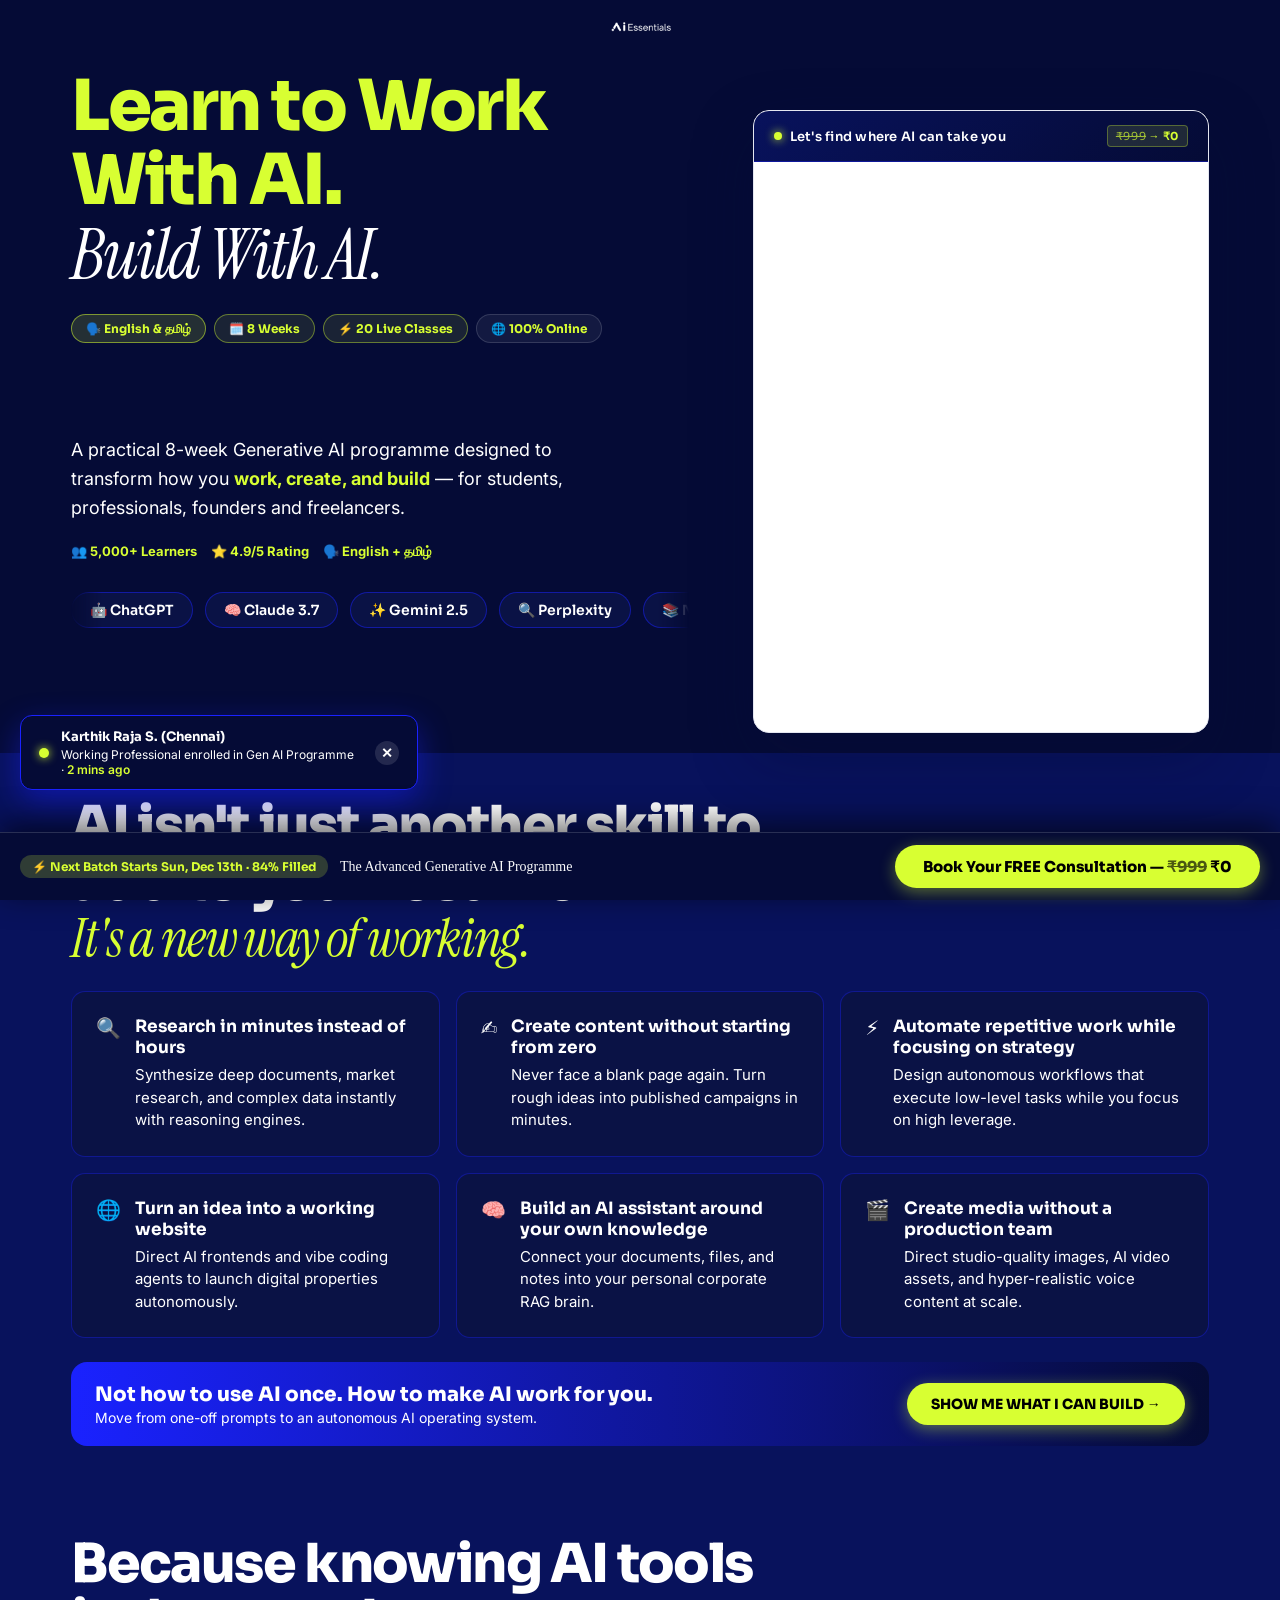
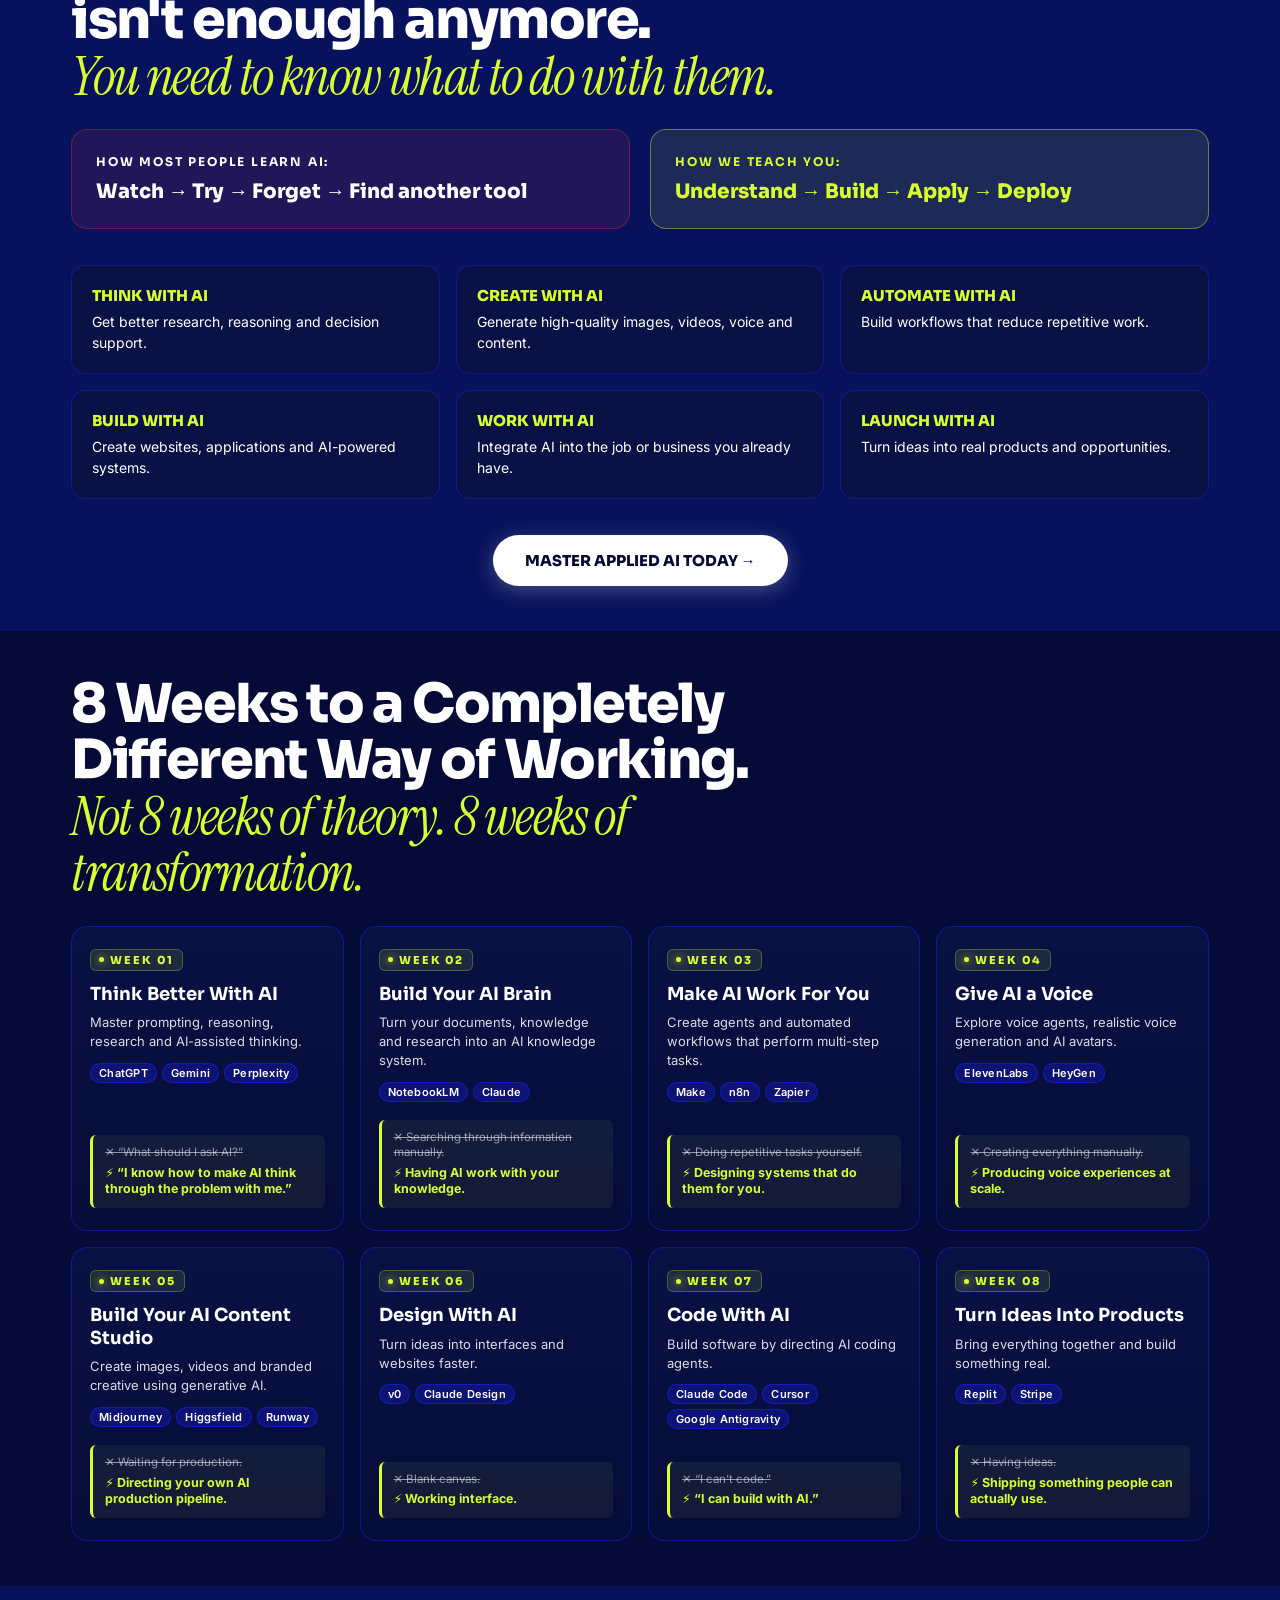
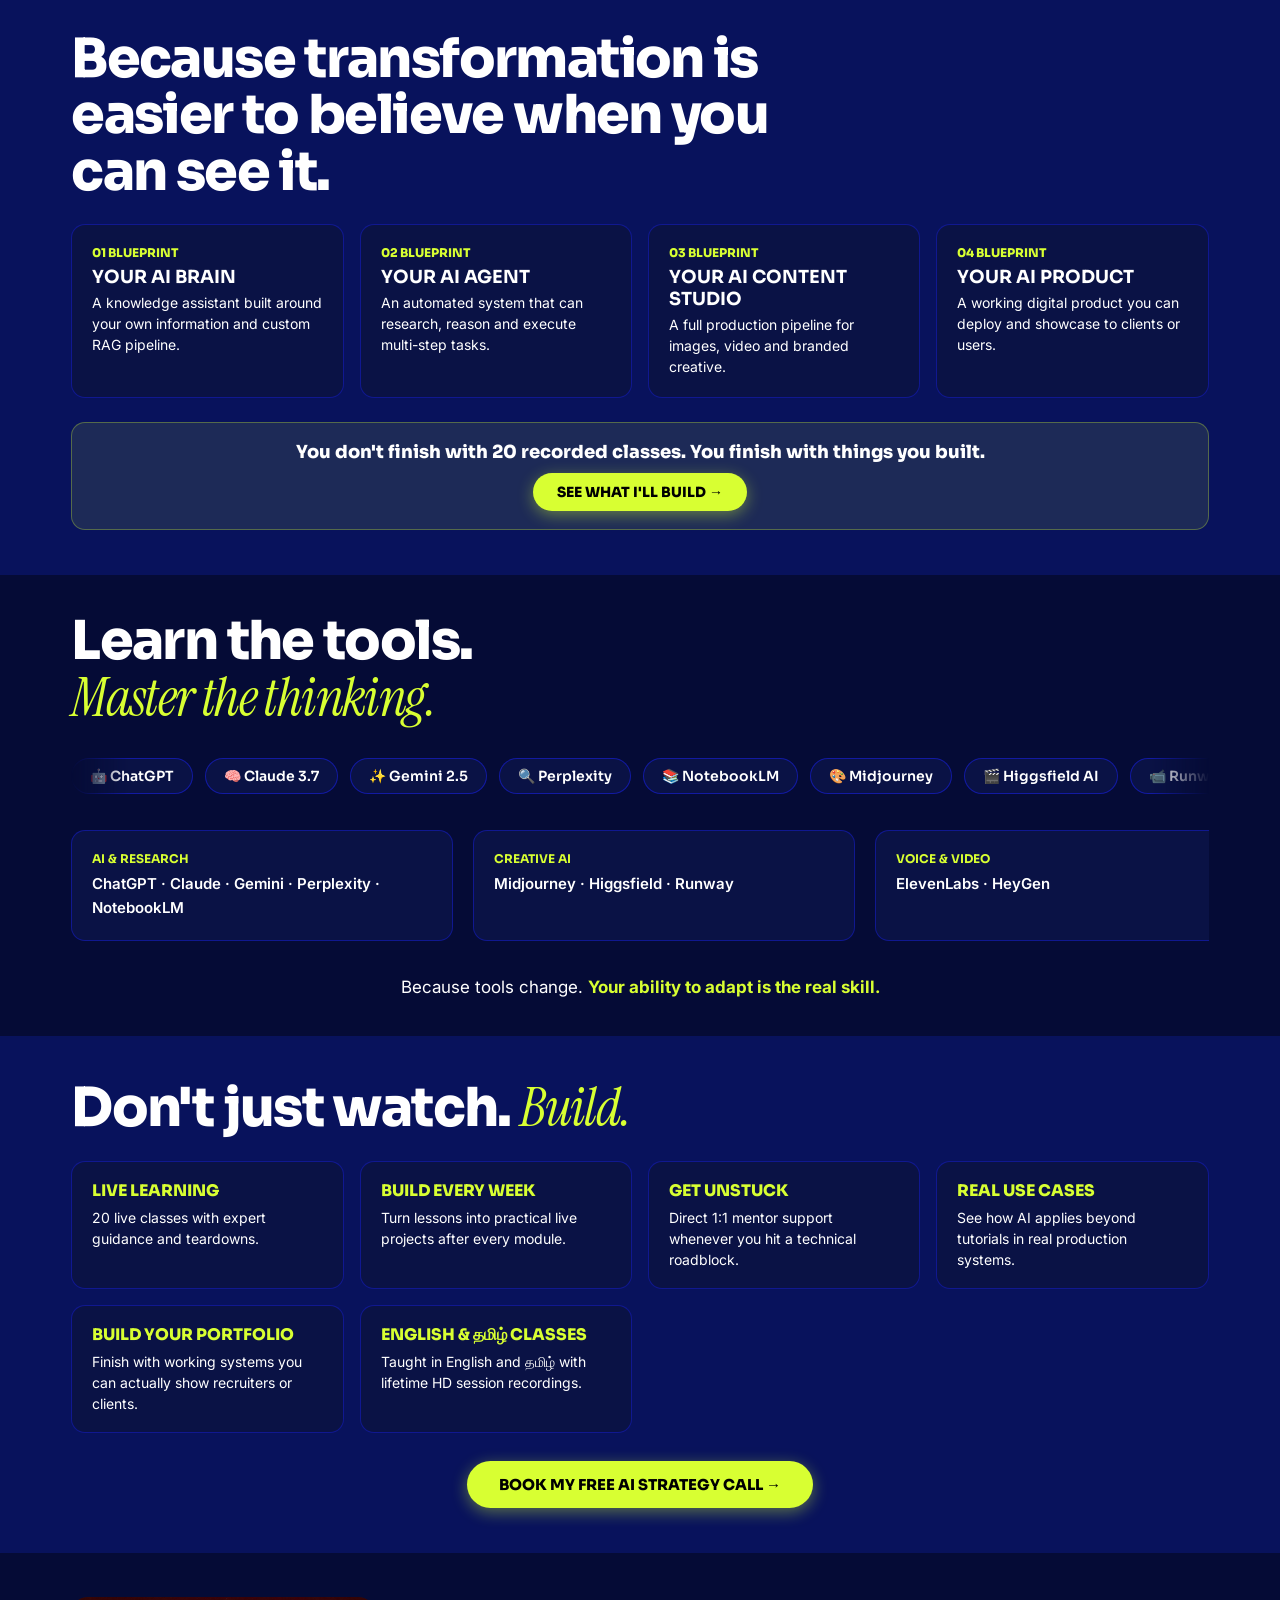
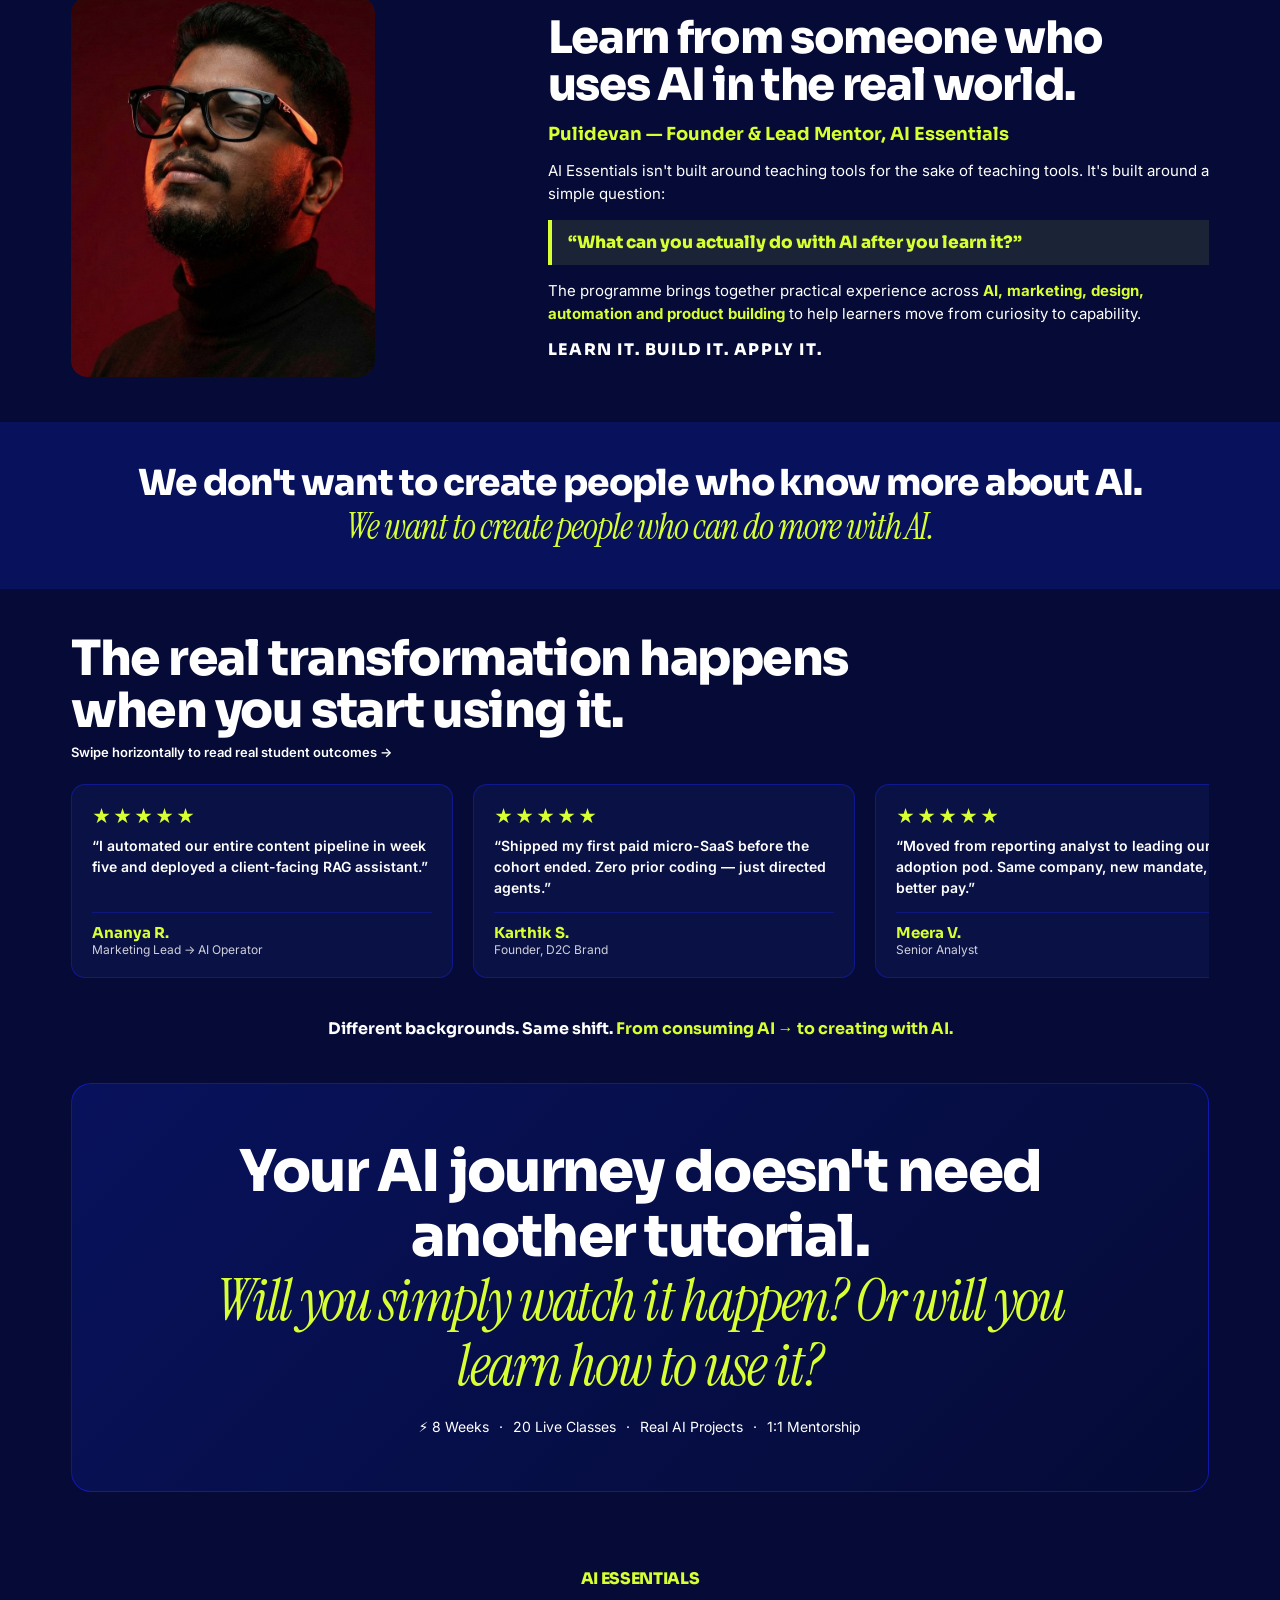
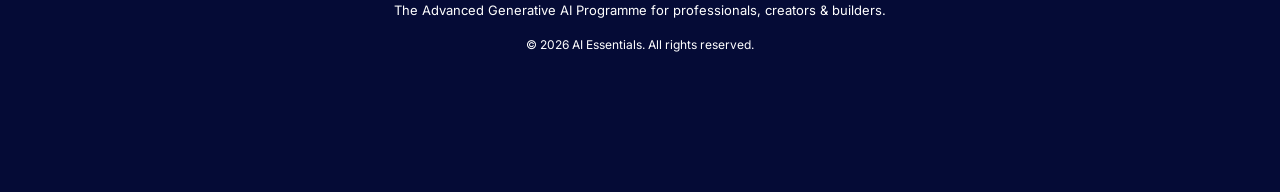
==== index.html @ 46b2d402 "Center form in viewport on CTA click with luminous highlight glow and add 5px mobile space below log" ====
<!DOCTYPE html>
<html>

<head>
  <!-- Google Tag Manager -->
  <script>(function(w,d,s,l,i){w[l]=w[l]||[];w[l].push({'gtm.start':
  new Date().getTime(),event:'gtm.js'});var f=d.getElementsByTagName(s)[0],
  j=d.createElement(s),dl=l!='dataLayer'?'&l='+l:'';j.async=true;j.src=
  'https://www.googletagmanager.com/gtm.js?id='+i+dl;f.parentNode.insertBefore(j,f);
  })(window,document,'script','dataLayer','GTM-W45Z9G68');</script>
  <!-- End Google Tag Manager -->
  <meta charset="utf-8">
  <meta name="viewport" content="width=device-width, initial-scale=1">
  <link rel="preconnect" href="https://link.trym.co.in" crossorigin>
  <link rel="preconnect" href="https://stcdn.leadconnectorhq.com" crossorigin>
  <link rel="preconnect" href="https://backend.leadconnectorhq.com" crossorigin>
  <link rel="dns-prefetch" href="https://link.trym.co.in">
  <link rel="dns-prefetch" href="https://stcdn.leadconnectorhq.com">
  <link rel="dns-prefetch" href="https://backend.leadconnectorhq.com">
  <link rel="preload" as="script" href="https://link.trym.co.in/js/form_embed.js" fetchpriority="high">
  <script src="https://link.trym.co.in/js/form_embed.js" async fetchpriority="high"></script>
  <link rel="icon" type="image/png" href="assets/favicon.png">
  <link rel="apple-touch-icon" href="assets/favicon.png">
  <link rel="amphtml" href="https://genai.aiessentials.in/amp.html">
  <script>
    // Immediate Bulletproof Centered Scroll & Highlight Glow Handler
    window.scrollToEnrollForm = function (e) {
      if (e) {
        if (e.preventDefault) e.preventDefault();
        if (e.stopPropagation) e.stopPropagation();
      }
      var target = document.getElementById('enroll') || document.querySelector('.hero-form') || document.querySelector('.form-embed-wrapper');
      if (target) {
        var scrollY = window.pageYOffset || document.documentElement.scrollTop || document.body.scrollTop || 0;
        var targetHeight = target.offsetHeight || 550;
        var vh = window.innerHeight || document.documentElement.clientHeight;
        var centerOffset = Math.max(16, (vh - targetHeight) / 2);
        var targetTop = target.getBoundingClientRect().top + scrollY - centerOffset;

        window.scrollTo({
          top: Math.max(0, targetTop),
          behavior: 'smooth'
        });

        try {
          target.scrollIntoView({ behavior: 'smooth', block: 'center' });
        } catch (err) {}

        // Trigger luminous highlight glow
        target.classList.remove('form-highlight-glow');
        void target.offsetWidth;
        target.classList.add('form-highlight-glow');
        setTimeout(function () {
          target.classList.remove('form-highlight-glow');
        }, 2600);
      } else {
        window.location.hash = '#enroll';
      }
      return false;
    };
  </script>
  <!-- Meta Pixel Code -->
  <script>
    !function (f, b, e, v, n, t, s) {
      if (f.fbq) return; n = f.fbq = function () {
        n.callMethod ?
        n.callMethod.apply(n, arguments) : n.queue.push(arguments)
      };
      if (!f._fbq) f._fbq = n; n.push = n; n.loaded = !0; n.version = '2.0';
      n.queue = []; t = b.createElement(e); t.async = !0;
      t.src = v; s = b.getElementsByTagName(e)[0];
      s.parentNode.insertBefore(t, s)
    }(window, document, 'script',
      'https://connect.facebook.net/en_US/fbevents.js');
    fbq('init', 'META_PIXEL_ID_PLACEHOLDER');
    fbq('track', 'PageView');
    fbq('track', 'ViewContent', { content_name: 'Generative AI Landing Page' });
  </script>
</head>

<body>
  <!-- Google Tag Manager (noscript) -->
  <noscript><iframe src="https://www.googletagmanager.com/ns.html?id=GTM-W45Z9G68"
  height="0" width="0" style="display:none;visibility:hidden"></iframe></noscript>
  <!-- End Google Tag Manager (noscript) -->
  <x-dc>
    <helmet>
      <title>Advanced Generative AI Programme | AI Essentials</title>
      <meta name="description"
        content="Master Generative AI with AI Essentials. Learn prompt engineering, RAG, AI agents, generative media & vibe coding. 8 weeks, 20 live classes, real deployments + career support.">
      <script type="application/ld+json">{
  "@context": "https://schema.org",
  "@type": "Course",
  "name": "Advanced Generative AI Programme | AI Essentials",
  "description": "Master Generative AI with AI Essentials. Learn prompt engineering, RAG pipelines, AI agents, generative media and vibe coding through 8 weeks of live training, hands-on deployments and career support.",
  "provider": {"@type": "Organization", "name": "AI Essentials"},
  "educationalLevel": "Beginner to Advanced",
  "inLanguage": ["English"],
  "teaches": ["Generative AI", "Prompt Engineering", "Large Language Models", "RAG Pipelines", "AI Agents", "Generative Media", "AI Automation", "Vibe Coding", "Claude Code", "Micro-SaaS"],
  "timeRequired": "P8W",
  "offers": {"@type": "Offer", "category": "Paid", "availability": "https://schema.org/InStock", "priceCurrency": "INR"},
  "hasCourseInstance": {"@type": "CourseInstance", "courseMode": "Online"}
}</script>
      <link rel="stylesheet"
        href="_ds/ai-essentials-design-system-bfa34839-cced-4cc5-9af5-1121b0e344fc/tokens/fonts.css">
      <link rel="stylesheet"
        href="_ds/ai-essentials-design-system-bfa34839-cced-4cc5-9af5-1121b0e344fc/tokens/colors.css">
      <link rel="stylesheet"
        href="_ds/ai-essentials-design-system-bfa34839-cced-4cc5-9af5-1121b0e344fc/tokens/typography.css">
      <link rel="stylesheet"
        href="_ds/ai-essentials-design-system-bfa34839-cced-4cc5-9af5-1121b0e344fc/tokens/spacing.css">
      <link rel="stylesheet"
        href="_ds/ai-essentials-design-system-bfa34839-cced-4cc5-9af5-1121b0e344fc/tokens/radius-shadow.css">
      <link rel="stylesheet" href="_ds/ai-essentials-design-system-bfa34839-cced-4cc5-9af5-1121b0e344fc/styles.css">
      <script src="_ds/ai-essentials-design-system-bfa34839-cced-4cc5-9af5-1121b0e344fc/_ds_bundle.js"></script>
      <script src="./image-slot.js"></script>
      <style>
        body {
          margin: 0;
          background: var(--surface-page, #F9FAFC);
        }

        a {
          color: var(--blue-electric, #1A22FF);
        }

        a:hover {
          color: var(--blue-700, #141AC7);
        }

        html {
          scroll-behavior: smooth;
        }

        .stat-pill {
          display: inline-flex;
          align-items: center;
          gap: 6px;
          background: rgba(249, 250, 252, 0.06);
          border: 1px solid rgba(249, 250, 252, 0.14);
          color: rgba(249, 250, 252, 0.85);
          font-family: 'Sora', sans-serif;
          font-weight: 500;
          font-size: 0.75rem;
          padding: 6px 14px;
          border-radius: 99px;
          white-space: nowrap;
        }

        /* Blue Social Proof Enrollment Ticker Toast */
        #recent-enrollment-ticker {
          position: fixed;
          bottom: 110px;
          left: 20px;
          z-index: 10001;
          background: #050B36;
          border: 1px solid #1A22FF;
          box-shadow: 0 12px 32px rgba(26, 34, 255, 0.45);
          border-radius: 12px;
          padding: 12px 18px;
          display: flex;
          align-items: center;
          gap: 12px;
          color: #F9FAFC;
          font-family: 'Inter', sans-serif;
          font-size: 0.8125rem;
          max-width: 360px;
          transform: translateY(120px);
          opacity: 0;
          transition: all 0.4s cubic-bezier(0.16, 1, 0.3, 1);
          pointer-events: none;
        }

        #recent-enrollment-ticker.visible {
          transform: translateY(0);
          opacity: 1;
          pointer-events: auto;
        }

        .ticker-dot {
          width: 10px;
          height: 10px;
          border-radius: 50%;
          background: #D8FF32;
          box-shadow: 0 0 10px #D8FF32;
          flex-shrink: 0;
        }

        @media (max-width: 768px) {
          #recent-enrollment-ticker {
            bottom: 165px !important;
            left: 12px !important;
            right: 12px !important;
            max-width: none !important;
          }
        }

        /* Mobile Responsive Fixes */
        @media (max-width: 960px) {
          .responsive-2col {
            grid-template-columns: 1fr !important;
            gap: 40px !important;
          }

          .sticky-col {
            position: relative !important;
            top: auto !important;
          }

          .hero-container {
            padding-top: 20px !important;
            padding-bottom: 24px !important;
          }

          .hero-subtitle {
            display: none !important;
          }

          .hero-title {
            font-size: clamp(1.75rem, 4.5vw, 2.5rem) !important;
            line-height: 1.05 !important;
          }

          .section-container {
            padding-top: 24px !important;
            padding-bottom: 24px !important;
          }

          h1 {
            font-size: 2.5rem !important;
          }

          h2 {
            font-size: 2rem !important;
          }
        }

        /* Sticky Header & Navigation */
        header.site-header {
          position: sticky;
          top: 0;
          z-index: 1000;
          background: rgba(5, 11, 54, 0.95);
          backdrop-filter: blur(12px);
          border-bottom: 1px solid rgba(249, 250, 252, 0.1);
          width: 100%;
        }

        .header-inner {
          max-width: 1240px;
          margin: 0 auto;
          padding: 14px 20px;
          display: flex;
          align-items: center;
          justify-content: space-between;
        }

        .nav-link {
          color: rgba(249, 250, 252, 0.75);
          font-size: 0.9375rem;
          font-weight: 500;
          text-decoration: none;
          transition: color 0.2s ease;
        }

        .nav-link:hover {
          color: #FF5C00;
        }

        /* Sub-navigation tabs bar */
        .section-nav-bar {
          position: sticky;
          top: 60px;
          z-index: 999;
          background: #FFFFFF;
          border-bottom: 1px solid #E4E6F0;
          box-shadow: 0 4px 12px rgba(6, 8, 20, 0.05);
        }

        .section-nav-inner {
          max-width: 1240px;
          margin: 0 auto;
          padding: 0 20px;
          display: flex;
          gap: 28px;
          overflow-x: auto;
          white-space: nowrap;
          scrollbar-width: none;
        }

        .section-tab {
          padding: 14px 0;
          font-family: 'Sora', sans-serif;
          font-size: 0.875rem;
          font-weight: 600;
          color: #4A4F6A;
          text-decoration: none;
          border-bottom: 2px solid transparent;
          transition: all 0.2s ease;
        }

        .section-tab:hover,
        .section-tab.active {
          color: #1A22FF;
          border-bottom-color: #1A22FF;
        }

        /* Bottom Floating Sticky CTA Bar - Always visible across all screen sizes */
        #sticky-bottom-bar {
          position: fixed !important;
          bottom: 0 !important;
          left: 0 !important;
          right: 0 !important;
          width: 100% !important;
          z-index: 999999 !important;
          background: #050B36 !important;
          border-top: 1px solid rgba(249, 250, 252, 0.15) !important;
          box-shadow: 0 -8px 32px rgba(0, 0, 0, 0.6) !important;
          transform: none !important;
          opacity: 1 !important;
          visibility: visible !important;
          pointer-events: auto !important;
          padding: 12px 20px !important;
          box-sizing: border-box !important;
          display: block !important;
        }

        #sticky-bottom-bar.visible {
          transform: none !important;
          opacity: 1 !important;
          pointer-events: auto !important;
        }

        /* Slide-Up Lead Capture Bottom-Sheet / Modal Drawer */
        #lead-modal-drawer {
          position: fixed !important;
          inset: 0 !important;
          z-index: 1000000 !important;
          display: none;
          align-items: flex-end;
          justify-content: center;
          background: rgba(5, 11, 54, 0.8) !important;
          backdrop-filter: blur(8px) !important;
          opacity: 0;
          transition: opacity 0.25s ease;
        }

        .drawer-box {
          background: #FFFFFF;
          border-radius: 24px 24px 0 0;
          width: 100%;
          max-width: 600px;
          max-height: 90vh;
          overflow-y: auto;
          padding: 24px;
          position: relative;
          transform: translateY(100%);
          transition: transform 0.3s cubic-bezier(0.16, 1, 0.3, 1);
          box-shadow: 0 -12px 48px rgba(0, 0, 0, 0.35);
        }

        @media (max-width: 768px) {
          .desktop-nav {
            display: none !important;
          }

          .sticky-title {
            display: none !important;
          }

          .sticky-actions {
            width: 100% !important;
            display: flex;
            gap: 10px;
          }

          .sticky-btn-pri,
          .sticky-btn-sec {
            flex: 1;
            text-align: center;
          }

          .drawer-box {
            padding: 16px;
            border-radius: 18px 18px 0 0;
          }
        }

        /* Brand Mint Green CTAs (#D8FF32) — Only target lime-classed buttons and sticky CTA */
        .btn-lime,
        .sticky-btn-pri {
          background-color: #D8FF32 !important;
          color: #000000 !important;
          border: none !important;
          font-weight: 800 !important;
          box-shadow: 0 4px 16px rgba(216, 255, 50, 0.4) !important;
          transition: all 0.2s ease !important;
        }

        /* Blue-background buttons keep their blue background and white text */
        [style*="background: #1A22FF"],
        [style*="background:#1A22FF"] {
          background-color: #1A22FF !important;
          color: #FFFFFF !important;
          -webkit-text-fill-color: #FFFFFF !important;
        }

        /* Seamless Form Embed Wrapper & Skeleton */
        .form-embed-wrapper {
          position: relative;
          width: 100%;
          min-height: 594px;
          background: #FFFFFF;
          border-radius: 16px;
          overflow: hidden;
        }

        .form-embed-wrapper iframe {
          width: 100%;
          height: 100%;
          min-height: 594px;
          border: none;
          border-radius: 16px;
          position: relative;
          z-index: 2;
          opacity: 0;
          transition: opacity 0.4s ease;
          margin-bottom: -60px;
          /* Hide the GHL Privacy Policy footer */
        }

        .form-embed-wrapper iframe.iframe-loaded {
          opacity: 1 !important;
        }

        .form-skeleton {
          position: absolute;
          inset: 0;
          z-index: 1;
          background: #FFFFFF;
          padding: 28px;
          display: flex;
          flex-direction: column;
          gap: 16px;
          box-sizing: border-box;
        }

        .sk-field {
          height: 48px;
          border-radius: 8px;
          animation: shimmer 1.5s infinite linear;
          background: linear-gradient(90deg, #F0F2F8 25%, #E4E6F0 50%, #F0F2F8 75%);
          background-size: 200% 100%;
        }

        .sk-button {
          height: 52px;
          background: #D8FF32;
          border-radius: 99px;
          margin-top: 16px;
          display: flex;
          align-items: center;
          justify-content: center;
          color: #000000 !important;
          font-family: 'Sora', sans-serif;
          font-weight: 700;
          font-size: 0.9375rem;
          box-shadow: 0 4px 16px rgba(216, 255, 50, 0.4);
        }

        /* Horizontal Auto Scroll Marquee for Tools */
        .marquee-wrapper {
          overflow: hidden !important;
          width: 100% !important;
          position: relative !important;
          padding: 12px 0 !important;
          display: block !important;
          mask-image: linear-gradient(to right, transparent, black 5%, black 95%, transparent);
          -webkit-mask-image: linear-gradient(to right, transparent, black 5%, black 95%, transparent);
        }

        .marquee-track {
          display: flex !important;
          flex-direction: row !important;
          flex-wrap: nowrap !important;
          gap: 12px !important;
          width: max-content !important;
          animation: marquee-scroll 25s linear infinite !important;
        }

        .marquee-track:hover {
          animation-play-state: paused !important;
        }

        @keyframes marquee-scroll {
          0% {
            transform: translateX(0);
          }

          100% {
            transform: translateX(-50%);
          }
        }

        .tool-badge {
          background: #0A1245 !important;
          border: 1px solid rgba(26, 34, 255, 0.5) !important;
          border-radius: 99px !important;
          padding: 8px 18px !important;
          font-family: 'Sora', sans-serif !important;
          font-size: 0.875rem !important;
          font-weight: 600 !important;
          color: #FFFFFF !important;
          white-space: nowrap !important;
          display: inline-flex !important;
          align-items: center !important;
          gap: 8px !important;
          flex-shrink: 0 !important;
        }

        /* Horizontal Scroll Container for Reviews & Cards */
        .horizontal-scroll-container {
          display: flex !important;
          flex-direction: row !important;
          flex-wrap: nowrap !important;
          gap: 20px !important;
          overflow-x: auto !important;
          scroll-snap-type: x mandatory !important;
          padding-bottom: 16px !important;
          padding-top: 4px !important;
          scrollbar-width: thin !important;
          scrollbar-color: #D8FF32 rgba(10, 18, 69, 0.5) !important;
          -webkit-overflow-scrolling: touch !important;
        }

        .horizontal-scroll-container::-webkit-scrollbar {
          height: 6px !important;
        }

        .horizontal-scroll-container::-webkit-scrollbar-track {
          background: rgba(10, 18, 69, 0.5) !important;
          border-radius: 99px !important;
        }

        .horizontal-scroll-container::-webkit-scrollbar-thumb {
          background: #D8FF32 !important;
          border-radius: 99px !important;
        }

        .horizontal-scroll-item {
          flex: 0 0 340px !important;
          scroll-snap-align: start !important;
          flex-shrink: 0 !important;
        }

        @media (max-width: 640px) {
          .horizontal-scroll-item {
            flex: 0 0 285px !important;
          }
        }

        /* Pro Hero Grid Layout (Desktop & Mobile) */
        .hero-container {
          display: grid;
          grid-template-areas:
            "header form"
            "content form";
          grid-template-columns: minmax(0, 1.15fr) minmax(320px, 0.85fr);
          gap: 16px clamp(32px, 5vw, 64px);
          align-items: start;
          width: 100%;
          box-sizing: border-box;
        }

        .hero-header {
          grid-area: header;
          display: flex;
          flex-direction: column;
          gap: 20px;
          width: 100%;
        }

        .hero-form {
          grid-area: form;
          position: relative;
          position: sticky;
          top: 24px;
          width: 100%;
          box-sizing: border-box;
        }

        .hero-content {
          grid-area: content;
          display: flex;
          flex-direction: column;
          gap: 16px;
          margin-top: 8px;
          width: 100%;
        }

        @media (max-width: 991px) {
          .hero-container {
            display: flex !important;
            flex-direction: column !important;
            gap: 14px !important;
            padding: 6px 14px 28px !important;
            width: 100% !important;
            max-width: 100% !important;
            margin: 0 auto !important;
            box-sizing: border-box !important;
          }

          .hero-header {
            width: 100% !important;
            order: 1 !important;
            gap: 12px !important;
            margin-top: 0 !important;
          }

          .hero-form {
            width: 100% !important;
            max-width: 100% !important;
            order: 2 !important;
            position: relative !important;
            top: 0 !important;
            margin: 0 auto !important;
            box-sizing: border-box !important;
          }

          .hero-content {
            width: 100% !important;
            order: 3 !important;
          }
        }

        /* 05 — Modern Redesigned 8-Week Curriculum Section */
        .curriculum-grid {
          display: grid;
          grid-template-columns: repeat(4, 1fr);
          gap: 16px;
          width: 100%;
        }

        .curriculum-card {
          background: linear-gradient(180deg, rgba(10, 18, 69, 0.95) 0%, rgba(6, 13, 56, 0.98) 100%);
          border: 1px solid rgba(26, 34, 255, 0.45);
          border-radius: 16px;
          padding: 22px 18px;
          display: flex;
          flex-direction: column;
          justify-content: space-between;
          gap: 18px;
          transition: transform 0.2s ease, border-color 0.2s ease, box-shadow 0.2s ease;
          position: relative;
          box-sizing: border-box;
        }

        .curriculum-card:hover {
          transform: translateY(-3px);
          border-color: rgba(216, 255, 50, 0.5);
          box-shadow: 0 12px 30px rgba(0, 0, 0, 0.45), 0 0 20px rgba(216, 255, 50, 0.15);
        }

        .curriculum-card-body {
          display: flex;
          flex-direction: column;
          gap: 8px;
        }

        .week-badge {
          display: inline-flex;
          align-items: center;
          gap: 6px;
          font-family: 'Sora', sans-serif;
          font-size: 0.6875rem;
          font-weight: 800;
          letter-spacing: 0.18em;
          color: #D8FF32 !important;
          -webkit-text-fill-color: #D8FF32 !important;
          text-transform: uppercase;
          background: rgba(216, 255, 50, 0.1);
          border: 1px solid rgba(216, 255, 50, 0.25);
          padding: 3px 8px;
          border-radius: 6px;
          width: fit-content;
        }

        .week-dot {
          width: 5px;
          height: 5px;
          border-radius: 50%;
          background: #D8FF32;
          box-shadow: 0 0 8px #D8FF32;
          display: inline-block;
        }

        .curriculum-title {
          margin: 4px 0 0 0;
          font-family: 'Sora', sans-serif;
          font-weight: 700;
          font-size: 1.125rem;
          line-height: 1.25;
          color: #FFFFFF !important;
          -webkit-text-fill-color: #FFFFFF !important;
        }

        .curriculum-desc {
          margin: 0;
          font-size: 0.8125rem;
          color: rgba(255, 255, 255, 0.85) !important;
          -webkit-text-fill-color: rgba(255, 255, 255, 0.85) !important;
          line-height: 1.45;
        }

        .curriculum-tools {
          display: flex;
          gap: 5px;
          flex-wrap: wrap;
          margin-top: 4px;
        }

        .tool-pill {
          background: rgba(26, 34, 255, 0.28);
          border: 1px solid rgba(26, 34, 255, 0.55);
          color: #FFFFFF !important;
          -webkit-text-fill-color: #FFFFFF !important;
          font-size: 0.6875rem;
          font-weight: 600;
          padding: 2px 8px;
          border-radius: 99px;
          letter-spacing: 0.02em;
        }

        .curriculum-shift {
          background: rgba(216, 255, 50, 0.06);
          border-left: 3px solid #D8FF32;
          border-radius: 6px;
          padding: 10px 12px;
          display: flex;
          flex-direction: column;
          gap: 4px;
        }

        .shift-from {
          color: rgba(255, 255, 255, 0.55) !important;
          -webkit-text-fill-color: rgba(255, 255, 255, 0.55) !important;
          font-size: 0.72rem;
          text-decoration: line-through;
          line-height: 1.35;
        }

        .shift-to {
          color: #D8FF32 !important;
          -webkit-text-fill-color: #D8FF32 !important;
          font-weight: 700;
          font-size: 0.78rem;
          line-height: 1.35;
        }

        @media (max-width: 1080px) and (min-width: 641px) {
          .curriculum-grid {
            grid-template-columns: repeat(2, 1fr) !important;
            gap: 16px !important;
          }
        }

        @media (max-width: 640px) {
          .curriculum-grid {
            grid-template-columns: 1fr !important;
            gap: 14px !important;
          }
          .curriculum-card {
            padding: 18px 16px !important;
          }
        }

        .review-stars,
        .review-stars * {
          color: #D8FF32 !important;
          -webkit-text-fill-color: #D8FF32 !important;
          font-size: 1.15rem !important;
          letter-spacing: 2px !important;
          display: inline-block !important;
        }

        .review-author,
        .review-author * {
          font-family: 'Sora', sans-serif !important;
          font-weight: 700 !important;
          font-size: 0.9375rem !important;
          color: #D8FF32 !important;
          -webkit-text-fill-color: #D8FF32 !important;
        }

        .review-role,
        .review-role * {
          font-size: 0.75rem !important;
          color: #FFFFFF !important;
          -webkit-text-fill-color: #FFFFFF !important;
          opacity: 0.8 !important;
        }

        :root {
          --text-strong: #FFFFFF !important;
          --text-body: #FFFFFF !important;
          --text-muted: #FFFFFF !important;
          --text-faint: #FFFFFF !important;
          --ink-900: #FFFFFF !important;
          --ink-700: #FFFFFF !important;
          --ink-500: #FFFFFF !important;
          --ink-300: #FFFFFF !important;
          --on-dark-70: #FFFFFF !important;
          --on-dark-45: rgba(255, 255, 255, 0.9) !important;
        }

        body,
        p,
        span,
        div,
        h1,
        h2,
        h3,
        h4,
        h5,
        h6,
        li,
        a,
        td,
        th,
        label,
        input,
        select,
        textarea,
        details,
        summary {
          color: #FFFFFF !important;
        }

        .stat-pill strong,
        strong,
        .highlight,
        .hero-title,
        [style*="color: #D8FF32"],
        [style*="color:#D8FF32"] {
          color: #D8FF32 !important;
          -webkit-text-fill-color: #D8FF32 !important;
        }

        .hero-title em {
          color: #FFFFFF !important;
          -webkit-text-fill-color: #FFFFFF !important;
          font-style: italic !important;
        }

        /* ALL BUTTONS AND CTAS ACROSS THE ENTIRE SITE: TRUE BLACK FONT ALWAYS */
        button,
        .btn,
        .btn-lime,
        .btn-primary,
        .sticky-btn-pri,
        .sticky-btn-sec,
        .sk-button,
        [class*="Button"],
        [class*="PriceCard"] button,
        a[href="#enroll"],
        button *,
        .btn *,
        .btn-lime *,
        .btn-primary *,
        .sticky-btn-pri *,
        .sticky-btn-sec *,
        .sk-button *,
        [class*="Button"] *,
        [class*="PriceCard"] button *,
        a[href="#enroll"] *,
        [style*="background: #D8FF32"],
        [style*="background:#D8FF32"],
        [style*="background: #d8ff32"],
        [style*="background:#d8ff32"],
        [style*="background: rgb(216, 255, 50)"],
        [style*="background: rgb(216,255,50)"],
        [style*="background: #D8FF32"] *,
        [style*="background:#D8FF32"] *,
        [style*="background: #d8ff32"] *,
        [style*="background:#d8ff32"] *,
        [style*="background: rgb(216, 255, 50)"] *,
        [style*="background: rgb(216,255,50)"] * {
          color: #000000 !important;
          -webkit-text-fill-color: #000000 !important;
          font-weight: 800 !important;
        }

        #close-modal-btn,
        button[onclick*="dismissTicker"] {
          color: #FFFFFF !important;
          -webkit-text-fill-color: #FFFFFF !important;
        }

        /* White-background buttons have deep dark navy text */
        .btn-white,
        .btn-white *,
        [style*="background: #FFFFFF"].btn-white,
        [style*="background: #FFFFFF"].btn-white * {
          color: #050B36 !important;
          -webkit-text-fill-color: #050B36 !important;
          font-weight: 800 !important;
        }

        /* Sticky bottom bar pill and title stay light */
        #sticky-bottom-bar #batch-start-pill {
          color: #D8FF32 !important;
          -webkit-text-fill-color: #D8FF32 !important;
          font-weight: 700 !important;
        }
        #sticky-bottom-bar .sticky-title {
          color: #F9FAFC !important;
          -webkit-text-fill-color: #F9FAFC !important;
          font-weight: 500 !important;
        }

        /* Random social proof ticker dismiss X should be white on dark bg */
        #random-social-ticker button,
        #random-social-ticker [onclick] {
          color: #FFFFFF !important;
          -webkit-text-fill-color: #FFFFFF !important;
        }

        /* Form Iframe Container — Ensure 100% full uncropped visibility of all fields & submit buttons */
        .form-iframe-clipper {
          overflow: visible !important;
          position: relative !important;
          width: 100% !important;
          min-height: 570px !important;
          border-radius: 0 0 16px 16px !important;
        }

        .form-iframe-clipper iframe {
          margin-bottom: 0 !important;
          display: block !important;
          width: 100% !important;
          min-height: 570px !important;
        }

        /* AI Inference Form Loader Skeleton */
        .form-ai-loader {
          position: absolute;
          top: 50px;
          left: 0;
          right: 0;
          bottom: 0;
          background: #FFFFFF;
          z-index: 10;
          display: flex;
          flex-direction: column;
          padding: 22px;
          gap: 14px;
          box-sizing: border-box;
          border-bottom-left-radius: 16px;
          border-bottom-right-radius: 16px;
          transition: opacity 0.4s ease, visibility 0.4s ease;
        }

        .form-ai-loader.loaded {
          opacity: 0 !important;
          visibility: hidden !important;
          pointer-events: none !important;
        }

        .ai-pulse-bar {
          display: flex;
          align-items: center;
          gap: 8px;
          font-family: 'Sora', sans-serif;
          font-size: 0.8125rem;
          font-weight: 700;
          color: #1A22FF;
          margin-bottom: 2px;
        }

        .ai-pulse-dot {
          width: 8px;
          height: 8px;
          border-radius: 50%;
          background: #1A22FF;
          animation: pulseDot 1.2s infinite ease-in-out;
        }

        @keyframes pulseDot {
          0%, 100% { transform: scale(0.85); opacity: 0.6; }
          50% { transform: scale(1.3); opacity: 1; box-shadow: 0 0 10px #1A22FF; }
        }

        .sk-input {
          height: 46px;
          border-radius: 8px;
          background: linear-gradient(90deg, #F0F2F8 25%, #E4E6F0 50%, #F0F2F8 75%);
          background-size: 200% 100%;
          animation: shimmer 1.5s infinite linear;
        }

        .sk-btn {
          height: 50px;
          border-radius: 99px;
          background: linear-gradient(90deg, #D8FF32 25%, #c8f516 50%, #D8FF32 75%);
          background-size: 200% 100%;
          animation: shimmer 1.5s infinite linear;
          margin-top: 6px;
        }

        /* Luminous Highlight Pulse & Focus Glow on CTA Trigger */
        @keyframes formHighlightPulse {
          0% {
            box-shadow: 0 0 0 0 rgba(216, 255, 50, 0.95), 0 0 35px rgba(216, 255, 50, 0.8), 0 24px 60px rgba(5, 11, 54, 0.5);
            border-color: #D8FF32 !important;
            transform: scale(1.02);
          }
          40% {
            box-shadow: 0 0 0 12px rgba(216, 255, 50, 0.4), 0 0 50px rgba(216, 255, 50, 0.75), 0 24px 60px rgba(5, 11, 54, 0.5);
            border-color: #D8FF32 !important;
            transform: scale(1.015);
          }
          70% {
            box-shadow: 0 0 0 6px rgba(216, 255, 50, 0.2), 0 0 30px rgba(216, 255, 50, 0.4), 0 24px 60px rgba(5, 11, 54, 0.4);
            border-color: #D8FF32 !important;
            transform: scale(1.008);
          }
          100% {
            box-shadow: 0 24px 60px rgba(5, 11, 54, 0.35);
            border-color: #E4E6F0 !important;
            transform: scale(1);
          }
        }

        .form-highlight-glow {
          animation: formHighlightPulse 2.4s cubic-bezier(0.16, 1, 0.3, 1) forwards !important;
          transition: border-color 0.3s ease, box-shadow 0.3s ease, transform 0.3s ease !important;
        }

        @media (max-width: 640px) {
          .form-iframe-clipper {
            max-height: 525px !important;
          }
        }

        /* Prevent horizontal layout overflow and ensure beautiful 1240px centered containment */
        html, body {
          overflow-x: hidden !important;
          width: 100% !important;
          max-width: 100vw !important;
          margin: 0 !important;
          padding: 0 !important;
        }

        section {
          width: 100% !important;
          overflow-x: clip !important;
          box-sizing: border-box !important;
        }

        .section-container,
        .hero-container,
        [style*="max-width: 1240px"] {
          max-width: 1240px !important;
          width: 100% !important;
          margin-left: auto !important;
          margin-right: auto !important;
          box-sizing: border-box !important;
        }

        @media (min-width: 992px) {
          .hero-header {
            align-items: flex-start !important;
            text-align: left !important;
            margin-top: -12px !important;
          }
          .hero-title {
            margin-top: -4px !important;
          }
        }

        @media (max-width: 991px) {
          .hero-header {
            align-items: center !important;
            text-align: center !important;
          }
          .closing-cta-price {
            display: none !important;
          }
        }

        /* Top Minimal Centered Brand Strip (Sleek & Proportional) */
        .top-brand-strip {
          background: #050B36;
          border: none;
          width: 100%;
          display: flex;
          align-items: center;
          justify-content: center;
          padding: 12px 20px 0 20px;
          box-sizing: border-box;
          position: relative;
          z-index: 100;
        }

        .top-strip-logo {
          height: 30px;
          width: auto;
          max-width: 180px;
          object-fit: contain;
          object-position: center;
          filter: contrast(1.1) brightness(1.08);
          image-rendering: -webkit-optimize-contrast;
          display: block;
          margin: 0 auto;
        }

        @media (max-width: 640px) {
          .top-brand-strip {
            padding: 8px 14px 5px 14px !important;
            margin-bottom: 0 !important;
          }
          .top-strip-logo {
            height: 22px;
            max-width: 140px;
            margin-bottom: 5px !important;
          }
        }
      </style>
    </helmet>
    <div style="font-family: 'Inter', system-ui, sans-serif; color: #F9FAFC; background: #050B36;">

      <!-- Top Minimal Brand Strip -->
      <header class="top-brand-strip">
        <a href="/" style="display: inline-flex; align-items: center; justify-content: center; text-decoration: none;">
          <img src="assets/logo.png" alt="AI Essentials" class="top-strip-logo" />
        </a>
      </header>

      <!-- Hero (01) -->
      <section data-screen-label="Hero" style="background: #050B36; color: #F9FAFC;">
        <div class="hero-container"
          style="max-width: 1240px; margin: 0 auto; padding: clamp(24px, 3.5vw, 44px) clamp(16px, 4vw, 56px);">
          <div class="hero-header">
            <h1 class="hero-title"
              style="margin: 0; font-family: 'Sora', sans-serif; font-weight: 800; font-size: clamp(2.8rem, 5.5vw, 4.8rem); letter-spacing: -0.035em; line-height: 1.05; color: #D8FF32 !important; -webkit-text-fill-color: #D8FF32 !important;">
              Learn to Work With AI.<br>
              <em
                style="font-family: 'Instrument Serif', serif; font-weight: 400; font-style: italic; color: #FFFFFF !important; -webkit-text-fill-color: #FFFFFF !important;">Build
                With AI.</em>
            </h1>
            <div class="hero-stats-pills" style="display: flex; gap: 8px; flex-wrap: wrap; margin-top: 2px;">
              <span class="stat-pill"
                style="border-color: rgba(216, 255, 50, 0.5); background: rgba(216, 255, 50, 0.15);"><strong
                  style="color: #D8FF32;">🗣️ English &amp; தமிழ்</strong></span>
              <span class="stat-pill"
                style="border-color: rgba(216, 255, 50, 0.4); background: rgba(216, 255, 50, 0.1);"><strong
                  style="color: #D8FF32;">🗓️ 8 Weeks</strong></span>
              <span class="stat-pill"
                style="border-color: rgba(216, 255, 50, 0.4); background: rgba(216, 255, 50, 0.1);"><strong
                  style="color: #D8FF32;">⚡ 20 Live Classes</strong></span>
              <span class="stat-pill"><strong style="color: #D8FF32;">🌐 100% Online</strong></span>
            </div>
          </div>

          <div class="hero-content">
            <p style="margin: 0; font-size: 1.125rem; line-height: 1.6; color: #FFFFFF; max-width: 50ch;">
              A practical 8-week Generative AI programme designed to transform how you <strong>work, create, and
                build</strong> — for students, professionals, founders and freelancers.
            </p>

            <!-- Hero CTA & Social Proof -->
            <div style="display: flex; flex-direction: column; gap: 12px; margin-top: 4px;">

              <div
                style="font-size: 0.8125rem; font-weight: 600; color: rgba(255, 255, 255, 0.9); display: flex; align-items: center; gap: 14px; flex-wrap: wrap;">
                <span>👥 <strong>5,000+ Learners</strong></span>
                <span>⭐ <strong>4.9/5 Rating</strong></span>
                <span>🗣️ <strong>English + தமிழ்</strong></span>
              </div>
            </div>

            <!-- Infinite Horizontal Auto Scroll Marquee Pill Band -->
            <div class="marquee-wrapper" style="margin-top: 4px;">
              <div class="marquee-track">
                <!-- Set 1 -->
                <div class="tool-badge">🤖 ChatGPT</div>
                <div class="tool-badge">🧠 Claude 3.7</div>
                <div class="tool-badge">✨ Gemini 2.5</div>
                <div class="tool-badge">🔍 Perplexity</div>
                <div class="tool-badge">📚 NotebookLM</div>
                <div class="tool-badge">🎨 Midjourney</div>
                <div class="tool-badge">🎬 Higgsfield AI</div>
                <div class="tool-badge">📹 Runway Gen-3</div>
                <div class="tool-badge">🎙️ ElevenLabs</div>
                <div class="tool-badge">🗣️ HeyGen</div>
                <div class="tool-badge">⚡ Make.com</div>
                <div class="tool-badge">🔄 n8n</div>
                <div class="tool-badge">🔌 Zapier</div>
                <div class="tool-badge">⚡ v0.dev</div>
                <div class="tool-badge">🎯 Claude Design</div>
                <div class="tool-badge">💻 Claude Code</div>
                <div class="tool-badge">🛠️ Cursor</div>
                <div class="tool-badge">🚀 Google Antigravity</div>
                <div class="tool-badge">🌐 Replit</div>
                <div class="tool-badge">💳 Stripe</div>

                <!-- Set 2 (Duplicate for Seamless Infinite Loop) -->
                <div class="tool-badge">🤖 ChatGPT</div>
                <div class="tool-badge">🧠 Claude 3.7</div>
                <div class="tool-badge">✨ Gemini 2.5</div>
                <div class="tool-badge">🔍 Perplexity</div>
                <div class="tool-badge">📚 NotebookLM</div>
                <div class="tool-badge">🎨 Midjourney</div>
                <div class="tool-badge">🎬 Higgsfield AI</div>
                <div class="tool-badge">📹 Runway Gen-3</div>
                <div class="tool-badge">🎙️ ElevenLabs</div>
                <div class="tool-badge">🗣️ HeyGen</div>
                <div class="tool-badge">⚡ Make.com</div>
                <div class="tool-badge">🔄 n8n</div>
                <div class="tool-badge">🔌 Zapier</div>
                <div class="tool-badge">⚡ v0.dev</div>
                <div class="tool-badge">🎯 Claude Design</div>
                <div class="tool-badge">💻 Claude Code</div>
                <div class="tool-badge">🛠️ Cursor</div>
                <div class="tool-badge">🚀 Google Antigravity</div>
                <div class="tool-badge">🌐 Replit</div>
                <div class="tool-badge">💳 Stripe</div>
              </div>
            </div>


          </div>

          <!-- Lead form (13 - Form) -->
          <div id="enroll" class="hero-form form-embed-wrapper"
            style="box-shadow: 0 24px 60px rgba(5,11,54,0.35); border: 1px solid #E4E6F0; position: relative; border-radius: 16px; overflow: hidden; background: #FFFFFF;">
            <div
              style="background: linear-gradient(135deg, #08125C 0%, #050B36 100%); padding: 14px 20px; border-bottom: 1px solid rgba(26, 34, 255, 0.4); display: flex; align-items: center; justify-content: space-between; gap: 12px;">
              <div style="display: flex; align-items: center; gap: 8px;">
                <span
                  style="display: inline-block; width: 8px; height: 8px; border-radius: 50%; background: #D8FF32; box-shadow: 0 0 10px #D8FF32;"></span>
                <span
                  style="font-family: 'Sora', sans-serif; font-size: 0.8125rem; font-weight: 600; letter-spacing: 0.02em; color: #FFFFFF;">Let's
                  find where AI can take you</span>
              </div>
              <span
                style="font-family: 'Sora', sans-serif; font-size: 0.6875rem; font-weight: 700; color: #D8FF32; text-transform: uppercase; letter-spacing: 0.05em; background: rgba(216,255,50,0.12); padding: 3px 8px; border-radius: 4px; border: 1px solid rgba(216,255,50,0.3);"><s
                  style="opacity:0.7;font-weight:400;">₹999</s> → ₹0</span>
            </div>
            <!-- AI Inference Form Loader Skeleton Overlay -->
            <div class="form-ai-loader">
              <div class="ai-pulse-bar">
                <div class="ai-pulse-dot"></div>
                <span>⚡ Initializing 1-on-1 AI Strategy Form...</span>
              </div>
              <div class="sk-input" style="width: 100%;"></div>
              <div class="sk-input" style="width: 100%;"></div>
              <div class="sk-input" style="width: 100%;"></div>
              <div class="sk-input" style="width: 100%;"></div>
              <div class="sk-btn" style="width: 100%;"></div>
            </div>
            <div class="form-iframe-clipper"
              style="overflow: hidden; height: 535px; position: relative; background: #FFFFFF;">
              <iframe src="https://link.trym.co.in/widget/form/C3QNWOEvU9lO9L2o63iY" id="inline-C3QNWOEvU9lO9L2o63iY"
                style="width: 100%; height: 594px; border: none; display: block;" loading="eager" fetchpriority="high"
                data-layout="{'id':'INLINE'}" data-trigger-type="alwaysShow" data-trigger-value=""
                data-activation-type="alwaysActivated" data-activation-value="" data-deactivation-type="neverDeactivate"
                data-deactivation-value="" data-form-name="Form 0" data-height="594"
                data-layout-iframe-id="inline-C3QNWOEvU9lO9L2o63iY" data-form-id="C3QNWOEvU9lO9L2o63iY" title="Form 0"
                onload="this.classList.add('iframe-loaded'); if (window.hideFormLoaders) window.hideFormLoaders();">
              </iframe>
            </div>
            <script src="https://link.trym.co.in/js/form_embed.js"></script>
            <script>
              window.hideFormLoaders = function () {
                var loaders = document.querySelectorAll('.form-ai-loader');
                loaders.forEach(function (l) { l.classList.add('loaded'); });
              };
              function autoCropIframeFooters() {
                var clippers = document.querySelectorAll('.form-iframe-clipper');
                clippers.forEach(function (c) {
                  var iframe = c.querySelector('iframe');
                  if (iframe && iframe.offsetHeight > 100) {
                    var targetH = iframe.offsetHeight - 62;
                    c.style.height = targetH + 'px';
                    c.style.maxHeight = targetH + 'px';
                  }
                });
              }
              window.addEventListener('load', function () {
                autoCropIframeFooters();
                setTimeout(window.hideFormLoaders, 600);
              });
              window.addEventListener('resize', autoCropIframeFooters);
              window.addEventListener('message', function (e) {
                setTimeout(autoCropIframeFooters, 50);
                setTimeout(autoCropIframeFooters, 200);
                setTimeout(autoCropIframeFooters, 600);
                setTimeout(window.hideFormLoaders, 300);
              });
              setInterval(autoCropIframeFooters, 200);
              setTimeout(window.hideFormLoaders, 1600);
            </script>
          </div>
        </div>
      </section>

      <!-- 02 — THE TRANSFORMATION -->
      <section id="transformation" data-screen-label="The Transformation"
        style="background: #08125C; color: #F9FAFC;">
        <div class="section-container"
          style="max-width: 1240px; margin: 0 auto; padding: clamp(28px, 3.5vw, 48px) clamp(16px, 4vw, 56px); display: flex; flex-direction: column; gap: 24px;">
          <div style="display: flex; flex-direction: column; gap: 12px; max-width: 780px;">
            <h2
              style="margin: 0; font-family: 'Sora', sans-serif; font-weight: 800; font-size: clamp(2.2rem, 4.2vw, 3.6rem); letter-spacing: -0.03em; line-height: 1.05; color: #FFFFFF;">
              AI isn't just another skill to add to your resume.<br><em
                style="font-family: 'Instrument Serif', serif; font-weight: 400; font-style: italic; color: #D8FF32;">It's
                a new way of working.</em>
            </h2>
          </div>

          <div style="display: grid; grid-template-columns: repeat(auto-fit, minmax(280px, 1fr)); gap: 16px;">
            <div
              style="background: #0A1245; border: 1px solid rgba(26, 34, 255, 0.4); border-radius: 14px; padding: 24px; display: flex; gap: 14px; align-items: start;">
              <span style="font-size: 1.25rem;">🔍</span>
              <div>
                <div style="font-family: 'Sora', sans-serif; font-weight: 700; font-size: 1.0625rem; color: #FFFFFF;">
                  Research in minutes instead of hours</div>
                <p style="margin: 6px 0 0 0; font-size: 0.9375rem; color: rgba(255,255,255,0.85); line-height: 1.5;">
                  Synthesize deep documents, market research, and complex data instantly with reasoning engines.</p>
              </div>
            </div>
            <div
              style="background: #0A1245; border: 1px solid rgba(26, 34, 255, 0.4); border-radius: 14px; padding: 24px; display: flex; gap: 14px; align-items: start;">
              <span style="font-size: 1.25rem;">✍️</span>
              <div>
                <div style="font-family: 'Sora', sans-serif; font-weight: 700; font-size: 1.0625rem; color: #FFFFFF;">
                  Create content without starting from zero</div>
                <p style="margin: 6px 0 0 0; font-size: 0.9375rem; color: rgba(255,255,255,0.85); line-height: 1.5;">
                  Never face a blank page again. Turn rough ideas into published campaigns in minutes.</p>
              </div>
            </div>
            <div
              style="background: #0A1245; border: 1px solid rgba(26, 34, 255, 0.4); border-radius: 14px; padding: 24px; display: flex; gap: 14px; align-items: start;">
              <span style="font-size: 1.25rem;">⚡</span>
              <div>
                <div style="font-family: 'Sora', sans-serif; font-weight: 700; font-size: 1.0625rem; color: #FFFFFF;">
                  Automate repetitive work while focusing on strategy</div>
                <p style="margin: 6px 0 0 0; font-size: 0.9375rem; color: rgba(255,255,255,0.85); line-height: 1.5;">
                  Design autonomous workflows that execute low-level tasks while you focus on high leverage.</p>
              </div>
            </div>
            <div
              style="background: #0A1245; border: 1px solid rgba(26, 34, 255, 0.4); border-radius: 14px; padding: 24px; display: flex; gap: 14px; align-items: start;">
              <span style="font-size: 1.25rem;">🌐</span>
              <div>
                <div style="font-family: 'Sora', sans-serif; font-weight: 700; font-size: 1.0625rem; color: #FFFFFF;">
                  Turn an idea into a working website</div>
                <p style="margin: 6px 0 0 0; font-size: 0.9375rem; color: rgba(255,255,255,0.85); line-height: 1.5;">
                  Direct AI frontends and vibe coding agents to launch digital properties autonomously.</p>
              </div>
            </div>
            <div
              style="background: #0A1245; border: 1px solid rgba(26, 34, 255, 0.4); border-radius: 14px; padding: 24px; display: flex; gap: 14px; align-items: start;">
              <span style="font-size: 1.25rem;">🧠</span>
              <div>
                <div style="font-family: 'Sora', sans-serif; font-weight: 700; font-size: 1.0625rem; color: #FFFFFF;">
                  Build an AI assistant around your own knowledge</div>
                <p style="margin: 6px 0 0 0; font-size: 0.9375rem; color: rgba(255,255,255,0.85); line-height: 1.5;">
                  Connect your documents, files, and notes into your personal corporate RAG brain.</p>
              </div>
            </div>
            <div
              style="background: #0A1245; border: 1px solid rgba(26, 34, 255, 0.4); border-radius: 14px; padding: 24px; display: flex; gap: 14px; align-items: start;">
              <span style="font-size: 1.25rem;">🎬</span>
              <div>
                <div style="font-family: 'Sora', sans-serif; font-weight: 700; font-size: 1.0625rem; color: #FFFFFF;">
                  Create media without a production team</div>
                <p style="margin: 6px 0 0 0; font-size: 0.9375rem; color: rgba(255,255,255,0.85); line-height: 1.5;">
                  Direct studio-quality images, AI video assets, and hyper-realistic voice content at scale.</p>
              </div>
            </div>
          </div>

          <div
            style="background: linear-gradient(90deg, #1A22FF 0%, #050B36 100%); border-radius: 16px; padding: 20px 24px; display: flex; justify-content: space-between; align-items: center; gap: 16px; flex-wrap: wrap;">
            <div>
              <div style="font-family: 'Sora', sans-serif; font-weight: 800; font-size: 1.25rem; color: #FFFFFF;">Not
                how to use AI once. How to make AI work for you.</div>
              <div style="font-size: 0.875rem; color: rgba(255,255,255,0.85); margin-top: 2px;">Move from one-off
                prompts to an autonomous AI operating system.</div>
            </div>
            <button onclick="window.scrollToEnrollForm(event)" class="btn-lime"
              style="background: #D8FF32; color: #000000 !important; border: none; border-radius: 99px; padding: 12px 24px; font-family: 'Sora', sans-serif; font-weight: 800; font-size: 0.875rem; cursor: pointer; white-space: nowrap;">
              SHOW ME WHAT I CAN BUILD →
            </button>
          </div>
        </div>
      </section>


      <!-- 03 — WHY THIS PROGRAMME? -->
      <section id="why-programme" data-screen-label="Why This Programme"
        style="background: #08125C; color: #F9FAFC;">
        <div class="section-container"
          style="max-width: 1240px; margin: 0 auto; padding: clamp(28px, 3.5vw, 48px) clamp(16px, 4vw, 56px); display: flex; flex-direction: column; gap: 24px;">
          <div style="display: flex; flex-direction: column; gap: 16px; max-width: 780px;">
            <h2
              style="margin: 0; font-family: 'Sora', sans-serif; font-weight: 800; font-size: clamp(2.2rem, 4.2vw, 3.6rem); letter-spacing: -0.03em; line-height: 1.05; color: #FFFFFF;">
              Because knowing AI tools isn't enough anymore.<br><em
                style="font-family: 'Instrument Serif', serif; font-weight: 400; font-style: italic; color: #D8FF32;">You
                need to know what to do with them.</em>
            </h2>
          </div>

          <!-- Shift Comparison Banner -->
          <div style="display: grid; grid-template-columns: repeat(auto-fit, minmax(300px, 1fr)); gap: 20px;">
            <div
              style="background: rgba(255, 59, 48, 0.1); border: 1px solid rgba(255, 59, 48, 0.3); border-radius: 16px; padding: 24px;">
              <div
                style="font-family: 'Sora', sans-serif; font-size: 0.75rem; font-weight: 700; color: #FF3B30; text-transform: uppercase; letter-spacing: 0.15em;">
                HOW MOST PEOPLE LEARN AI:</div>
              <div
                style="font-family: 'Sora', sans-serif; font-weight: 800; font-size: 1.25rem; color: #FFFFFF; margin-top: 10px;">
                Watch → Try → Forget → Find another tool
              </div>
            </div>
            <div
              style="background: rgba(216, 255, 50, 0.1); border: 1px solid rgba(216, 255, 50, 0.4); border-radius: 16px; padding: 24px;">
              <div
                style="font-family: 'Sora', sans-serif; font-size: 0.75rem; font-weight: 700; color: #D8FF32; text-transform: uppercase; letter-spacing: 0.15em;">
                HOW WE TEACH YOU:</div>
              <div
                style="font-family: 'Sora', sans-serif; font-weight: 800; font-size: 1.25rem; color: #D8FF32; margin-top: 10px;">
                Understand → Build → Apply → Deploy
              </div>
            </div>
          </div>

          <!-- 6 Capabilities Grid -->
          <div
            style="display: grid; grid-template-columns: repeat(auto-fit, minmax(min(100%, 340px), 1fr)); gap: 16px; margin-top: 12px;">
            <div
              style="background: #0A1245; border: 1px solid rgba(26, 34, 255, 0.4); border-radius: 14px; padding: 20px;">
              <div style="font-family: 'Sora', sans-serif; font-weight: 800; font-size: 0.9375rem; color: #D8FF32;">
                THINK WITH AI</div>
              <p style="margin: 6px 0 0 0; font-size: 0.875rem; color: #FFFFFF; line-height: 1.5;">Get better research,
                reasoning and decision support.</p>
            </div>
            <div
              style="background: #0A1245; border: 1px solid rgba(26, 34, 255, 0.4); border-radius: 14px; padding: 20px;">
              <div style="font-family: 'Sora', sans-serif; font-weight: 800; font-size: 0.9375rem; color: #D8FF32;">
                CREATE WITH AI</div>
              <p style="margin: 6px 0 0 0; font-size: 0.875rem; color: #FFFFFF; line-height: 1.5;">Generate high-quality
                images, videos, voice and content.</p>
            </div>
            <div
              style="background: #0A1245; border: 1px solid rgba(26, 34, 255, 0.4); border-radius: 14px; padding: 20px;">
              <div style="font-family: 'Sora', sans-serif; font-weight: 800; font-size: 0.9375rem; color: #D8FF32;">
                AUTOMATE WITH AI</div>
              <p style="margin: 6px 0 0 0; font-size: 0.875rem; color: #FFFFFF; line-height: 1.5;">Build workflows that
                reduce repetitive work.</p>
            </div>
            <div
              style="background: #0A1245; border: 1px solid rgba(26, 34, 255, 0.4); border-radius: 14px; padding: 20px;">
              <div style="font-family: 'Sora', sans-serif; font-weight: 800; font-size: 0.9375rem; color: #D8FF32;">
                BUILD WITH AI</div>
              <p style="margin: 6px 0 0 0; font-size: 0.875rem; color: #FFFFFF; line-height: 1.5;">Create websites,
                applications and AI-powered systems.</p>
            </div>
            <div
              style="background: #0A1245; border: 1px solid rgba(26, 34, 255, 0.4); border-radius: 14px; padding: 20px;">
              <div style="font-family: 'Sora', sans-serif; font-weight: 800; font-size: 0.9375rem; color: #D8FF32;">WORK
                WITH AI</div>
              <p style="margin: 6px 0 0 0; font-size: 0.875rem; color: #FFFFFF; line-height: 1.5;">Integrate AI into the
                job or business you already have.</p>
            </div>
            <div
              style="background: #0A1245; border: 1px solid rgba(26, 34, 255, 0.4); border-radius: 14px; padding: 20px;">
              <div style="font-family: 'Sora', sans-serif; font-weight: 800; font-size: 0.9375rem; color: #D8FF32;">
                LAUNCH WITH AI</div>
              <p style="margin: 6px 0 0 0; font-size: 0.875rem; color: #FFFFFF; line-height: 1.5;">Turn ideas into real
                products and opportunities.</p>
            </div>
          </div>

          <div style="text-align: center; margin-top: 12px;">
            <button onclick="window.scrollToEnrollForm(event)" class="btn-white"
              style="background: #FFFFFF !important; color: #050B36 !important; -webkit-text-fill-color: #050B36 !important; border: none; border-radius: 99px; padding: 16px 32px; font-family: 'Sora', sans-serif; font-weight: 800; font-size: 0.9375rem; cursor: pointer; box-shadow: 0 4px 20px rgba(255, 255, 255, 0.25);">
              MASTER APPLIED AI TODAY →
            </button>
          </div>
        </div>
      </section>

      <!-- 05 — WHAT WILL YOU LEARN? (CURRICULUM W01–W08) -->
      <section id="curriculum" data-screen-label="Curriculum" style="background: #050B36; color: #F9FAFC;">
        <div class="section-container"
          style="max-width: 1240px; margin: 0 auto; padding: clamp(28px, 3.5vw, 48px) clamp(16px, 4vw, 56px); display: flex; flex-direction: column; gap: 24px;">
          <div style="display: flex; flex-direction: column; gap: 16px; max-width: 780px;">
            <h2
              style="margin: 0; font-family: 'Sora', sans-serif; font-weight: 800; font-size: clamp(2.2rem, 4.2vw, 3.6rem); letter-spacing: -0.03em; line-height: 1.05; color: #FFFFFF;">
              8 Weeks to a Completely Different Way of Working.<br><em
                style="font-family: 'Instrument Serif', serif; font-weight: 400; font-style: italic; color: #D8FF32;">Not
                8 weeks of theory. 8 weeks of transformation.</em>
            </h2>
          </div>

          <div class="curriculum-grid">
            <!-- Week 01 -->
            <div class="curriculum-card">
              <div class="curriculum-card-body">
                <div class="week-badge">
                  <span class="week-dot"></span> WEEK 01
                </div>
                <h3 class="curriculum-title">Think Better With AI</h3>
                <p class="curriculum-desc">Master prompting, reasoning, research and AI-assisted thinking.</p>
                <div class="curriculum-tools">
                  <span class="tool-pill">ChatGPT</span>
                  <span class="tool-pill">Gemini</span>
                  <span class="tool-pill">Perplexity</span>
                </div>
              </div>
              <div class="curriculum-shift">
                <div class="shift-from">✕ “What should I ask AI?”</div>
                <div class="shift-to">⚡ “I know how to make AI think through the problem with me.”</div>
              </div>
            </div>

            <!-- Week 02 -->
            <div class="curriculum-card">
              <div class="curriculum-card-body">
                <div class="week-badge">
                  <span class="week-dot"></span> WEEK 02
                </div>
                <h3 class="curriculum-title">Build Your AI Brain</h3>
                <p class="curriculum-desc">Turn your documents, knowledge and research into an AI knowledge system.</p>
                <div class="curriculum-tools">
                  <span class="tool-pill">NotebookLM</span>
                  <span class="tool-pill">Claude</span>
                </div>
              </div>
              <div class="curriculum-shift">
                <div class="shift-from">✕ Searching through information manually.</div>
                <div class="shift-to">⚡ Having AI work with your knowledge.</div>
              </div>
            </div>

            <!-- Week 03 -->
            <div class="curriculum-card">
              <div class="curriculum-card-body">
                <div class="week-badge">
                  <span class="week-dot"></span> WEEK 03
                </div>
                <h3 class="curriculum-title">Make AI Work For You</h3>
                <p class="curriculum-desc">Create agents and automated workflows that perform multi-step tasks.</p>
                <div class="curriculum-tools">
                  <span class="tool-pill">Make</span>
                  <span class="tool-pill">n8n</span>
                  <span class="tool-pill">Zapier</span>
                </div>
              </div>
              <div class="curriculum-shift">
                <div class="shift-from">✕ Doing repetitive tasks yourself.</div>
                <div class="shift-to">⚡ Designing systems that do them for you.</div>
              </div>
            </div>

            <!-- Week 04 -->
            <div class="curriculum-card">
              <div class="curriculum-card-body">
                <div class="week-badge">
                  <span class="week-dot"></span> WEEK 04
                </div>
                <h3 class="curriculum-title">Give AI a Voice</h3>
                <p class="curriculum-desc">Explore voice agents, realistic voice generation and AI avatars.</p>
                <div class="curriculum-tools">
                  <span class="tool-pill">ElevenLabs</span>
                  <span class="tool-pill">HeyGen</span>
                </div>
              </div>
              <div class="curriculum-shift">
                <div class="shift-from">✕ Creating everything manually.</div>
                <div class="shift-to">⚡ Producing voice experiences at scale.</div>
              </div>
            </div>

            <!-- Week 05 -->
            <div class="curriculum-card">
              <div class="curriculum-card-body">
                <div class="week-badge">
                  <span class="week-dot"></span> WEEK 05
                </div>
                <h3 class="curriculum-title">Build Your AI Content Studio</h3>
                <p class="curriculum-desc">Create images, videos and branded creative using generative AI.</p>
                <div class="curriculum-tools">
                  <span class="tool-pill">Midjourney</span>
                  <span class="tool-pill">Higgsfield</span>
                  <span class="tool-pill">Runway</span>
                </div>
              </div>
              <div class="curriculum-shift">
                <div class="shift-from">✕ Waiting for production.</div>
                <div class="shift-to">⚡ Directing your own AI production pipeline.</div>
              </div>
            </div>

            <!-- Week 06 -->
            <div class="curriculum-card">
              <div class="curriculum-card-body">
                <div class="week-badge">
                  <span class="week-dot"></span> WEEK 06
                </div>
                <h3 class="curriculum-title">Design With AI</h3>
                <p class="curriculum-desc">Turn ideas into interfaces and websites faster.</p>
                <div class="curriculum-tools">
                  <span class="tool-pill">v0</span>
                  <span class="tool-pill">Claude Design</span>
                </div>
              </div>
              <div class="curriculum-shift">
                <div class="shift-from">✕ Blank canvas.</div>
                <div class="shift-to">⚡ Working interface.</div>
              </div>
            </div>

            <!-- Week 07 -->
            <div class="curriculum-card">
              <div class="curriculum-card-body">
                <div class="week-badge">
                  <span class="week-dot"></span> WEEK 07
                </div>
                <h3 class="curriculum-title">Code With AI</h3>
                <p class="curriculum-desc">Build software by directing AI coding agents.</p>
                <div class="curriculum-tools">
                  <span class="tool-pill">Claude Code</span>
                  <span class="tool-pill">Cursor</span>
                  <span class="tool-pill">Google Antigravity</span>
                </div>
              </div>
              <div class="curriculum-shift">
                <div class="shift-from">✕ “I can't code.”</div>
                <div class="shift-to">⚡ “I can build with AI.”</div>
              </div>
            </div>

            <!-- Week 08 -->
            <div class="curriculum-card">
              <div class="curriculum-card-body">
                <div class="week-badge">
                  <span class="week-dot"></span> WEEK 08
                </div>
                <h3 class="curriculum-title">Turn Ideas Into Products</h3>
                <p class="curriculum-desc">Bring everything together and build something real.</p>
                <div class="curriculum-tools">
                  <span class="tool-pill">Replit</span>
                  <span class="tool-pill">Stripe</span>
                </div>
              </div>
              <div class="curriculum-shift">
                <div class="shift-from">✕ Having ideas.</div>
                <div class="shift-to">⚡ Shipping something people can actually use.</div>
              </div>
            </div>
          </div>
        </div>
      </section>

      <!-- 06 — WHAT YOU'LL BUILD -->
      <section id="what-you-build" data-screen-label="What You Will Build"
        style="background: #08125C; color: #F9FAFC;">
        <div class="section-container"
          style="max-width: 1240px; margin: 0 auto; padding: clamp(28px, 3.5vw, 48px) clamp(16px, 4vw, 56px); display: flex; flex-direction: column; gap: 24px;">
          <div style="display: flex; flex-direction: column; gap: 12px; max-width: 780px;">
            <h2
              style="margin: 0; font-family: 'Sora', sans-serif; font-weight: 800; font-size: clamp(2.2rem, 4.2vw, 3.6rem); letter-spacing: -0.03em; line-height: 1.05; color: #FFFFFF;">
              Because transformation is easier to believe when you can see it.
            </h2>
          </div>

          <div style="display: grid; grid-template-columns: repeat(auto-fit, minmax(260px, 1fr)); gap: 16px;">
            <div
              style="background: #0A1245; border: 1px solid rgba(26, 34, 255, 0.4); border-radius: 14px; padding: 20px;">
              <div style="font-family: 'Sora', sans-serif; font-size: 0.75rem; font-weight: 800; color: #D8FF32;">01
                BLUEPRINT</div>
              <h3
                style="margin: 6px 0 4px 0; font-family: 'Sora', sans-serif; font-weight: 700; font-size: 1.125rem; color: #FFFFFF;">
                YOUR AI BRAIN</h3>
              <p style="margin: 0; font-size: 0.875rem; color: rgba(255,255,255,0.85); line-height: 1.5;">A knowledge
                assistant built around your own information and custom RAG pipeline.</p>
            </div>
            <div
              style="background: #0A1245; border: 1px solid rgba(26, 34, 255, 0.4); border-radius: 14px; padding: 20px;">
              <div style="font-family: 'Sora', sans-serif; font-size: 0.75rem; font-weight: 800; color: #D8FF32;">02
                BLUEPRINT</div>
              <h3
                style="margin: 6px 0 4px 0; font-family: 'Sora', sans-serif; font-weight: 700; font-size: 1.125rem; color: #FFFFFF;">
                YOUR AI AGENT</h3>
              <p style="margin: 0; font-size: 0.875rem; color: rgba(255,255,255,0.85); line-height: 1.5;">An automated
                system that can research, reason and execute multi-step tasks.</p>
            </div>
            <div
              style="background: #0A1245; border: 1px solid rgba(26, 34, 255, 0.4); border-radius: 14px; padding: 20px;">
              <div style="font-family: 'Sora', sans-serif; font-size: 0.75rem; font-weight: 800; color: #D8FF32;">03
                BLUEPRINT</div>
              <h3
                style="margin: 6px 0 4px 0; font-family: 'Sora', sans-serif; font-weight: 700; font-size: 1.125rem; color: #FFFFFF;">
                YOUR AI CONTENT STUDIO</h3>
              <p style="margin: 0; font-size: 0.875rem; color: rgba(255,255,255,0.85); line-height: 1.5;">A full
                production pipeline for images, video and branded creative.</p>
            </div>
            <div
              style="background: #0A1245; border: 1px solid rgba(26, 34, 255, 0.4); border-radius: 14px; padding: 20px;">
              <div style="font-family: 'Sora', sans-serif; font-size: 0.75rem; font-weight: 800; color: #D8FF32;">04
                BLUEPRINT</div>
              <h3
                style="margin: 6px 0 4px 0; font-family: 'Sora', sans-serif; font-weight: 700; font-size: 1.125rem; color: #FFFFFF;">
                YOUR AI PRODUCT</h3>
              <p style="margin: 0; font-size: 0.875rem; color: rgba(255,255,255,0.85); line-height: 1.5;">A working
                digital product you can deploy and showcase to clients or users.</p>
            </div>
          </div>

          <div
            style="background: rgba(216,255,50,0.1); border: 1px solid rgba(216,255,50,0.3); border-radius: 14px; padding: 18px 24px; text-align: center;">
            <div style="font-family: 'Sora', sans-serif; font-weight: 800; font-size: 1.125rem; color: #FFFFFF;">You
              don't finish with 20 recorded classes. You finish with things you built.</div>
            <button onclick="window.scrollToEnrollForm(event)" class="btn-lime"
              style="margin-top: 10px; background: #D8FF32; color: #000000 !important; border: none; border-radius: 99px; padding: 10px 24px; font-family: 'Sora', sans-serif; font-weight: 800; font-size: 0.875rem; cursor: pointer;">SEE
              WHAT I'LL BUILD →</button>
          </div>
        </div>
      </section>

      <!-- 07 — THE AI STACK -->
      <section id="ai-stack" data-screen-label="The AI Stack" style="background: #050B36; color: #F9FAFC;">
        <div class="section-container"
          style="max-width: 1240px; margin: 0 auto; padding: clamp(24px, 3vw, 40px) clamp(16px, 4vw, 56px); display: flex; flex-direction: column; gap: 20px;">
          <div style="display: flex; flex-direction: column; gap: 12px; max-width: 780px;">
            <h2
              style="margin: 0; font-family: 'Sora', sans-serif; font-weight: 800; font-size: clamp(2.2rem, 4.2vw, 3.6rem); letter-spacing: -0.03em; line-height: 1.05; color: #FFFFFF;">
              Learn the tools.<br><em
                style="font-family: 'Instrument Serif', serif; font-weight: 400; font-style: italic; color: #D8FF32;">Master
                the thinking.</em>
            </h2>
          </div>

          <!-- Infinite Horizontal Auto Scroll Marquee Ticker -->
          <div class="marquee-wrapper">
            <div class="marquee-track">
              <!-- Item Set 1 -->
              <div class="tool-badge">🤖 ChatGPT</div>
              <div class="tool-badge">🧠 Claude 3.7</div>
              <div class="tool-badge">✨ Gemini 2.5</div>
              <div class="tool-badge">🔍 Perplexity</div>
              <div class="tool-badge">📚 NotebookLM</div>
              <div class="tool-badge">🎨 Midjourney</div>
              <div class="tool-badge">🎬 Higgsfield AI</div>
              <div class="tool-badge">📹 Runway Gen-3</div>
              <div class="tool-badge">🎙️ ElevenLabs</div>
              <div class="tool-badge">🗣️ HeyGen</div>
              <div class="tool-badge">⚡ Make.com</div>
              <div class="tool-badge">🔄 n8n</div>
              <div class="tool-badge">🔌 Zapier</div>
              <div class="tool-badge">⚡ v0.dev</div>
              <div class="tool-badge">🎯 Claude Design</div>
              <div class="tool-badge">💻 Claude Code</div>
              <div class="tool-badge">🛠️ Cursor</div>
              <div class="tool-badge">🚀 Google Antigravity</div>
              <div class="tool-badge">🌐 Replit</div>
              <div class="tool-badge">💳 Stripe</div>

              <!-- Item Set 2 (Duplicate for Seamless Infinite Loop) -->
              <div class="tool-badge">🤖 ChatGPT</div>
              <div class="tool-badge">🧠 Claude 3.7</div>
              <div class="tool-badge">✨ Gemini 2.5</div>
              <div class="tool-badge">🔍 Perplexity</div>
              <div class="tool-badge">📚 NotebookLM</div>
              <div class="tool-badge">🎨 Midjourney</div>
              <div class="tool-badge">🎬 Higgsfield AI</div>
              <div class="tool-badge">📹 Runway Gen-3</div>
              <div class="tool-badge">🎙️ ElevenLabs</div>
              <div class="tool-badge">🗣️ HeyGen</div>
              <div class="tool-badge">⚡ Make.com</div>
              <div class="tool-badge">🔄 n8n</div>
              <div class="tool-badge">🔌 Zapier</div>
              <div class="tool-badge">⚡ v0.dev</div>
              <div class="tool-badge">🎯 Claude Design</div>
              <div class="tool-badge">💻 Claude Code</div>
              <div class="tool-badge">🛠️ Cursor</div>
              <div class="tool-badge">🚀 Google Antigravity</div>
              <div class="tool-badge">🌐 Replit</div>
              <div class="tool-badge">💳 Stripe</div>
            </div>
          </div>

          <!-- Domain Stack Cards in Horizontal Scroll Track -->
          <div class="horizontal-scroll-container">
            <div class="horizontal-scroll-item"
              style="background: #0A1245; border: 1px solid rgba(26, 34, 255, 0.4); border-radius: 14px; padding: 20px;">
              <div
                style="font-family: 'Sora', sans-serif; font-size: 0.75rem; font-weight: 700; color: #D8FF32; text-transform: uppercase;">
                AI &amp; RESEARCH</div>
              <div style="font-size: 0.9375rem; color: #FFFFFF; font-weight: 600; margin-top: 6px; line-height: 1.6;">
                ChatGPT · Claude · Gemini · Perplexity · NotebookLM</div>
            </div>
            <div class="horizontal-scroll-item"
              style="background: #0A1245; border: 1px solid rgba(26, 34, 255, 0.4); border-radius: 14px; padding: 20px;">
              <div
                style="font-family: 'Sora', sans-serif; font-size: 0.75rem; font-weight: 700; color: #D8FF32; text-transform: uppercase;">
                CREATIVE AI</div>
              <div style="font-size: 0.9375rem; color: #FFFFFF; font-weight: 600; margin-top: 6px; line-height: 1.6;">
                Midjourney · Higgsfield · Runway</div>
            </div>
            <div class="horizontal-scroll-item"
              style="background: #0A1245; border: 1px solid rgba(26, 34, 255, 0.4); border-radius: 14px; padding: 20px;">
              <div
                style="font-family: 'Sora', sans-serif; font-size: 0.75rem; font-weight: 700; color: #D8FF32; text-transform: uppercase;">
                VOICE &amp; VIDEO</div>
              <div style="font-size: 0.9375rem; color: #FFFFFF; font-weight: 600; margin-top: 6px; line-height: 1.6;">
                ElevenLabs · HeyGen</div>
            </div>
            <div class="horizontal-scroll-item"
              style="background: #0A1245; border: 1px solid rgba(26, 34, 255, 0.4); border-radius: 14px; padding: 20px;">
              <div
                style="font-family: 'Sora', sans-serif; font-size: 0.75rem; font-weight: 700; color: #D8FF32; text-transform: uppercase;">
                AUTOMATION</div>
              <div style="font-size: 0.9375rem; color: #FFFFFF; font-weight: 600; margin-top: 6px; line-height: 1.6;">
                Make · n8n · Zapier</div>
            </div>
            <div class="horizontal-scroll-item"
              style="background: #0A1245; border: 1px solid rgba(26, 34, 255, 0.4); border-radius: 14px; padding: 20px;">
              <div
                style="font-family: 'Sora', sans-serif; font-size: 0.75rem; font-weight: 700; color: #D8FF32; text-transform: uppercase;">
                DEVELOPMENT</div>
              <div style="font-size: 0.9375rem; color: #FFFFFF; font-weight: 600; margin-top: 6px; line-height: 1.6;">
                Claude Code · Cursor · Replit · Google Antigravity</div>
            </div>
          </div>

          <p style="margin: 0; font-size: 1.0625rem; color: #FFFFFF; text-align: center;">Because tools change.
            <strong>Your ability to adapt is the real skill.</strong></p>
        </div>
      </section>

      <!-- 08 — THE EXPERIENCE -->
      <section id="experience" data-screen-label="The Experience"
        style="background: #08125C; color: #F9FAFC;">
        <div class="section-container"
          style="max-width: 1240px; margin: 0 auto; padding: clamp(28px, 3.5vw, 48px) clamp(16px, 4vw, 56px); display: flex; flex-direction: column; gap: 24px;">
          <div style="display: flex; flex-direction: column; gap: 12px; max-width: 780px;">
            <h2
              style="margin: 0; font-family: 'Sora', sans-serif; font-weight: 800; font-size: clamp(2.2rem, 4.2vw, 3.6rem); letter-spacing: -0.03em; line-height: 1.05; color: #FFFFFF;">
              Don't just watch. <em
                style="font-family: 'Instrument Serif', serif; font-weight: 400; font-style: italic; color: #D8FF32;">Build.</em>
            </h2>
          </div>

          <div style="display: grid; grid-template-columns: repeat(auto-fit, minmax(260px, 1fr)); gap: 16px;">
            <div
              style="background: #0A1245; border: 1px solid rgba(26, 34, 255, 0.4); border-radius: 14px; padding: 18px 20px;">
              <div style="font-family: 'Sora', sans-serif; font-weight: 800; font-size: 1rem; color: #D8FF32;">LIVE
                LEARNING</div>
              <p style="margin: 6px 0 0 0; font-size: 0.875rem; color: #FFFFFF; line-height: 1.5;">20 live classes with
                expert guidance and teardowns.</p>
            </div>
            <div
              style="background: #0A1245; border: 1px solid rgba(26, 34, 255, 0.4); border-radius: 14px; padding: 18px 20px;">
              <div style="font-family: 'Sora', sans-serif; font-weight: 800; font-size: 1rem; color: #D8FF32;">BUILD
                EVERY WEEK</div>
              <p style="margin: 6px 0 0 0; font-size: 0.875rem; color: #FFFFFF; line-height: 1.5;">Turn lessons into
                practical live projects after every module.</p>
            </div>
            <div
              style="background: #0A1245; border: 1px solid rgba(26, 34, 255, 0.4); border-radius: 14px; padding: 18px 20px;">
              <div style="font-family: 'Sora', sans-serif; font-weight: 800; font-size: 1rem; color: #D8FF32;">GET
                UNSTUCK</div>
              <p style="margin: 6px 0 0 0; font-size: 0.875rem; color: #FFFFFF; line-height: 1.5;">Direct 1:1 mentor
                support whenever you hit a technical roadblock.</p>
            </div>
            <div
              style="background: #0A1245; border: 1px solid rgba(26, 34, 255, 0.4); border-radius: 14px; padding: 18px 20px;">
              <div style="font-family: 'Sora', sans-serif; font-weight: 800; font-size: 1rem; color: #D8FF32;">REAL
                USE CASES</div>
              <p style="margin: 6px 0 0 0; font-size: 0.875rem; color: #FFFFFF; line-height: 1.5;">See how AI applies
                beyond tutorials in real production systems.</p>
            </div>
            <div
              style="background: #0A1245; border: 1px solid rgba(26, 34, 255, 0.4); border-radius: 14px; padding: 18px 20px;">
              <div style="font-family: 'Sora', sans-serif; font-weight: 800; font-size: 1rem; color: #D8FF32;">BUILD
                YOUR PORTFOLIO</div>
              <p style="margin: 6px 0 0 0; font-size: 0.875rem; color: #FFFFFF; line-height: 1.5;">Finish with working
                systems you can actually show recruiters or clients.</p>
            </div>
            <div
              style="background: #0A1245; border: 1px solid rgba(26, 34, 255, 0.4); border-radius: 14px; padding: 18px 20px;">
              <div style="font-family: 'Sora', sans-serif; font-weight: 800; font-size: 1rem; color: #D8FF32;">
                ENGLISH &amp; தமிழ் CLASSES</div>
              <p style="margin: 6px 0 0 0; font-size: 0.875rem; color: #FFFFFF; line-height: 1.5;">Taught in English
                and தமிழ் with lifetime HD session recordings.</p>
            </div>
          </div>

          <div style="text-align: center; margin-top: 4px;">
            <button onclick="window.scrollToEnrollForm(event)" class="btn-lime"
              style="background: #D8FF32; color: #000000 !important; border: none; border-radius: 99px; padding: 14px 32px; font-family: 'Sora', sans-serif; font-weight: 800; font-size: 0.9375rem; cursor: pointer;">
              BOOK MY FREE AI STRATEGY CALL →
            </button>
          </div>
        </div>
      </section>

      <!-- 09 — YOUR MENTOR -->
      <section id="mentor" class="responsive-2col section-container" data-screen-label="Mentor"
        style="max-width: 1240px; margin: 0 auto; padding: clamp(28px, 3.5vw, 48px) clamp(16px, 4vw, 56px); display: grid; grid-template-columns: minmax(280px, 0.8fr) minmax(0, 1.2fr); gap: clamp(20px, 3vw, 36px); align-items: center;">
        <div style="border-radius: 16px; overflow: hidden; aspect-ratio: 4 / 5; max-height: 380px;">
          <image-slot id="mentor-portrait" shape="rounded" radius="16" src="assets/founder-pulidevan.png"
            placeholder="Drop mentor portrait" style="width: 100%; height: 100%; object-fit: cover;"></image-slot>
        </div>
        <div style="display: flex; flex-direction: column; gap: 14px;">
          <h2
            style="margin: 0; font-family: 'Sora', sans-serif; font-weight: 800; font-size: clamp(1.8rem, 3.5vw, 2.8rem); letter-spacing: -0.03em; line-height: 1.05; color: #FFFFFF;">
            Learn from someone who uses AI in the real world.
          </h2>
          <div style="font-family: 'Sora', sans-serif; font-weight: 700; font-size: 1.125rem; color: #D8FF32;">Pulidevan
            — Founder &amp; Lead Mentor, AI Essentials</div>
          <p style="margin: 0; font-size: 0.9375rem; line-height: 1.55; color: #FFFFFF;">
            AI Essentials isn't built around teaching tools for the sake of teaching tools. It's built around a simple
            question:
          </p>
          <div
            style="background: rgba(216, 255, 50, 0.1); border-left: 4px solid #D8FF32; padding: 12px 16px; font-family: 'Sora', sans-serif; font-weight: 800; font-size: 1.0625rem; color: #D8FF32;">
            “What can you actually do with AI after you learn it?”
          </div>
          <p style="margin: 0; font-size: 0.9375rem; line-height: 1.55; color: #FFFFFF;">
            The programme brings together practical experience across <strong>AI, marketing, design, automation and
              product building</strong> to help learners move from curiosity to capability.
          </p>
          <div
            style="font-family: 'Sora', sans-serif; font-weight: 800; font-size: 1rem; color: #FFFFFF; text-transform: uppercase; letter-spacing: 0.1em;">
            Learn it. Build it. Apply it.
          </div>
        </div>
      </section>

      <!-- 10 — AI ESSENTIALS PHILOSOPHY -->
      <section id="philosophy" data-screen-label="Philosophy"
        style="background: #08125C; color: #F9FAFC;">
        <div class="section-container"
          style="max-width: 1240px; margin: 0 auto; padding: clamp(24px, 3vw, 40px) clamp(16px, 4vw, 56px); display: flex; flex-direction: column; gap: 16px; text-align: center; align-items: center;">
          <h2
            style="margin: 0; font-family: 'Sora', sans-serif; font-weight: 800; font-size: clamp(1.4rem, 2.8vw, 2.25rem); letter-spacing: -0.03em; line-height: 1.25; color: #FFFFFF; max-width: 1150px; width: 100%;">
            We don't want to create people who know more about AI.<br><em
              style="font-family: 'Instrument Serif', serif; font-weight: 400; font-style: italic; color: #D8FF32;">We want to create people who can do more with AI.</em>
          </h2>

        </div>
      </section>

      <!-- 11 — REVIEWS -->
      <section id="reviews" data-screen-label="Reviews" style="background: #050B36; color: #F9FAFC;">
        <div class="section-container"
          style="max-width: 1240px; margin: 0 auto; padding: clamp(28px, 3.5vw, 48px) clamp(16px, 4vw, 56px); display: flex; flex-direction: column; gap: 20px;">
          <div style="display: flex; flex-direction: column; gap: 8px; max-width: 780px;">
            <h2
              style="margin: 0; font-family: 'Sora', sans-serif; font-weight: 800; font-size: clamp(2rem, 3.8vw, 3.2rem); letter-spacing: -0.03em; line-height: 1.05; color: #FFFFFF;">
              The real transformation happens when you start using it.
            </h2>
            <p style="margin: 0; font-size: 0.8125rem; color: rgba(216,255,50,0.9); font-weight: 600;">Swipe horizontally
              to read real student outcomes →</p>
          </div>

          <!-- Horizontal Scroll Testimonials Track -->
          <div class="horizontal-scroll-container">
            <div class="horizontal-scroll-item"
              style="background: #0A1245; border: 1px solid rgba(26, 34, 255, 0.4); border-radius: 14px; padding: 20px; display: flex; flex-direction: column; justify-content: space-between; gap: 14px;">
              <div>
                <div class="review-stars">★★★★★</div>
                <p
                  style="margin: 8px 0 0 0; font-size: 0.875rem; color: #FFFFFF; font-weight: 600; line-height: 1.5;">
                  “I automated our entire content pipeline in week five and deployed a client-facing RAG assistant.”</p>
              </div>
              <div style="border-top: 1px solid rgba(26,34,255,0.3); padding-top: 10px;">
                <div class="review-author">Ananya R.</div>
                <div class="review-role">Marketing Lead → AI Operator</div>
              </div>
            </div>

            <div class="horizontal-scroll-item"
              style="background: #0A1245; border: 1px solid rgba(26, 34, 255, 0.4); border-radius: 14px; padding: 20px; display: flex; flex-direction: column; justify-content: space-between; gap: 14px;">
              <div>
                <div class="review-stars">★★★★★</div>
                <p
                  style="margin: 8px 0 0 0; font-size: 0.875rem; color: #FFFFFF; font-weight: 600; line-height: 1.5;">
                  “Shipped my first paid micro-SaaS before the cohort ended. Zero prior coding — just directed agents.”
                </p>
              </div>
              <div style="border-top: 1px solid rgba(26,34,255,0.3); padding-top: 10px;">
                <div class="review-author">Karthik S.</div>
                <div class="review-role">Founder, D2C Brand</div>
              </div>
            </div>

            <div class="horizontal-scroll-item"
              style="background: #0A1245; border: 1px solid rgba(26, 34, 255, 0.4); border-radius: 14px; padding: 20px; display: flex; flex-direction: column; justify-content: space-between; gap: 14px;">
              <div>
                <div class="review-stars">★★★★★</div>
                <p
                  style="margin: 8px 0 0 0; font-size: 0.875rem; color: #FFFFFF; font-weight: 600; line-height: 1.5;">
                  “Moved from reporting analyst to leading our AI adoption pod. Same company, new mandate, better pay.”
                </p>
              </div>
              <div style="border-top: 1px solid rgba(26,34,255,0.3); padding-top: 10px;">
                <div class="review-author">Meera V.</div>
                <div class="review-role">Senior Analyst</div>
              </div>
            </div>

            <div class="horizontal-scroll-item"
              style="background: #0A1245; border: 1px solid rgba(26, 34, 255, 0.4); border-radius: 14px; padding: 20px; display: flex; flex-direction: column; justify-content: space-between; gap: 14px;">
              <div>
                <div class="review-stars">★★★★★</div>
                <p
                  style="margin: 8px 0 0 0; font-size: 0.875rem; color: #FFFFFF; font-weight: 600; line-height: 1.5;">
                  “The agentic coding module alone was worth 10x. I built my agency landing page and client backend in 3
                  days.”</p>
              </div>
              <div style="border-top: 1px solid rgba(26,34,255,0.3); padding-top: 10px;">
                <div class="review-author">Rahul M.</div>
                <div class="review-role">Freelance Web Developer</div>
              </div>
            </div>

            <div class="horizontal-scroll-item"
              style="background: #0A1245; border: 1px solid rgba(26, 34, 255, 0.4); border-radius: 14px; padding: 20px; display: flex; flex-direction: column; justify-content: space-between; gap: 14px;">
              <div>
                <div class="review-stars">★★★★★</div>
                <p
                  style="margin: 8px 0 0 0; font-size: 0.875rem; color: #FFFFFF; font-weight: 600; line-height: 1.5;">
                  “As a student, having 4 working AI deployments on my resume gave me an unfair advantage in placement
                  interviews.”</p>
              </div>
              <div style="border-top: 1px solid rgba(26,34,255,0.3); padding-top: 10px;">
                <div class="review-author">Priya S.</div>
                <div class="review-role">Final-Year Student → AI Consultant</div>
              </div>
            </div>
          </div>

          <div
            style="text-align: center; font-family: 'Sora', sans-serif; font-weight: 700; font-size: 1rem; color: #FFFFFF; margin-top: 4px;">
            Different backgrounds. Same shift. <span style="color: #D8FF32;">From consuming AI → to creating with
              AI.</span>
          </div>
        </div>
      </section>

      <!-- 12 — FINAL CTA -->
      <section data-screen-label="Closing CTA"
        style="max-width: 1240px; margin: 0 auto 40px; padding: 0 clamp(16px, 4vw, 56px);">
        <div
          style="border-radius: 20px; background: linear-gradient(135deg, #08125C 0%, #050B36 100%); border: 1px solid rgba(26, 34, 255, 0.5); padding: clamp(32px, 4.5vw, 56px); display: flex; flex-direction: column; align-items: center; text-align: center; gap: 16px;">
          <h2
            style="margin: 0; font-family: 'Sora', sans-serif; font-weight: 800; font-size: clamp(2rem, 4.5vw, 3.6rem); letter-spacing: -0.03em; line-height: 1.12; color: #FFFFFF; max-width: 900px;">
            Your AI journey doesn't need another tutorial.<br><em
              style="font-family: 'Instrument Serif', serif; font-weight: 400; font-style: italic; color: #D8FF32;">Will
              you simply watch it happen? Or will you learn how to use it?</em>
          </h2>
          <div style="display: flex; align-items: center; justify-content: center; gap: 10px; flex-wrap: wrap; margin-top: 4px; font-size: 0.875rem; color: rgba(255,255,255,0.75);">
            <span>⚡ 8 Weeks</span> · <span>20 Live Classes</span> · <span>Real AI Projects</span> · <span>1:1 Mentorship</span>
          </div>
        </div>
      </section>

      <!-- Site Footer with Bottom Bar Clearance -->
      <footer style="max-width: 1240px; margin: 0 auto; padding: 36px clamp(16px, 4vw, 56px) 140px; display: flex; flex-direction: column; align-items: center; justify-content: center; gap: 12px; text-align: center;">
        <div style="font-family: 'Sora', sans-serif; font-weight: 800; font-size: 1rem; color: #D8FF32; letter-spacing: -0.02em;">
          AI ESSENTIALS
        </div>
        <p style="margin: 0; font-size: 0.8125rem; color: rgba(255, 255, 255, 0.6); max-width: 550px; line-height: 1.5;">
          The Advanced Generative AI Programme for professionals, creators &amp; builders.
        </p>
        <div style="font-size: 0.75rem; color: rgba(255, 255, 255, 0.45); margin-top: 4px;">
          © 2026 AI Essentials. All rights reserved.
        </div>
      </footer>



    </div>
  </x-dc>
  <script type="text/x-dc" data-dc-script
    data-props="{&quot;ctaVariant&quot;:{&quot;editor&quot;:&quot;enum&quot;,&quot;options&quot;:[&quot;primary&quot;,&quot;heat&quot;],&quot;default&quot;:&quot;primary&quot;,&quot;tsType&quot;:&quot;'primary' | 'heat'&quot;,&quot;section&quot;:&quot;Style&quot;},&quot;enrollmentOpen&quot;:{&quot;editor&quot;:&quot;boolean&quot;,&quot;default&quot;:true,&quot;tsType&quot;:&quot;boolean&quot;,&quot;section&quot;:&quot;State&quot;},&quot;showPricing&quot;:{&quot;editor&quot;:&quot;boolean&quot;,&quot;default&quot;:true,&quot;tsType&quot;:&quot;boolean&quot;,&quot;section&quot;:&quot;Sections&quot;}}">
class Component extends DCLogic {
  state = { submitted: false };
  renderVals() {
    const open = this.props.enrollmentOpen ?? true;
    return {
      ctaVariant: this.props.ctaVariant ?? 'primary',
      showPricing: this.props.showPricing ?? true,
      badgeTone: open ? 'live' : 'heat',
      badgeText: open ? 'Cohort 01 // Enrollment Open' : 'Cohort 01 // Waitlist Only',
      submitted: this.state.submitted,
      notSubmitted: !this.state.submitted,
      submitLead: () => this.setState({ submitted: true }),
      w01: { tools: ['ChatGPT Plus', 'Perplexity'] },
      w02: { tools: ['NotebookLM', 'Anthropic Claude'] },
      w03: { tools: ['Make.com', 'Zapier Central'] },
      w04: { tools: ['ElevenLabs', 'HeyGen'] },
      w05: { tools: ['Midjourney', 'Higgsfield'] },
      w06: { tools: ['v0 by Vercel', 'Claude Design'] },
      w07: { tools: ['Claude Code', 'Google Antigravity'] },
      w08: { tools: ['Replit Agent', 'Stripe AI'] },
      p1: { features: ['20 Live Classes', 'Recordings Included', 'EMI Available', 'Certificate of completion'] },
      p2: { features: ['Everything in Gen AI', '1:1 Mentor Guidance', 'Operator Certificate', 'Flexible EMI Options'] },
      p3: { features: ['Everything in Gen AI Plus', 'Campaign Management', 'Upto 2 Lakh Ad Budget', '3 Months Duration'] },
    };
  }
}
</script>

  <script>
    function openLeadModal(source) {
      const drawer = document.getElementById('lead-modal-drawer');
      if (!drawer) return;
      drawer.style.display = 'flex';
      drawer.style.pointerEvents = 'auto';
      document.body.style.overflow = 'hidden';
      requestAnimationFrame(() => {
        drawer.style.opacity = '1';
        const drawerBox = drawer.querySelector('.drawer-box');
        if (drawerBox) drawerBox.style.transform = 'translateY(0)';
      });
    }

    function closeLeadModal() {
      const drawer = document.getElementById('lead-modal-drawer');
      if (!drawer) return;
      const drawerBox = drawer.querySelector('.drawer-box');
      if (drawerBox) drawerBox.style.transform = 'translateY(100%)';
      drawer.style.opacity = '0';
      drawer.style.pointerEvents = 'none';
      document.body.style.overflow = '';
      setTimeout(() => {
        drawer.style.display = 'none';
        drawer.style.pointerEvents = '';
      }, 250);
    }

    document.addEventListener('DOMContentLoaded', () => {
      const drawer = document.getElementById('lead-modal-drawer');
      const closeBtn = document.getElementById('close-modal-btn');
      if (closeBtn) {
        ['click', 'touchstart'].forEach(evt => {
          closeBtn.addEventListener(evt, (e) => {
            e.preventDefault();
            e.stopPropagation();
            closeLeadModal();
          }, { passive: false });
        });
      }
      if (drawer) {
        ['click', 'touchstart'].forEach(evt => {
          drawer.addEventListener(evt, (e) => {
            if (e.target === drawer) {
              e.preventDefault();
              closeLeadModal();
            }
          }, { passive: false });
        });
      }
      document.addEventListener('keydown', (e) => {
        if (e.key === 'Escape' || e.key === 'Esc') {
          closeLeadModal();
        }
      });
    });

    // Bottom Floating Sticky Bar — Always visible across all screen sizes
    function handleStickyBarScroll() {
      const stickyBar = document.getElementById('sticky-bottom-bar');
      if (!stickyBar) return;
      stickyBar.classList.add('visible');
      stickyBar.style.transform = 'none';
      stickyBar.style.opacity = '1';
      stickyBar.style.visibility = 'visible';
      stickyBar.style.display = 'block';
    }
    window.addEventListener('scroll', handleStickyBarScroll, { passive: true });
    window.addEventListener('touchmove', handleStickyBarScroll, { passive: true });
    window.addEventListener('load', handleStickyBarScroll);
    document.addEventListener('DOMContentLoaded', handleStickyBarScroll);
    handleStickyBarScroll();

    // Universal seamless CTA click handler — ALL buttons go directly to hero form embed (#enroll)
    window.scrollToEnrollForm = function (e) {
      if (e) {
        if (e.preventDefault) e.preventDefault();
        if (e.stopPropagation) e.stopPropagation();
      }
      const enrollEl = document.getElementById('enroll') || document.querySelector('.hero-form') || document.querySelector('.form-embed-wrapper');
      if (enrollEl) {
        const scrollY = window.pageYOffset || document.documentElement.scrollTop || document.body.scrollTop || 0;
        const targetHeight = enrollEl.offsetHeight || 550;
        const vh = window.innerHeight || document.documentElement.clientHeight;
        const centerOffset = Math.max(16, (vh - targetHeight) / 2);
        const targetTop = enrollEl.getBoundingClientRect().top + scrollY - centerOffset;

        window.scrollTo({
          top: Math.max(0, targetTop),
          behavior: 'smooth'
        });

        try {
          enrollEl.scrollIntoView({ behavior: 'smooth', block: 'center' });
        } catch (err) {}

        // Trigger luminous highlight glow
        enrollEl.classList.remove('form-highlight-glow');
        void enrollEl.offsetWidth;
        enrollEl.classList.add('form-highlight-glow');
        setTimeout(() => {
          enrollEl.classList.remove('form-highlight-glow');
        }, 2600);
      } else {
        window.location.hash = '#enroll';
      }
      return false;
    };

    // Enterprise GTM & Analytics Event Infrastructure
    window.dataLayer = window.dataLayer || [];

    // 1. Initial Page View DataLayer Push with Campaign Parameters
    (function () {
      try {
        var params = new URLSearchParams(window.location.search);
        window.dataLayer.push({
          event: 'page_view_custom',
          page_type: 'landing_page',
          page_title: document.title || 'Advanced Generative AI Programme',
          page_url: window.location.href,
          utm_source: params.get('utm_source') || 'direct',
          utm_medium: params.get('utm_medium') || 'none',
          utm_campaign: params.get('utm_campaign') || 'none',
          utm_content: params.get('utm_content') || 'none',
          utm_term: params.get('utm_term') || 'none',
          program_name: 'Advanced Generative AI Programme',
          program_price: 0,
          currency: 'INR'
        });
      } catch (err) { }
    })();

    // 2. Universal seamless CTA click handler — pushes 'cta_click' to GTM dataLayer & scrolls to form
    document.addEventListener('click', (e) => {
      const targetBtn = e.target.closest('a[href="#enroll"], button, .btn-lime, .btn-white, [class*="Button"], [class*="PriceCard"] button');
      if (!targetBtn) return;

      // Ignore close buttons or notification dismiss buttons
      if (targetBtn.id === 'close-modal-btn' || targetBtn.closest('#recent-enrollment-ticker') || targetBtn.innerText.trim() === '✕') return;

      try {
        const btnText = (targetBtn.innerText || targetBtn.textContent || '').replace(/\s+/g, ' ').trim();
        const sectionEl = targetBtn.closest('section');
        const sectionLabel = sectionEl ? (sectionEl.getAttribute('data-screen-label') || sectionEl.id || 'hero') : (targetBtn.closest('#sticky-bottom-bar') ? 'sticky_bottom_bar' : 'page_cta');

        // GTM dataLayer push for CTA Click
        window.dataLayer.push({
          event: 'cta_click',
          event_category: 'engagement',
          event_action: 'cta_button_click',
          event_label: btnText,
          cta_text: btnText,
          cta_location: sectionLabel,
          cta_target: '#enroll',
          destination_url: '#enroll'
        });

        // Meta Pixel Custom Event
        if (typeof fbq === 'function') {
          fbq('trackCustom', 'CTAClick', {
            cta_text: btnText,
            section: sectionLabel
          });
        }
      } catch (err) {}

      window.scrollToEnrollForm(e);
    });

    // 3. Scroll Depth Tracking for Paid Traffic Quality Measurement (25%, 50%, 75%, 90%)
    (function () {
      var trackedDepths = {};
      function checkScrollDepth() {
        var h = document.documentElement.scrollHeight - window.innerHeight;
        if (h <= 0) return;
        var pct = Math.round((window.pageYOffset / h) * 100);
        [25, 50, 75, 90].forEach(function (d) {
          if (pct >= d && !trackedDepths[d]) {
            trackedDepths[d] = true;
            window.dataLayer.push({
              event: 'scroll_depth',
              event_category: 'engagement',
              event_action: 'scroll',
              event_label: d + '%',
              scroll_depth_threshold: d
            });
          }
        });
      }
      window.addEventListener('scroll', checkScrollDepth, { passive: true });
    })();

    // 4. Bulletproof Dual-Detection Event Listener for Lead Form Submission
    (function () {
      let userHasInteracted = false;
      let hasFiredFormStart = false;

      // Track user interaction with the form container
      ['click', 'touchstart', 'keydown'].forEach(evt => {
        document.addEventListener(evt, (e) => {
          if (e.target.closest && e.target.closest('#enroll, #lead-modal-drawer, .form-embed-wrapper, iframe')) {
            userHasInteracted = true;
            if (!hasFiredFormStart) {
              hasFiredFormStart = true;
              window.dataLayer.push({
                event: 'form_start',
                event_category: 'form_engagement',
                event_action: 'form_start',
                event_label: '1-on-1 AI Strategy Form',
                form_id: 'C3QNWOEvU9lO9L2o63iY',
                form_name: '1-on-1 AI Strategy Form'
              });
              if (typeof fbq === 'function') {
                fbq('trackCustom', 'FormStart', { form_name: '1-on-1 AI Strategy Form' });
              }
            }
          }
        }, { passive: true });
      });

      function handleFormSubmission() {
        if (window.hasTrackedLeadSubmission) return;
        window.hasTrackedLeadSubmission = true;

        // GTM DataLayer Conversion Events (Standard + Custom)
        window.dataLayer.push({
          event: 'generate_lead',
          event_category: 'conversion',
          event_action: 'form_submission',
          event_label: 'Advanced Generative AI Strategy Call',
          form_id: 'C3QNWOEvU9lO9L2o63iY',
          form_name: '1-on-1 AI Strategy Form',
          value: 999.00,
          currency: 'INR',
          program_name: 'Advanced Generative AI Programme'
        });
        window.dataLayer.push({
          event: 'lead',
          value: 999.00,
          currency: 'INR'
        });
        window.dataLayer.push({
          event: 'form_submit',
          form_name: '1-on-1 AI Strategy Form'
        });

        // Track Meta Pixel Lead & CompleteRegistration events
        if (typeof fbq === 'function') {
          fbq('track', 'Lead', {
            content_name: 'Generative AI Lead Form',
            content_category: 'Course Enrollment',
            value: 0.00,
            currency: 'INR'
          });
          fbq('track', 'CompleteRegistration', {
            content_name: 'Generative AI Programme',
            status: 'successful'
          });
        }

        // Close modal drawer if open
        if (typeof closeLeadModal === 'function') {
          closeLeadModal();
        }
      }

      window.addEventListener('message', (e) => {
        if (!e.data) return;

        let str = '';
        if (typeof e.data === 'string') {
          str = e.data;
        } else if (typeof e.data === 'object') {
          try { str = JSON.stringify(e.data); } catch (err) { str = ''; }
        }

        const lower = str.toLowerCase();

        // Check for submission keywords in message payload
        const isKeywordMatch =
          lower.includes('form_submitted') ||
          lower.includes('form-submitted') ||
          lower.includes('ghl_form_submitted') ||
          lower.includes('submission_success') ||
          lower.includes('appreciate your feedback') ||
          lower.includes('thank you for taking') ||
          lower.includes('complete') ||
          lower.includes('thankyou') ||
          lower.includes('thank_you');

        // Check for iFrameSizer height collapse
        let isHeightCollapse = false;
        if (typeof e.data === 'string' && e.data.startsWith('[iFrameSizer]')) {
          const parts = e.data.split(':');
          if (parts.length >= 2) {
            const h = parseInt(parts[1], 10);
            if (!isNaN(h) && h > 60 && h < 360 && userHasInteracted) {
              isHeightCollapse = true;
            }
          }
        }

        if (isKeywordMatch || isHeightCollapse) {
          handleFormSubmission();
        }
      });
    })();

    window.dismissTicker = function (e) {
      if (e) { e.preventDefault(); e.stopPropagation(); }
      sessionStorage.setItem('dismissed_recent_ticker', 'true');
      const ticker = document.getElementById('recent-enrollment-ticker');
      if (ticker) {
        ticker.classList.remove('visible');
        setTimeout(() => { ticker.style.display = 'none'; }, 400);
      }
    };

    // South Indian / Tamil Enrollments Blue Ticker Toast
    (function () {
      const recentEnrollments = [
        { name: "Karthik Raja S.", city: "Chennai", role: "Working Professional", time: "2 mins ago" },
        { name: "Soundarya V.", city: "Coimbatore", role: "Business Owner", time: "4 mins ago" },
        { name: "Murugan K.", city: "Madurai", role: "Marketing Manager", time: "6 mins ago" },
        { name: "Priyadarshini R.", city: "Trichy", role: "Working Professional", time: "9 mins ago" },
        { name: "Saravanan P.", city: "Salem", role: "Business Owner", time: "11 mins ago" },
        { name: "Anitha M.", city: "Chennai", role: "Software Engineer", time: "14 mins ago" },
        { name: "Vigneshwaran G.", city: "Erode", role: "Freelance Operator", time: "17 mins ago" },
        { name: "Divya Bharathi N.", city: "Bengaluru", role: "Working Professional", time: "21 mins ago" },
        { name: "Gokulakrishnan T.", city: "Tirunelveli", role: "Student / Developer", time: "25 mins ago" },
        { name: "Jayanthi S.", city: "Vellore", role: "Business Owner", time: "28 mins ago" }
      ];

      let currentIndex = 0;
      function displayNextTicker() {
        if (sessionStorage.getItem('dismissed_recent_ticker') === 'true') return;
        let ticker = document.getElementById('recent-enrollment-ticker');
        if (!ticker) {
          ticker = document.createElement('div');
          ticker.id = 'recent-enrollment-ticker';
          document.body.appendChild(ticker);
        }

        const current = recentEnrollments[currentIndex];
        ticker.innerHTML = `
        <div class="ticker-dot"></div>
        <div style="flex: 1;">
          <div style="font-weight: 700; color: #FFFFFF; font-family: 'Sora', sans-serif; font-size: 0.8125rem;">
            ${current.name} (${current.city})
          </div>
          <div style="font-size: 0.75rem; color: rgba(249,250,252,0.75); margin-top: 2px;">
            ${current.role} enrolled in Gen AI Programme · <span style="color: #D8FF32; font-weight: 600;">${current.time}</span>
          </div>
        </div>
        <button onclick="dismissTicker(event)" aria-label="Close notification" style="background: rgba(255,255,255,0.12); border: none; color: #FFFFFF; cursor: pointer; font-size: 0.875rem; width: 24px; height: 24px; border-radius: 50%; display: flex; align-items: center; justify-content: center; margin-left: 6px; flex-shrink: 0; outline: none;">✕</button>
      `;

        ticker.classList.add('visible');

        setTimeout(() => {
          if (ticker) ticker.classList.remove('visible');
        }, 4500);

        currentIndex = (currentIndex + 1) % recentEnrollments.length;
      }

      setTimeout(() => {
        displayNextTicker();
        setInterval(displayNextTicker, 8500);
      }, 2500);
    })();

    // Dynamic Next Batch Start Date Calculation (Exactly 7 Days from Current Date of Load)
    (function () {
      function formatBatchDate() {
        const now = new Date();
        // Target date is strictly 7 days from current date
        const nextBatch = new Date(now.getTime() + 7 * 24 * 60 * 60 * 1000);
        const dayName = nextBatch.toLocaleDateString('en-US', { weekday: 'short' });
        const monthName = nextBatch.toLocaleDateString('en-US', { month: 'short' });
        const dateNum = nextBatch.getDate();
        
        let suffix = 'th';
        if (dateNum === 1 || dateNum === 21 || dateNum === 31) suffix = 'st';
        else if (dateNum === 2 || dateNum === 22) suffix = 'nd';
        else if (dateNum === 3 || dateNum === 23) suffix = 'rd';

        const formatted = `${dayName}, ${monthName} ${dateNum}${suffix}`;
        
        const pill = document.getElementById('batch-start-pill');
        if (pill) {
          pill.innerHTML = `⚡ Next Batch Starts ${formatted} · 84% Filled`;
        }
      }
      if (document.readyState === 'loading') {
        document.addEventListener('DOMContentLoaded', formatBatchDate);
      } else {
        formatBatchDate();
      }
    })();
  </script>

  <!-- Sticky Bottom Bar Styles (outside x-dc, must be standalone) -->
  <style>
    #sticky-bottom-bar {
      position: fixed !important;
      bottom: 0 !important;
      left: 0 !important;
      right: 0 !important;
      width: 100% !important;
      z-index: 999999 !important;
      background: #050B36 !important;
      border-top: 1px solid rgba(249, 250, 252, 0.15) !important;
      box-shadow: 0 -8px 32px rgba(0, 0, 0, 0.6) !important;
      transform: translateY(0) !important;
      opacity: 1 !important;
      pointer-events: auto !important;
      padding: 12px 20px !important;
      box-sizing: border-box !important;
      display: block !important;
    }
    @media (max-width: 768px) {
      #sticky-bottom-bar .sticky-title {
        display: none !important;
      }
      #sticky-bottom-bar .sticky-actions {
        width: 100% !important;
      }
      #sticky-bottom-bar .sticky-btn-pri {
        flex: 1;
        text-align: center;
        font-size: 0.8125rem !important;
        padding: 12px 16px !important;
      }
    }
  </style>

  <!-- Floating Bottom Sticky Bar (Root Level Viewport Attached) -->
  <div id="sticky-bottom-bar"
    style="position: fixed !important; bottom: 0 !important; left: 0 !important; right: 0 !important; width: 100% !important; z-index: 999999 !important; background: #050B36 !important; border-top: 1px solid rgba(249, 250, 252, 0.15) !important; box-shadow: 0 -8px 32px rgba(0, 0, 0, 0.6) !important; transform: none !important; opacity: 1 !important; visibility: visible !important; pointer-events: auto !important; padding: 12px 20px !important; box-sizing: border-box !important; display: block !important;">
    <div
      style="max-width: 1240px; margin: 0 auto; display: flex; align-items: center; justify-content: space-between; gap: 16px; flex-wrap: wrap;">
      <div style="display: flex; align-items: center; gap: 12px;" class="sticky-info">
        <span id="batch-start-pill"
          style="background: rgba(216, 255, 50, 0.2); color: #D8FF32; font-family: 'Sora', sans-serif; font-size: 0.75rem; font-weight: 700; padding: 4px 12px; border-radius: 99px; white-space: nowrap;">
          ⚡ Next Batch Starts Next Week · 84% Filled
        </span>
        <div style="color: #F9FAFC; font-size: 0.875rem; font-weight: 500;" class="sticky-title">
          The Advanced Generative AI Programme
        </div>
      </div>
      <div style="display: flex; gap: 10px; align-items: center; width: auto;" class="sticky-actions">
        <button onclick="window.scrollToEnrollForm(event)"
          style="background: #D8FF32; color: #000000 !important; -webkit-text-fill-color: #000000 !important; border: none; border-radius: 99px; padding: 12px 28px; font-family: 'Sora', sans-serif; font-weight: 700; font-size: 0.9375rem; cursor: pointer; white-space: nowrap; box-shadow: 0 4px 16px rgba(216, 255, 50, 0.4);"
          class="sticky-btn-pri btn-lime">
          Book Your FREE Consultation — <s style="opacity: 0.65; font-weight: 400; text-decoration: line-through;">₹999</s> ₹0
        </button>
      </div>
    </div>
  </div>

  <script>
    // Self-contained sticky footer controller — always active & visible
    (function () {
      function forceVisible() {
        var bar = document.getElementById('sticky-bottom-bar');
        if (!bar) return;
        bar.classList.add('visible');
        bar.style.setProperty('transform', 'none', 'important');
        bar.style.setProperty('opacity', '1', 'important');
        bar.style.setProperty('visibility', 'visible', 'important');
        bar.style.setProperty('display', 'block', 'important');
        bar.style.setProperty('pointer-events', 'auto', 'important');
      }
      forceVisible();
      document.addEventListener('DOMContentLoaded', forceVisible);
      window.addEventListener('load', forceVisible);
      window.addEventListener('scroll', forceVisible, { passive: true });
      window.addEventListener('touchmove', forceVisible, { passive: true });
      setTimeout(forceVisible, 200);
      setTimeout(forceVisible, 800);
      setTimeout(forceVisible, 2000);

      // Fallback scrollToEnrollForm
      if (!window.scrollToEnrollForm) {
        window.scrollToEnrollForm = function (e) {
          if (e && e.preventDefault) e.preventDefault();
          var el = document.getElementById('enroll');
          if (el) el.scrollIntoView({ behavior: 'smooth' });
        };
      }
    })();
  </script>

  <!-- Lead Modal Drawer Styles (outside x-dc, must be standalone) -->
  <style>
    #lead-modal-drawer {
      position: fixed !important;
      inset: 0 !important;
      z-index: 1000000 !important;
      display: none;
      align-items: flex-end;
      justify-content: center;
      background: rgba(5, 11, 54, 0.8) !important;
      backdrop-filter: blur(8px) !important;
      opacity: 0;
      transition: opacity 0.25s ease;
    }
    #lead-modal-drawer .drawer-box {
      background: #FFFFFF;
      border-radius: 24px 24px 0 0;
      width: 100%;
      max-width: 600px;
      max-height: 90vh;
      overflow-y: auto;
      padding: 24px;
      position: relative;
      transform: translateY(100%);
      transition: transform 0.3s cubic-bezier(0.16, 1, 0.3, 1);
      box-shadow: 0 -12px 48px rgba(0, 0, 0, 0.35);
    }
    @media (max-width: 768px) {
      #lead-modal-drawer .drawer-box {
        padding: 16px;
        border-radius: 18px 18px 0 0;
      }
    }
  </style>

  <!-- Lead Capture Bottom Sheet / Modal Drawer (Root Level Viewport Attached) -->
  <div id="lead-modal-drawer">
    <div onclick="event.stopPropagation()" class="drawer-box">
      <div
        style="display: flex; justify-content: space-between; align-items: center; border-bottom: 1px solid #E4E6F0; padding-bottom: 12px; margin-bottom: 12px;">
        <div>
          <span
            style="font-family: 'Sora', sans-serif; font-size: 0.6875rem; font-weight: 600; letter-spacing: 0.2em; text-transform: uppercase; color: #1A22FF;">AI
            Essentials</span>
          <h3
            style="margin: 2px 0 0 0; font-family: 'Sora', sans-serif; font-size: 1.25rem; font-weight: 700; color: #060814;">
            Book Consultation</h3>
        </div>
        <button id="close-modal-btn" type="button" aria-label="Close modal" onclick="closeLeadModal()"
          style="background: #F0F2F8; border: none; width: 36px; height: 36px; border-radius: 50%; cursor: pointer; font-size: 1.25rem; display: flex; align-items: center; justify-content: center; color: #4A4F6A; outline: none; z-index: 99;">✕</button>
      </div>
      <div class="form-embed-wrapper" style="overflow: hidden; border-radius: 16px; position: relative;">
        <!-- AI Inference Form Loader Skeleton Overlay -->
        <div class="form-ai-loader">
          <div class="ai-pulse-bar">
            <div class="ai-pulse-dot"></div>
            <span>⚡ Loading AI Consultation Booking...</span>
          </div>
          <div class="sk-input" style="width: 100%;"></div>
          <div class="sk-input" style="width: 100%;"></div>
          <div class="sk-input" style="width: 100%;"></div>
          <div class="sk-input" style="width: 100%;"></div>
          <div class="sk-btn" style="width: 100%;"></div>
        </div>
        <div class="form-iframe-clipper"
          style="overflow: hidden; height: 535px; position: relative; background: #FFFFFF;">
          <iframe src="https://link.trym.co.in/widget/form/C3QNWOEvU9lO9L2o63iY"
            id="drawer-inline-C3QNWOEvU9lO9L2o63iY"
            style="width: 100%; height: 594px; border: none; display: block;" loading="eager" fetchpriority="high"
            data-layout="{'id':'INLINE'}" data-trigger-type="alwaysShow" data-trigger-value=""
            data-activation-type="alwaysActivated" data-activation-value="" data-deactivation-type="neverDeactivate"
            data-deactivation-value="" data-form-name="Form 0" data-height="594"
            data-layout-iframe-id="drawer-inline-C3QNWOEvU9lO9L2o63iY" data-form-id="C3QNWOEvU9lO9L2o63iY"
            title="Form 0" onload="this.classList.add('iframe-loaded'); if (window.hideFormLoaders) window.hideFormLoaders();">
          </iframe>
        </div>
      </div>
    </div>
  </div>
</body>

</html>
---- _ds/ai-essentials-design-system-bfa34839-cced-4cc5-9af5-1121b0e344fc/tokens/fonts.css ----
/* ============================================================
   AI ESSENTIALS — WEBFONTS
   Sora        — display / UI workhorse (geometric grotesque)
   Inter       — body & dense UI text
   Instrument Serif — editorial accent (headlines, pull quotes)
   All three are Google Fonts; loaded via the Google Fonts CDN.
   ============================================================ */

@import url('https://fonts.googleapis.com/css2?family=Sora:wght@300;400;500;600;700;800&family=Inter:wght@400;500;600;700&family=Instrument+Serif:ital@0;1&display=swap');
---- _ds/ai-essentials-design-system-bfa34839-cced-4cc5-9af5-1121b0e344fc/tokens/colors.css ----
/* ============================================================
   AI ESSENTIALS — COLOR SYSTEM
   Rule of ratio: 80% neutral · 15% primary · 5% accent.
   Accent colors are rare and intentional — never decorative.
   ============================================================ */

:root {
  /* ---- Brand primaries ---- */
  --blue-electric: #1A22FF;   /* Electric Operator Blue — the signature */
  --navy-deep:     #08125C;   /* Deep Intelligence Navy — dark ground */
  --navy-900:      #050B36;   /* Near-black navy, deepest ground */

  /* ---- Neutrals (Signal White scale) ---- */
  --white:         #F9FAFC;   /* Signal White — page ground on light */
  --paper:         #FFFFFF;
  --ink-900:       #060814;   /* near-black ink for text on light */
  --ink-700:       #1B1E33;
  --ink-500:       #4A4F6A;   /* muted body on light */
  --ink-300:       #8C90A8;   /* captions / disabled */
  --line:          #E4E6F0;   /* hairline on light */
  --line-strong:   #C9CCDC;

  /* On-dark neutrals */
  --on-dark-100:   #F9FAFC;
  --on-dark-70:    rgba(249,250,252,0.70);
  --on-dark-45:    rgba(249,250,252,0.45);
  --on-dark-line:  rgba(249,250,252,0.14);
  --on-dark-fill:  rgba(249,250,252,0.06);

  /* ---- Accents (the 5%) ---- */
  --orange-deploy: #FF6A1A;   /* Deployment Orange — action / heat */
  --lime-signal:   #D8FF32;   /* Signal Lime — highlight / live */
  --red-editorial: #FF3B30;   /* Editorial Red — alerts / emphasis */

  /* ---- Blue support ramp (derived, for washes & states) ---- */
  --blue-700:      #141AC7;   /* pressed */
  --blue-600:      #1A22FF;
  --blue-tint-12:  rgba(26,34,255,0.12);
  --blue-tint-06:  rgba(26,34,255,0.06);

  /* ============ SEMANTIC ALIASES ============ */

  /* Surfaces */
  --surface-page:      var(--white);
  --surface-card:      var(--paper);
  --surface-sunken:    #F0F2F8;
  --surface-invert:    var(--navy-900);   /* dark editorial sections */
  --surface-brand:     var(--blue-electric);

  /* Text — on light */
  --text-strong:   var(--ink-900);
  --text-body:     var(--ink-700);
  --text-muted:    var(--ink-500);
  --text-faint:    var(--ink-300);
  --text-brand:    var(--blue-electric);

  /* Text — on dark */
  --text-on-dark:        var(--on-dark-100);
  --text-on-dark-muted:  var(--on-dark-70);
  --text-on-dark-faint:  var(--on-dark-45);

  /* Borders */
  --border-hairline:   var(--line);
  --border-strong:     var(--line-strong);
  --border-on-dark:    var(--on-dark-line);

  /* Interactive */
  --action-primary:        var(--blue-electric);
  --action-primary-press:  var(--blue-700);
  --action-heat:           var(--orange-deploy);
  --focus-ring:            var(--blue-electric);

  /* Status / signal */
  --signal-live:     var(--lime-signal);
  --signal-alert:    var(--red-editorial);
  --signal-deploy:   var(--orange-deploy);
}
---- _ds/ai-essentials-design-system-bfa34839-cced-4cc5-9af5-1121b0e344fc/tokens/typography.css ----
/* ============================================================
   AI ESSENTIALS — TYPOGRAPHY
   Typography is the hero. Text is treated as a visual object.
   Three voices:
     Display  → Sora, tight tracking, huge editorial scale
     Body     → Inter, readable, quiet
     Editorial→ Instrument Serif, often italic, for emphasis
   The tracked-out uppercase micro-label is the brand signature.
   ============================================================ */

:root {
  /* ---- Families ---- */
  --font-display: 'Sora', system-ui, -apple-system, sans-serif;
  --font-body:    'Inter', system-ui, -apple-system, sans-serif;
  --font-serif:   'Instrument Serif', Georgia, 'Times New Roman', serif;
  --font-mono:    'Sora', ui-monospace, monospace; /* tracked labels use Sora */

  /* ---- Fluid display scale (magazine-cover thinking) ---- */
  --fs-display-1: clamp(3.5rem, 9vw, 8rem);     /* @kind font */ /* hero headline */
  --fs-display-2: clamp(2.75rem, 6vw, 5rem);    /* @kind font */ /* section headline */
  --fs-display-3: clamp(2rem, 4vw, 3.25rem);    /* @kind font */ /* sub headline */

  /* ---- Fixed type scale ---- */
  --fs-h1:    2.5rem;    /* 40 */
  --fs-h2:    2rem;      /* 32 */
  --fs-h3:    1.5rem;    /* 24 */
  --fs-h4:    1.25rem;   /* 20 */
  --fs-lg:    1.125rem;  /* 18 */
  --fs-body:  1rem;      /* 16 */
  --fs-sm:    0.875rem;  /* 14 */
  --fs-xs:    0.75rem;   /* 12 */
  --fs-label: 0.6875rem; /* 11 — tracked micro-label */

  /* ---- Weights ---- */
  --fw-light:    300; /* @kind font */
  --fw-regular:  400; /* @kind font */
  --fw-medium:   500; /* @kind font */
  --fw-semibold: 600; /* @kind font */
  --fw-bold:     700; /* @kind font */
  --fw-extra:    800; /* @kind font */

  /* ---- Line heights ---- */
  --lh-tight:   0.98;   /* @kind font */ /* display */
  --lh-snug:    1.1;                  /* @kind font */
  --lh-normal:  1.5;    /* @kind font */ /* body */
  --lh-relaxed: 1.65;                 /* @kind font */

  /* ---- Tracking ---- */
  --tracking-display: -0.03em;  /* @kind font */ /* huge headlines pull tight */
  --tracking-tight:   -0.015em;                                    /* @kind font */
  --tracking-normal:  0;                                           /* @kind font */
  --tracking-wide:    0.08em;                                      /* @kind font */
  --tracking-label:   0.32em;   /* @kind font */ /* the signature tracked-out label */

  /* ---- Semantic aliases ---- */
  --text-display-family: var(--font-display);
  --text-editorial-family: var(--font-serif);
  --text-body-family: var(--font-body);
}
---- _ds/ai-essentials-design-system-bfa34839-cced-4cc5-9af5-1121b0e344fc/tokens/spacing.css ----
/* ============================================================
   AI ESSENTIALS — SPACING & LAYOUT
   Base unit 4px. Generous negative space is a brand rule —
   sections breathe, headlines occupy 40–70% of a composition.
   ============================================================ */

:root {
  --space-0:   0;
  --space-1:   4px;
  --space-2:   8px;
  --space-3:   12px;
  --space-4:   16px;
  --space-5:   20px;
  --space-6:   24px;
  --space-8:   32px;
  --space-10:  40px;
  --space-12:  48px;
  --space-16:  64px;
  --space-20:  80px;
  --space-24:  96px;
  --space-32:  128px;
  --space-40:  160px;   /* section rhythm on large canvases */

  /* Layout */
  --container-max: 1240px;
  --container-wide: 1440px;
  --gutter:        clamp(20px, 5vw, 80px);  /* @kind spacing */
  --section-y:     clamp(64px, 10vw, 160px); /* @kind spacing */

  /* Semantic */
  --pad-card:      var(--space-8);
  --pad-card-lg:   var(--space-12);
  --gap-tight:     var(--space-2);
  --gap:           var(--space-4);
  --gap-loose:     var(--space-8);
}
---- _ds/ai-essentials-design-system-bfa34839-cced-4cc5-9af5-1121b0e344fc/tokens/radius-shadow.css ----
/* ============================================================
   AI ESSENTIALS — RADIUS, BORDERS, SHADOWS, MOTION
   The brand is flat and editorial. Shadows are used sparingly;
   structure comes from hairlines and dark/light contrast.
   Corners are modest — the geometry is confident, not cute.
   ============================================================ */

:root {
  /* ---- Radius ---- */
  --radius-xs:   4px;
  --radius-sm:   8px;
  --radius-md:   12px;   /* default card */
  --radius-lg:   18px;
  --radius-xl:   24px;
  --radius-pill: 999px;  /* pills, tags, buttons */
  --radius-none: 0px;    /* editorial hard-edge blocks */

  /* ---- Border widths ---- */
  --bw-hairline: 1px;   /* @kind other */
  --bw-medium:   1.5px; /* @kind other */
  --bw-strong:   2px;   /* @kind other */

  /* ---- Shadows (restrained) ---- */
  --shadow-none: none;
  --shadow-sm:   0 1px 2px rgba(6,8,20,0.06);
  --shadow-md:   0 8px 28px -12px rgba(6,8,20,0.18);
  --shadow-lg:   0 24px 60px -20px rgba(6,8,20,0.28);
  --shadow-brand: 0 18px 44px -16px rgba(26,34,255,0.42);  /* electric lift */
  --shadow-inset-line: inset 0 0 0 1px var(--line);

  /* ---- Focus ---- */
  --ring: 0 0 0 3px rgba(26,34,255,0.35);

  /* ---- Motion ---- */
  --ease-out:    cubic-bezier(0.16, 1, 0.3, 1);   /* @kind other */ /* confident settle */
  --ease-in-out: cubic-bezier(0.65, 0, 0.35, 1);                        /* @kind other */
  --dur-fast:    120ms; /* @kind other */
  --dur:         220ms; /* @kind other */
  --dur-slow:    420ms; /* @kind other */

  /* Interaction conventions:
     hover  → subtle lift + slightly darker/brighter fill
     press  → scale(0.985), deeper color, no bounce
     Motion is crisp and short. No decorative infinite loops. */
}
---- _ds/ai-essentials-design-system-bfa34839-cced-4cc5-9af5-1121b0e344fc/styles.css ----
/* ============================================================
   AI ESSENTIALS — DESIGN SYSTEM
   Global entry point. Consumers link THIS file only.
   Keep this file a list of @import lines — no rules here.
   ============================================================ */

@import url('./tokens/fonts.css');
@import url('./tokens/colors.css');
@import url('./tokens/typography.css');
@import url('./tokens/spacing.css');
@import url('./tokens/radius-shadow.css');
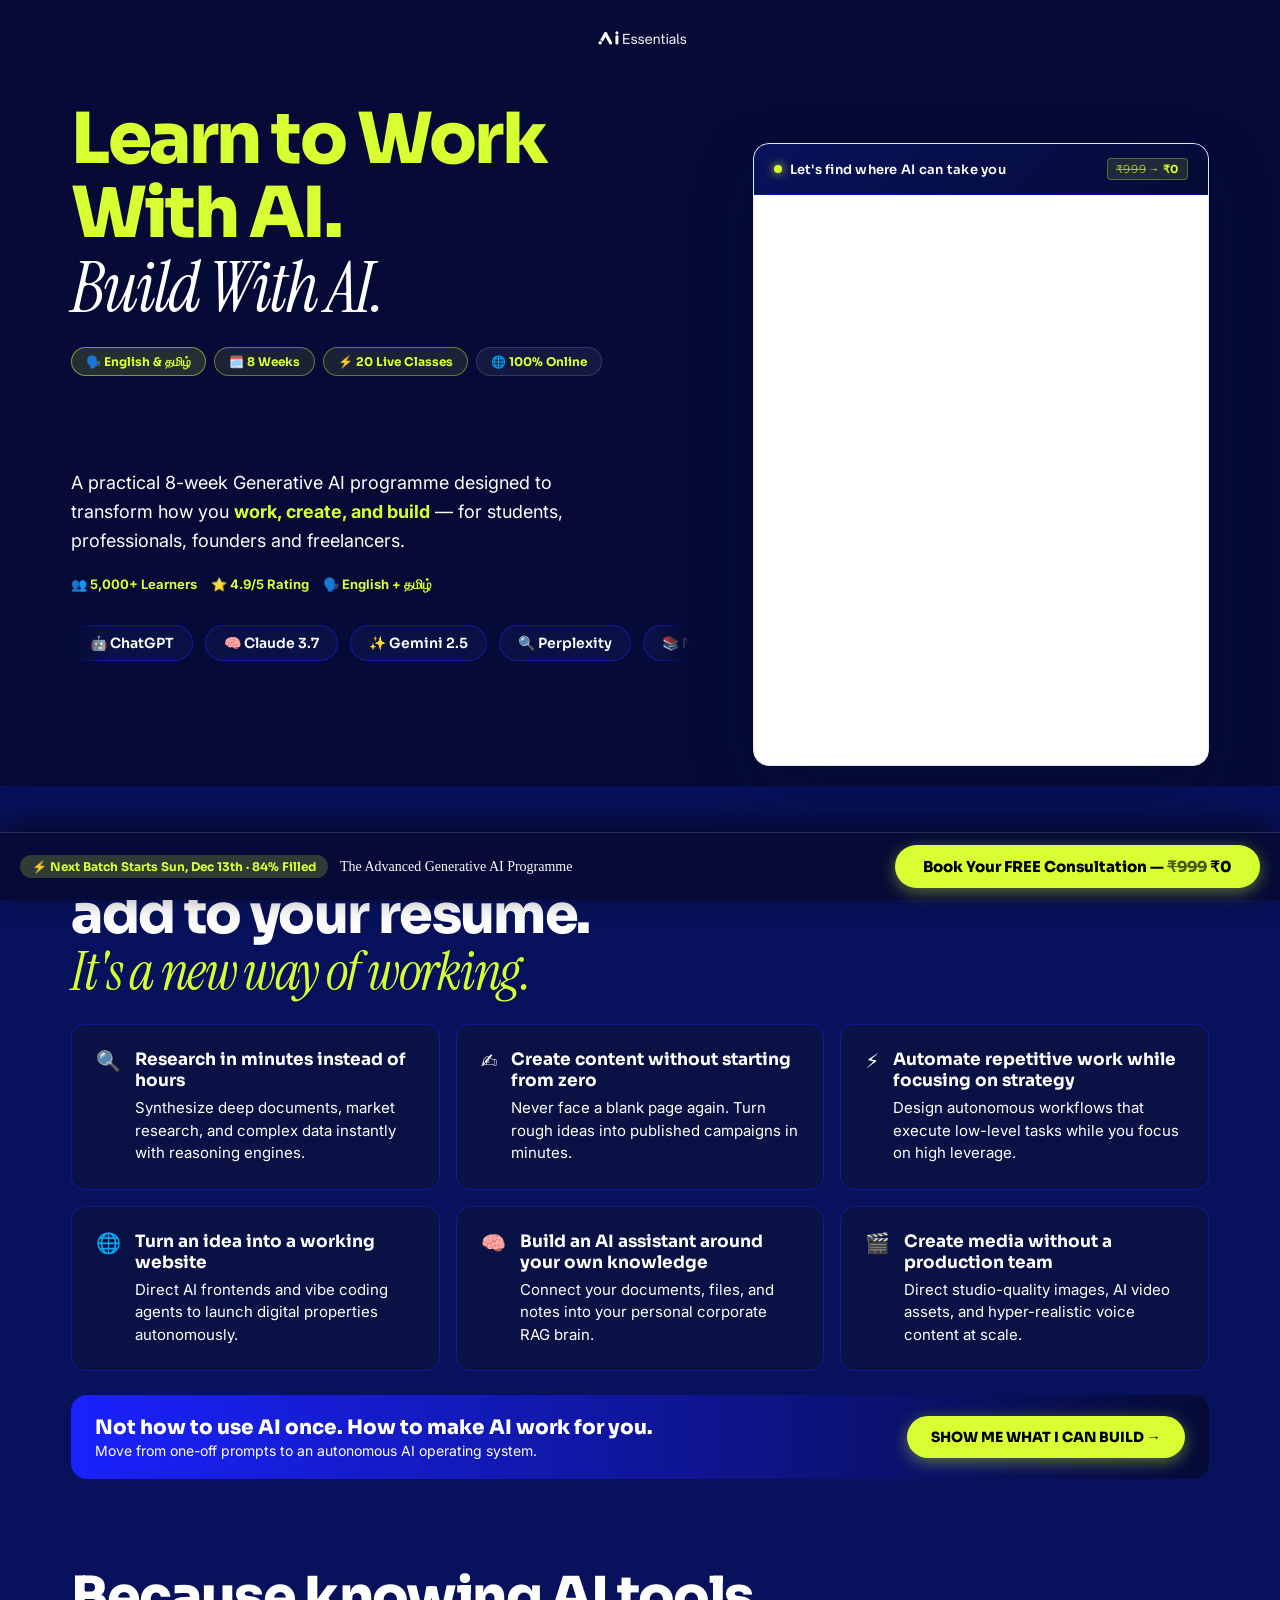
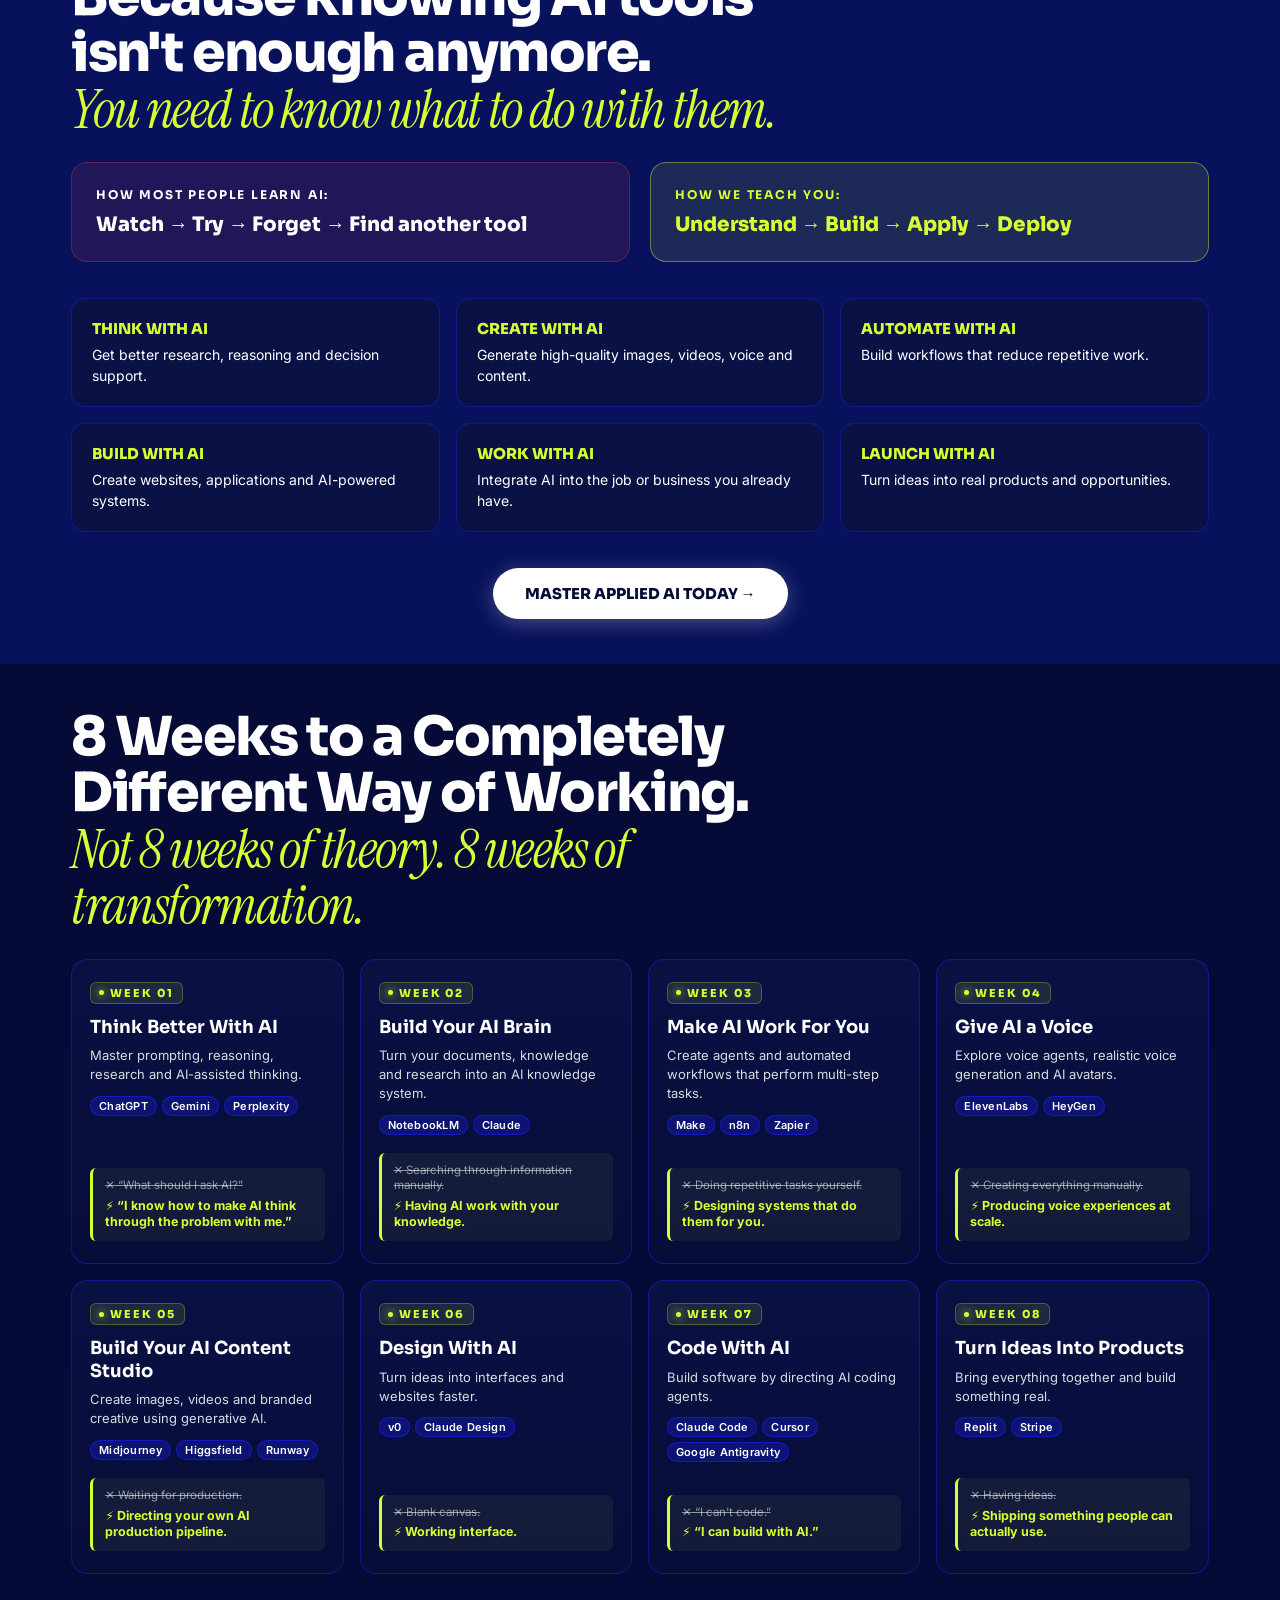
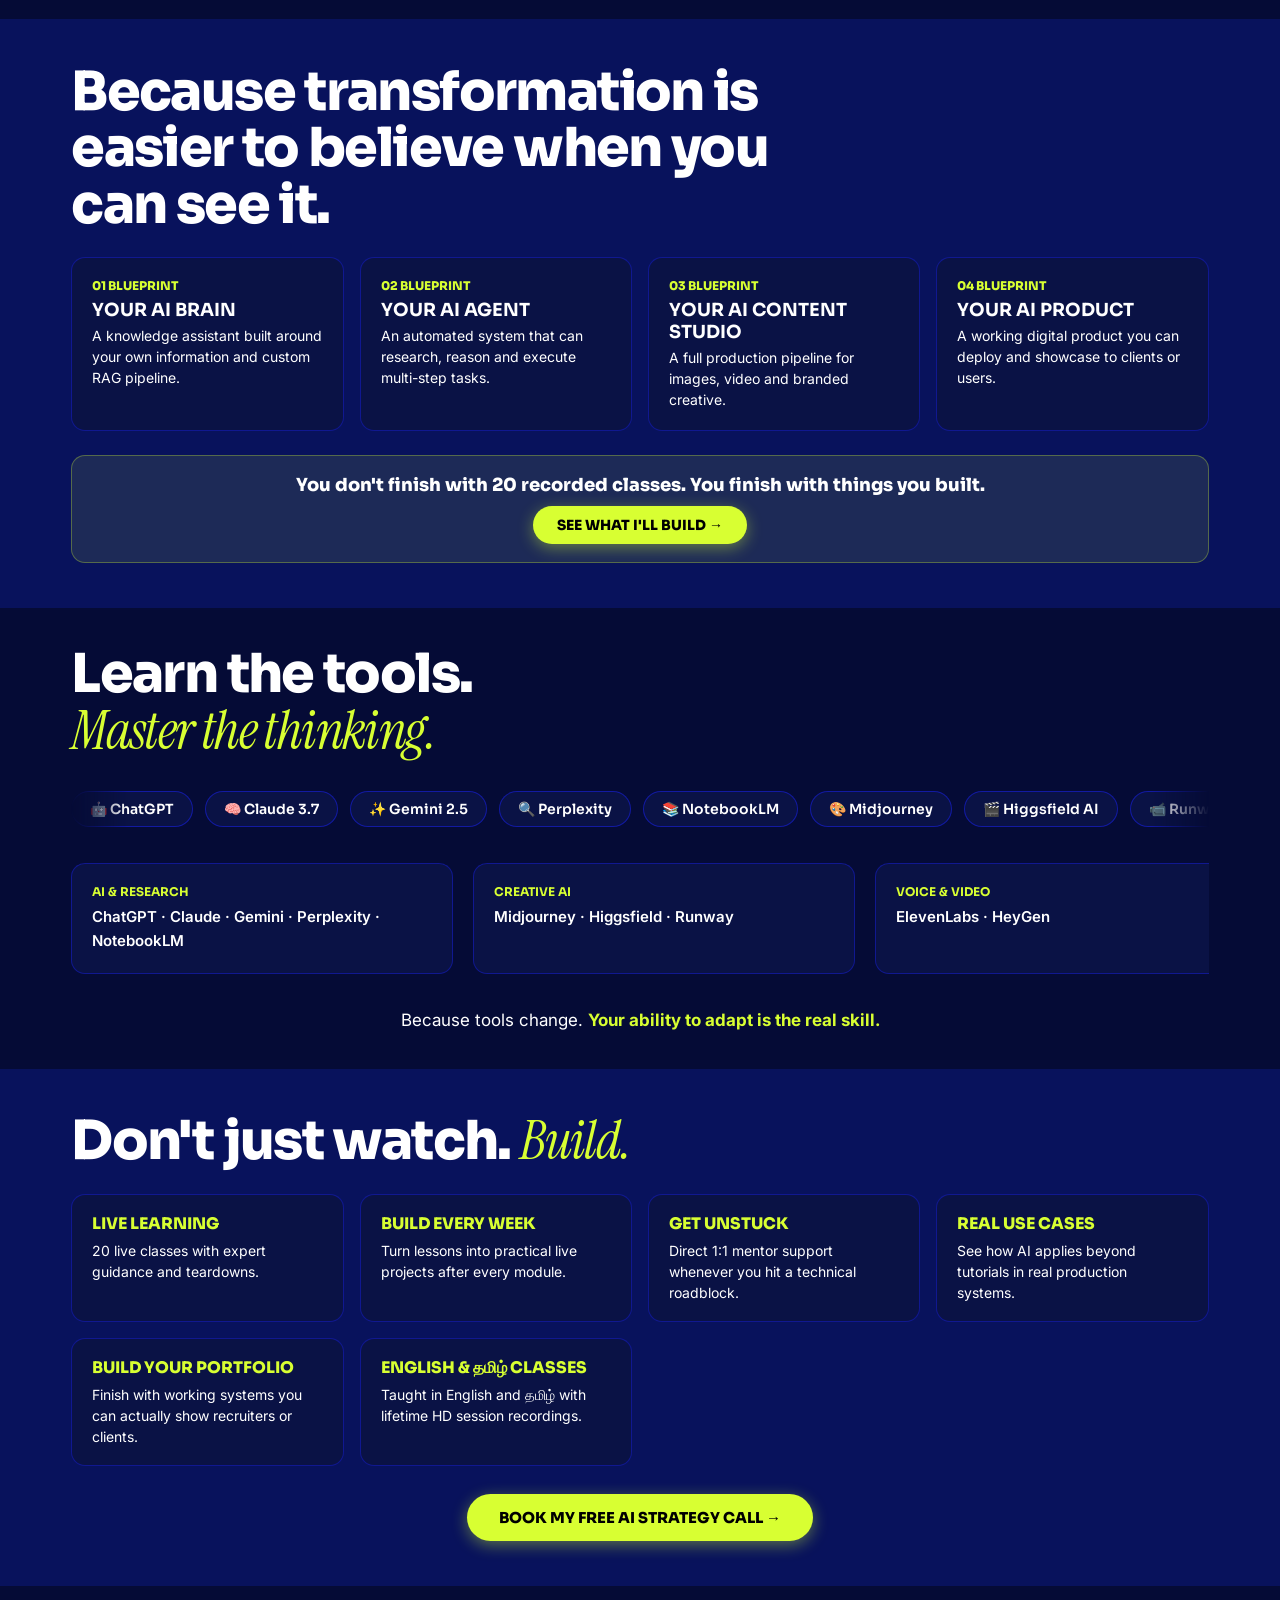
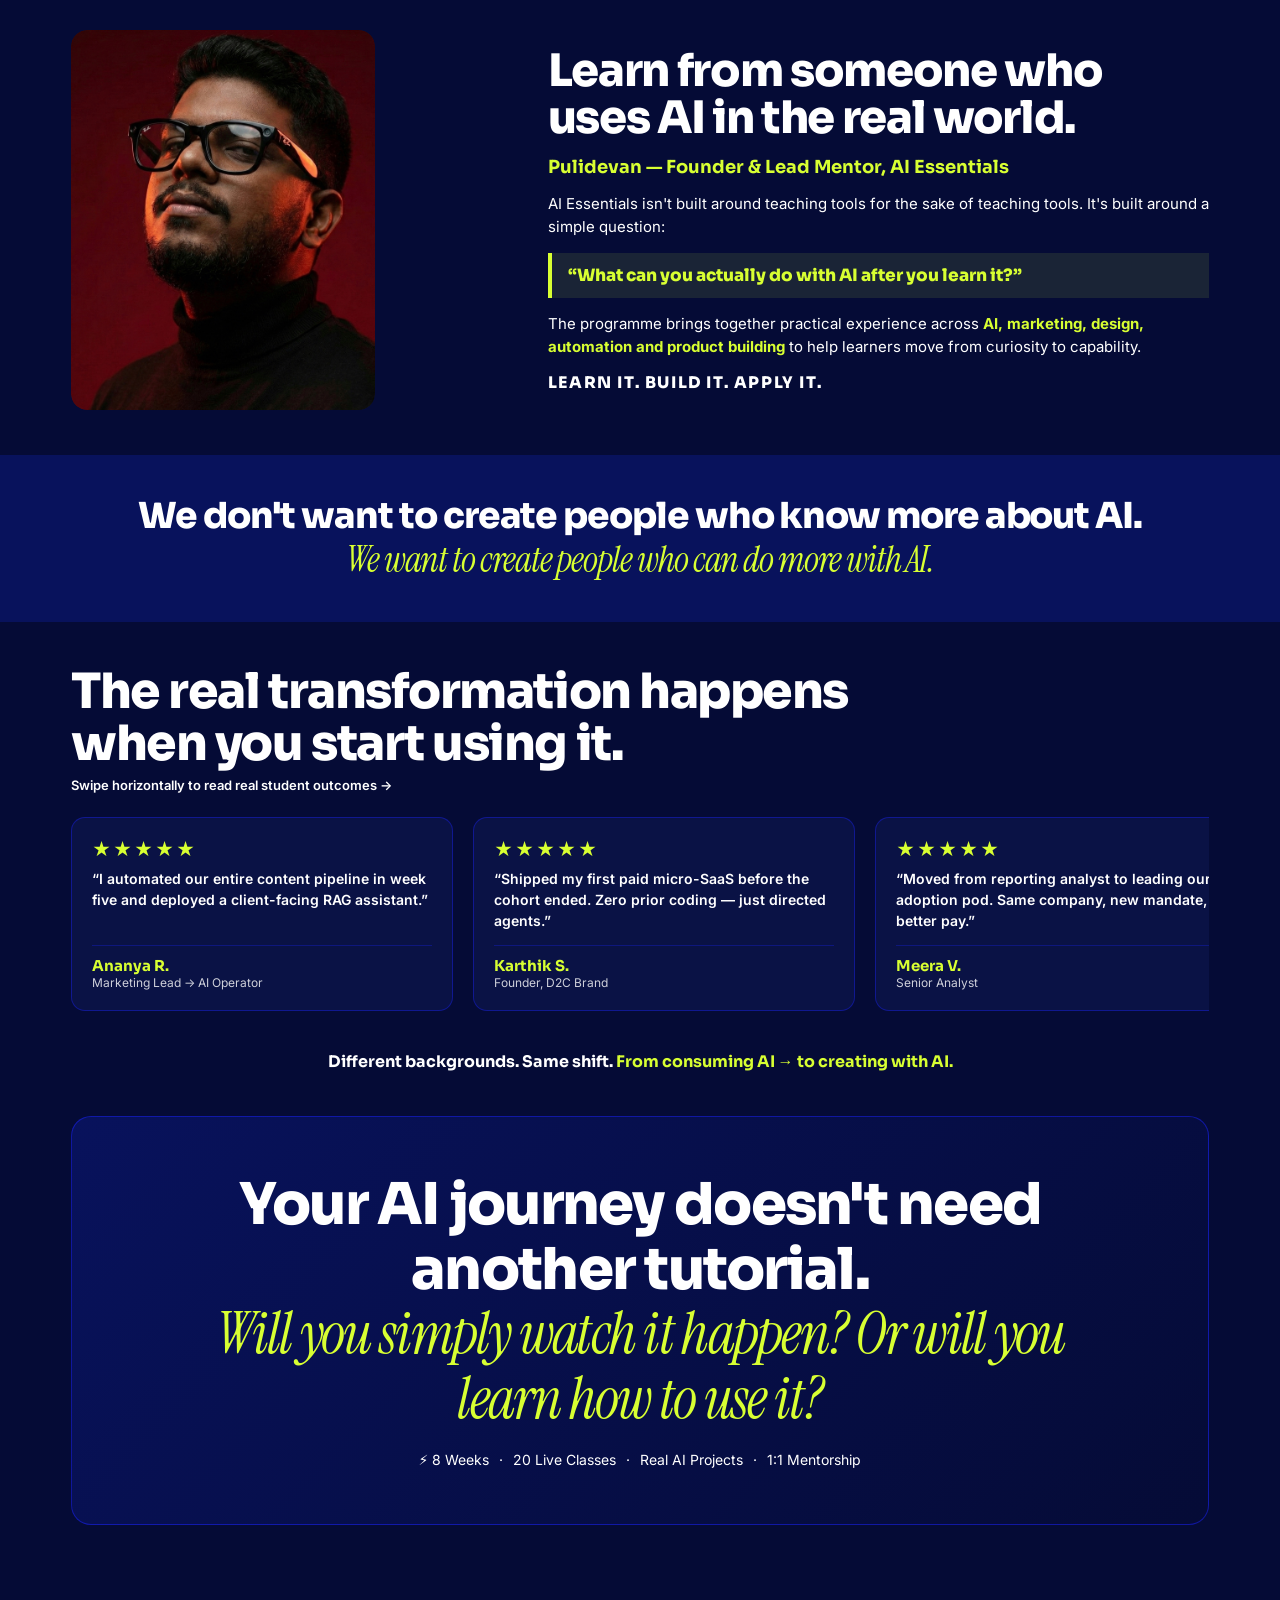
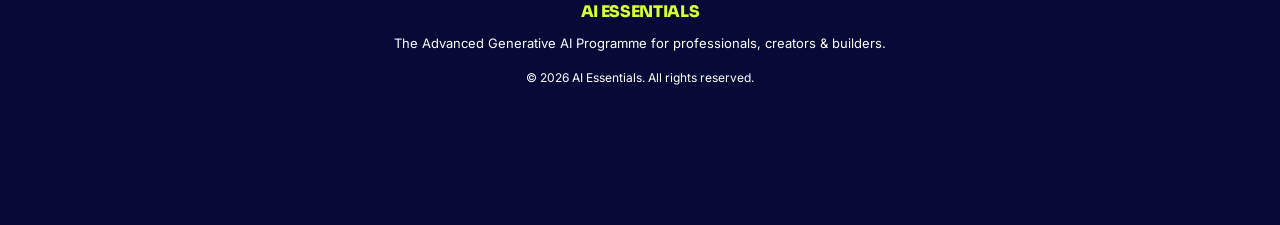
==== commit 359b018a: "Scale logo 1.5x larger and add comfortable bottom breathing space on desktop and mobile" ====
--- a/index.html
+++ b/index.html
@@ -1088,7 +1088,7 @@
           }
         }
 
-        /* Top Minimal Centered Brand Strip (Sleek & Proportional) */
+        /* Top Minimal Centered Brand Strip (1.5x Balanced Size & Spacing) */
         .top-brand-strip {
           background: #050B36;
           border: none;
@@ -1096,16 +1096,16 @@
           display: flex;
           align-items: center;
           justify-content: center;
-          padding: 12px 20px 0 20px;
+          padding: 16px 20px 14px 20px;
           box-sizing: border-box;
           position: relative;
           z-index: 100;
         }
 
         .top-strip-logo {
-          height: 30px;
+          height: 45px;
           width: auto;
-          max-width: 180px;
+          max-width: 270px;
           object-fit: contain;
           object-position: center;
           filter: contrast(1.1) brightness(1.08);
@@ -1116,13 +1116,13 @@
 
         @media (max-width: 640px) {
           .top-brand-strip {
-            padding: 8px 14px 5px 14px !important;
+            padding: 12px 14px 12px 14px !important;
             margin-bottom: 0 !important;
           }
           .top-strip-logo {
-            height: 22px;
-            max-width: 140px;
-            margin-bottom: 5px !important;
+            height: 33px;
+            max-width: 210px;
+            margin-bottom: 6px !important;
           }
         }
       </style>
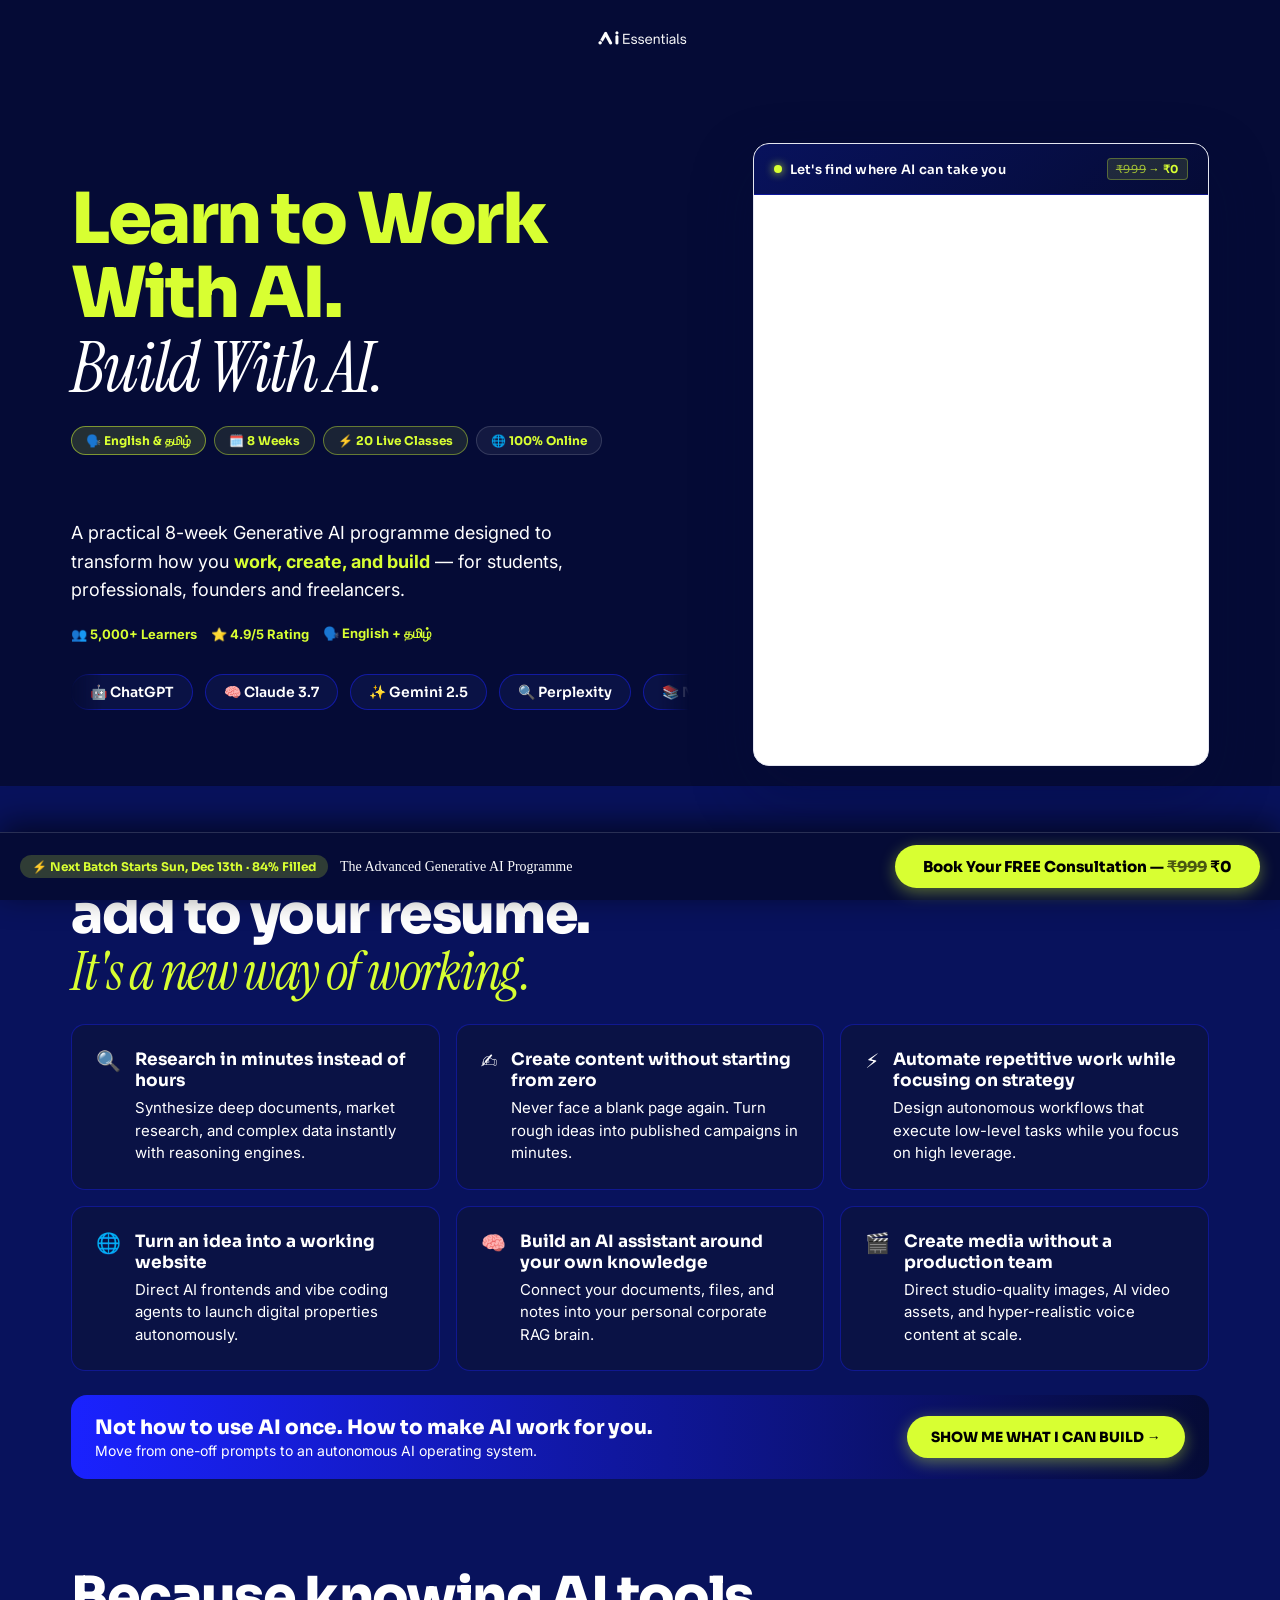
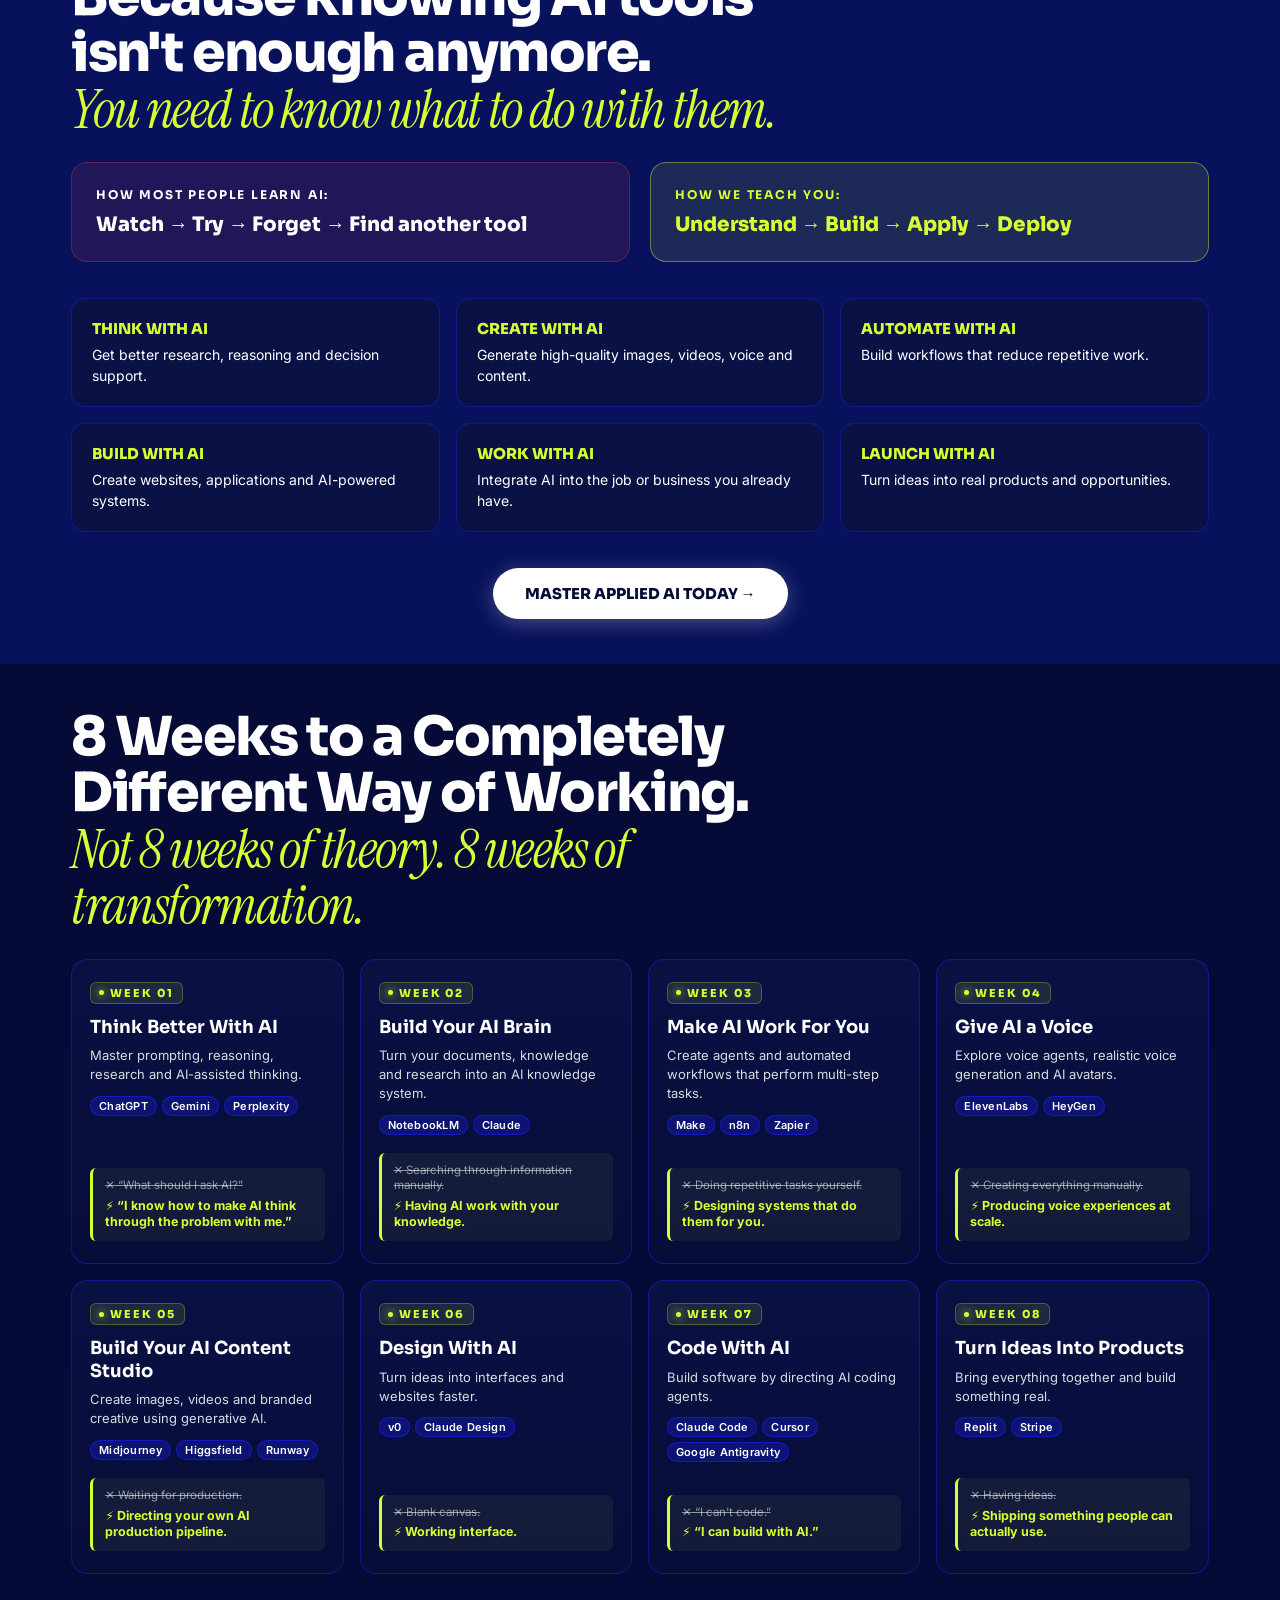
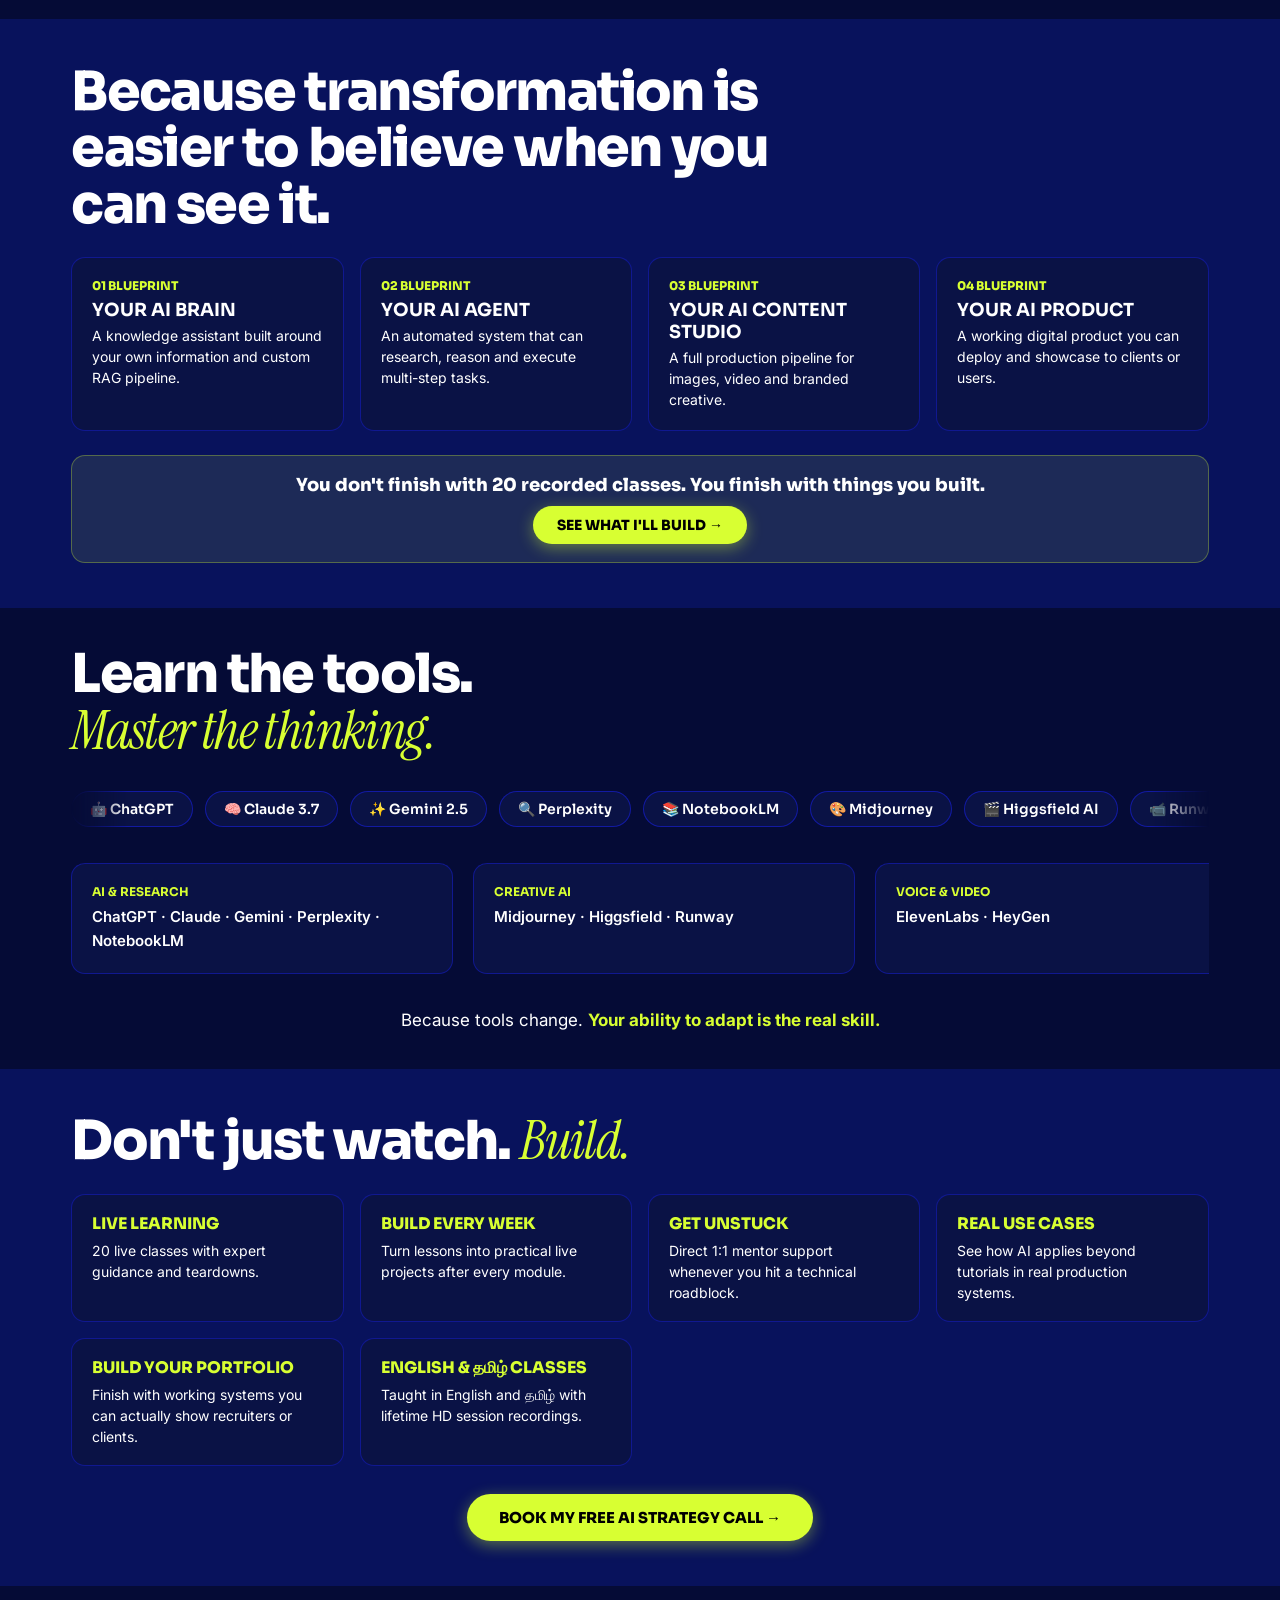
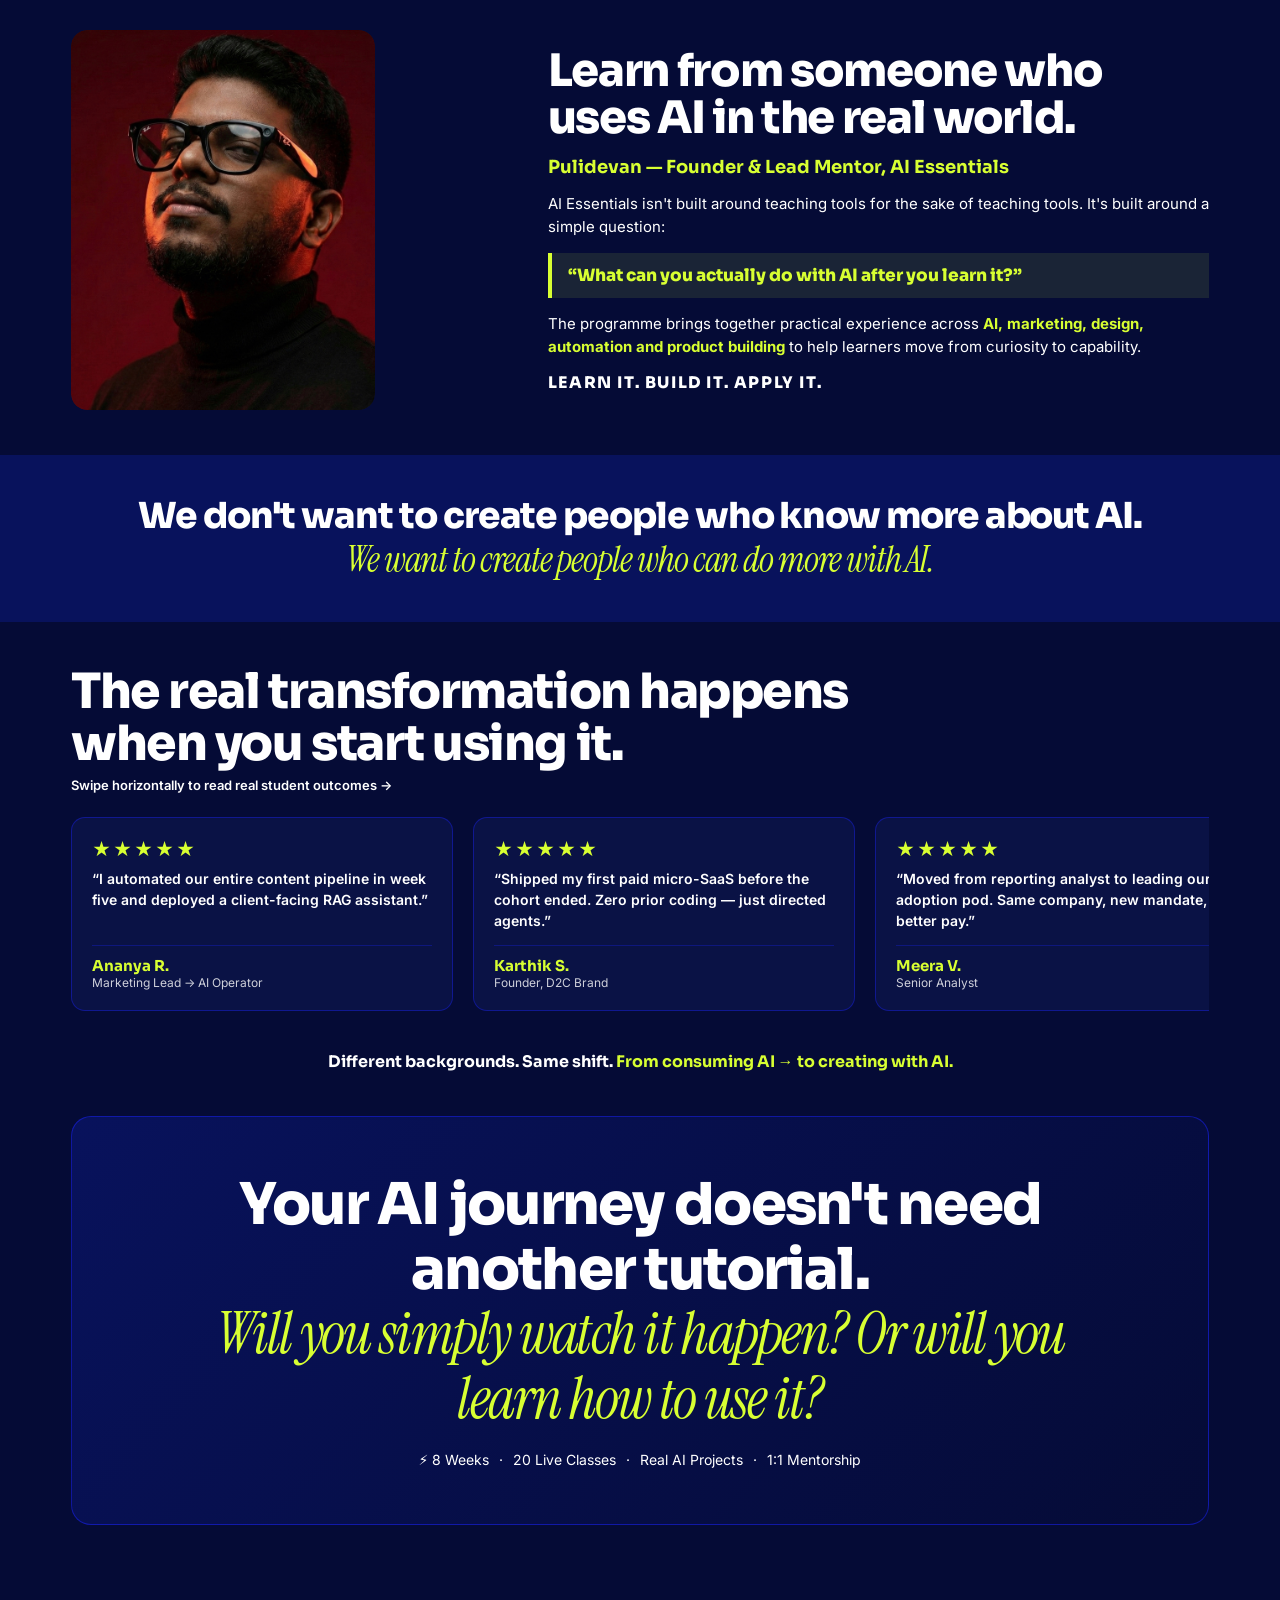
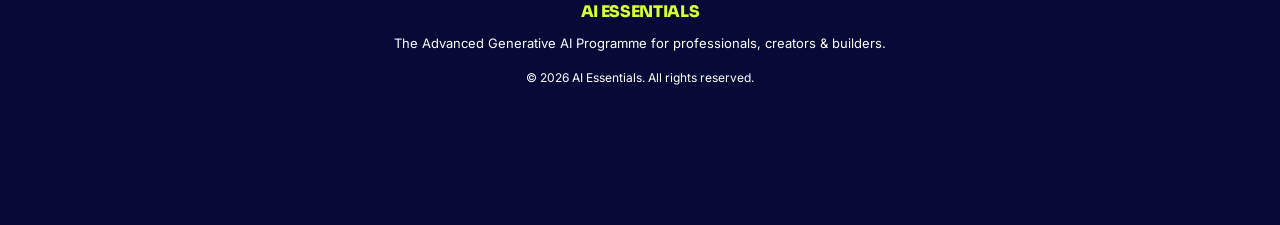
==== commit 35dd70de: "Lower down hero text portion to align harmoniously with form height on desktop" ====
--- a/index.html
+++ b/index.html
@@ -1068,13 +1068,17 @@
         }
 
         @media (min-width: 992px) {
+          .hero-container {
+            align-items: center !important;
+          }
           .hero-header {
             align-items: flex-start !important;
             text-align: left !important;
-            margin-top: -12px !important;
+            margin-top: 28px !important;
+            padding-top: 16px !important;
           }
           .hero-title {
-            margin-top: -4px !important;
+            margin-top: 0 !important;
           }
         }
 
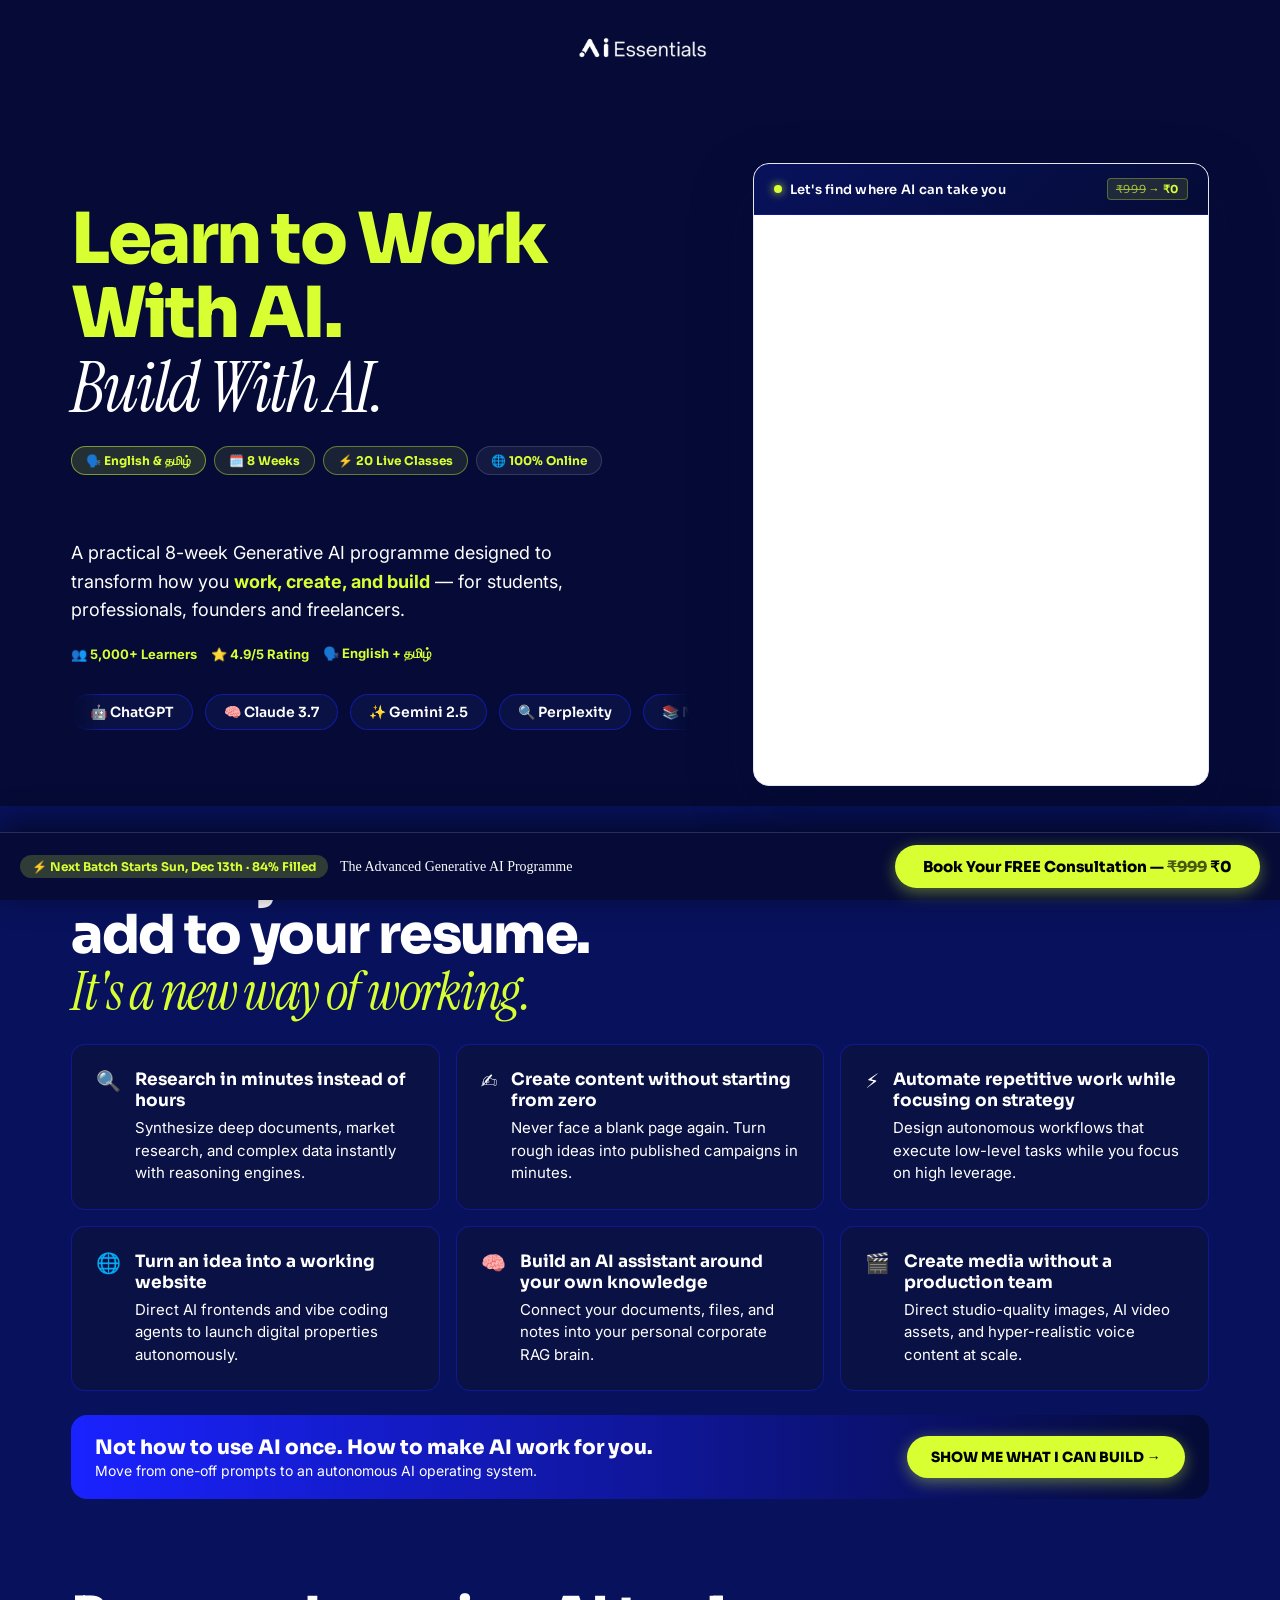
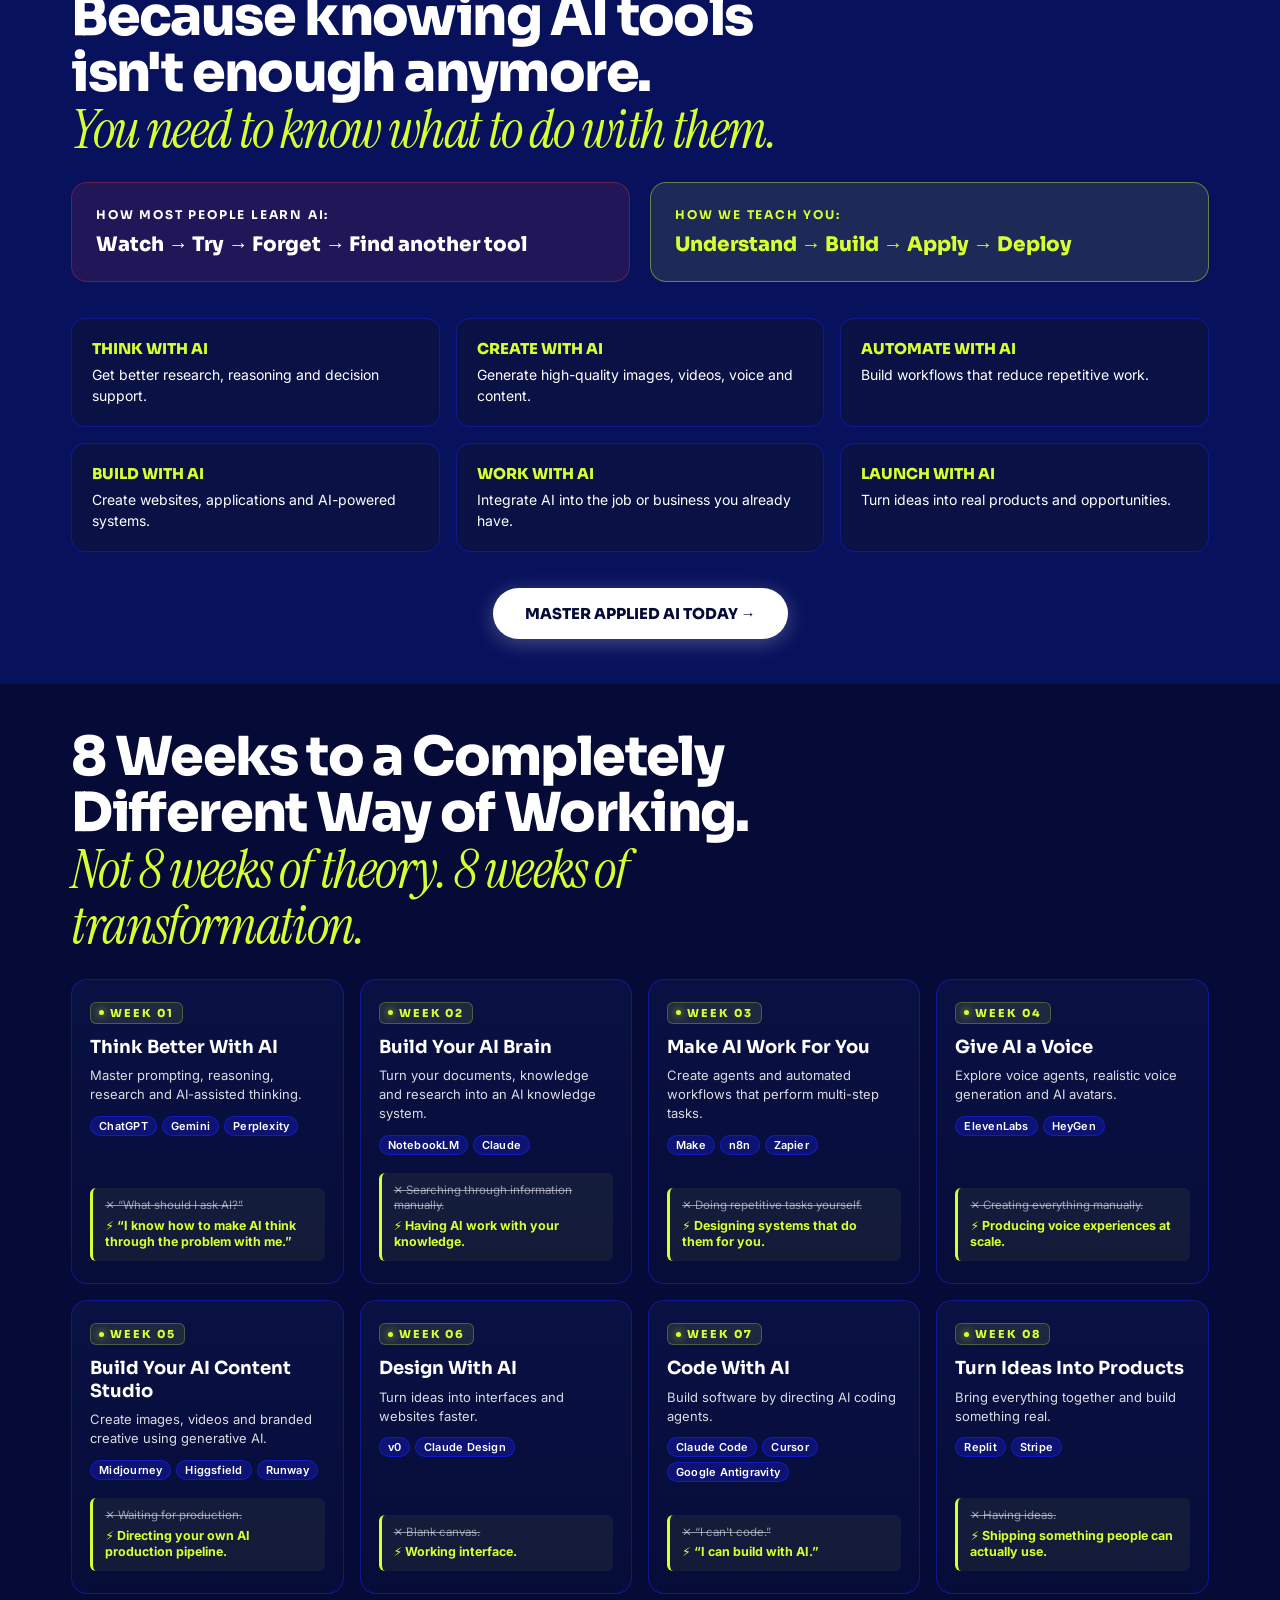
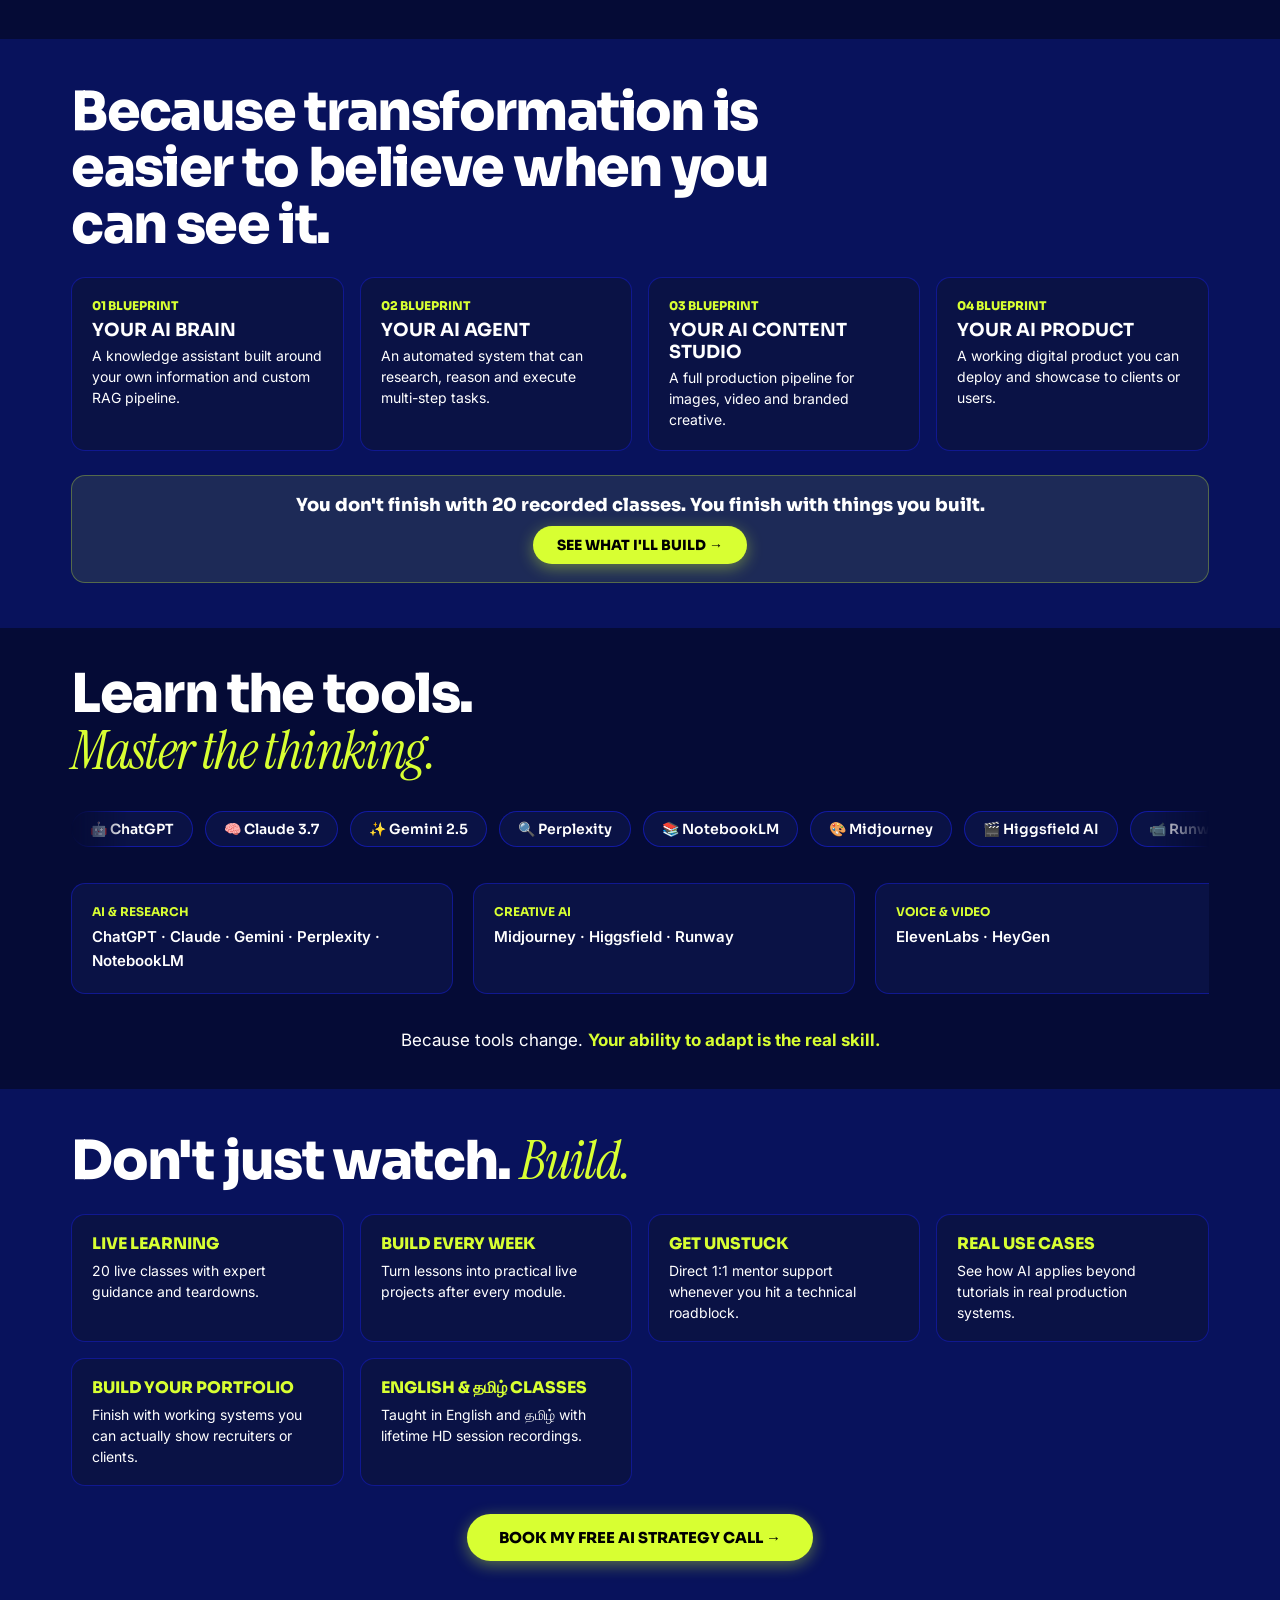
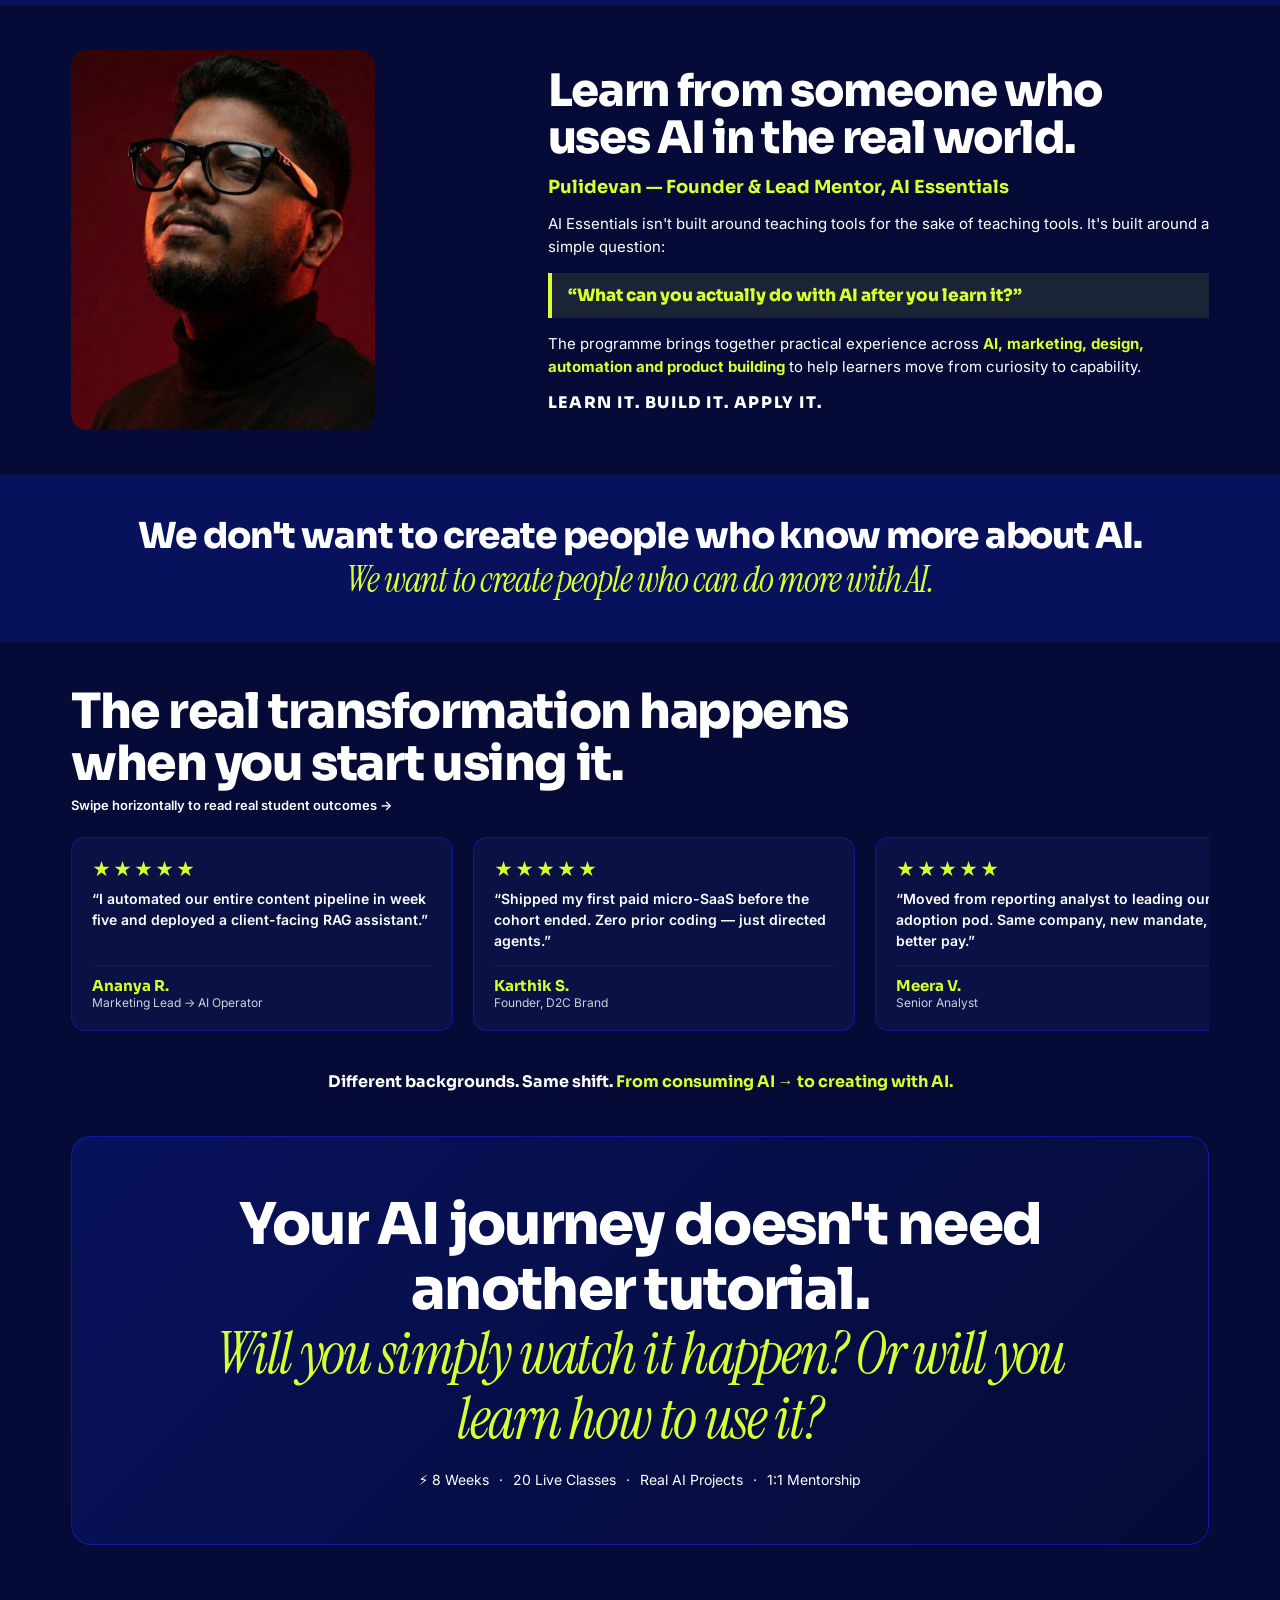
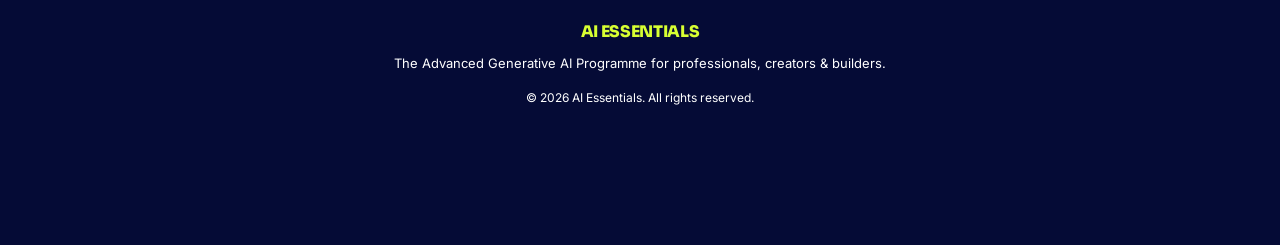
==== commit 45dc707a: "Scale logo 1.5x up to decent, prominent size (65px desktop / 48px mobile)" ====
--- a/index.html
+++ b/index.html
@@ -1092,7 +1092,7 @@
           }
         }
 
-        /* Top Minimal Centered Brand Strip (1.5x Balanced Size & Spacing) */
+        /* Top Minimal Centered Brand Strip (Decent & Prominent) */
         .top-brand-strip {
           background: #050B36;
           border: none;
@@ -1107,9 +1107,9 @@
         }
 
         .top-strip-logo {
-          height: 45px;
+          height: 65px;
           width: auto;
-          max-width: 270px;
+          max-width: 390px;
           object-fit: contain;
           object-position: center;
           filter: contrast(1.1) brightness(1.08);
@@ -1120,12 +1120,12 @@
 
         @media (max-width: 640px) {
           .top-brand-strip {
-            padding: 12px 14px 12px 14px !important;
+            padding: 12px 14px 10px 14px !important;
             margin-bottom: 0 !important;
           }
           .top-strip-logo {
-            height: 33px;
-            max-width: 210px;
+            height: 48px;
+            max-width: 290px;
             margin-bottom: 6px !important;
           }
         }
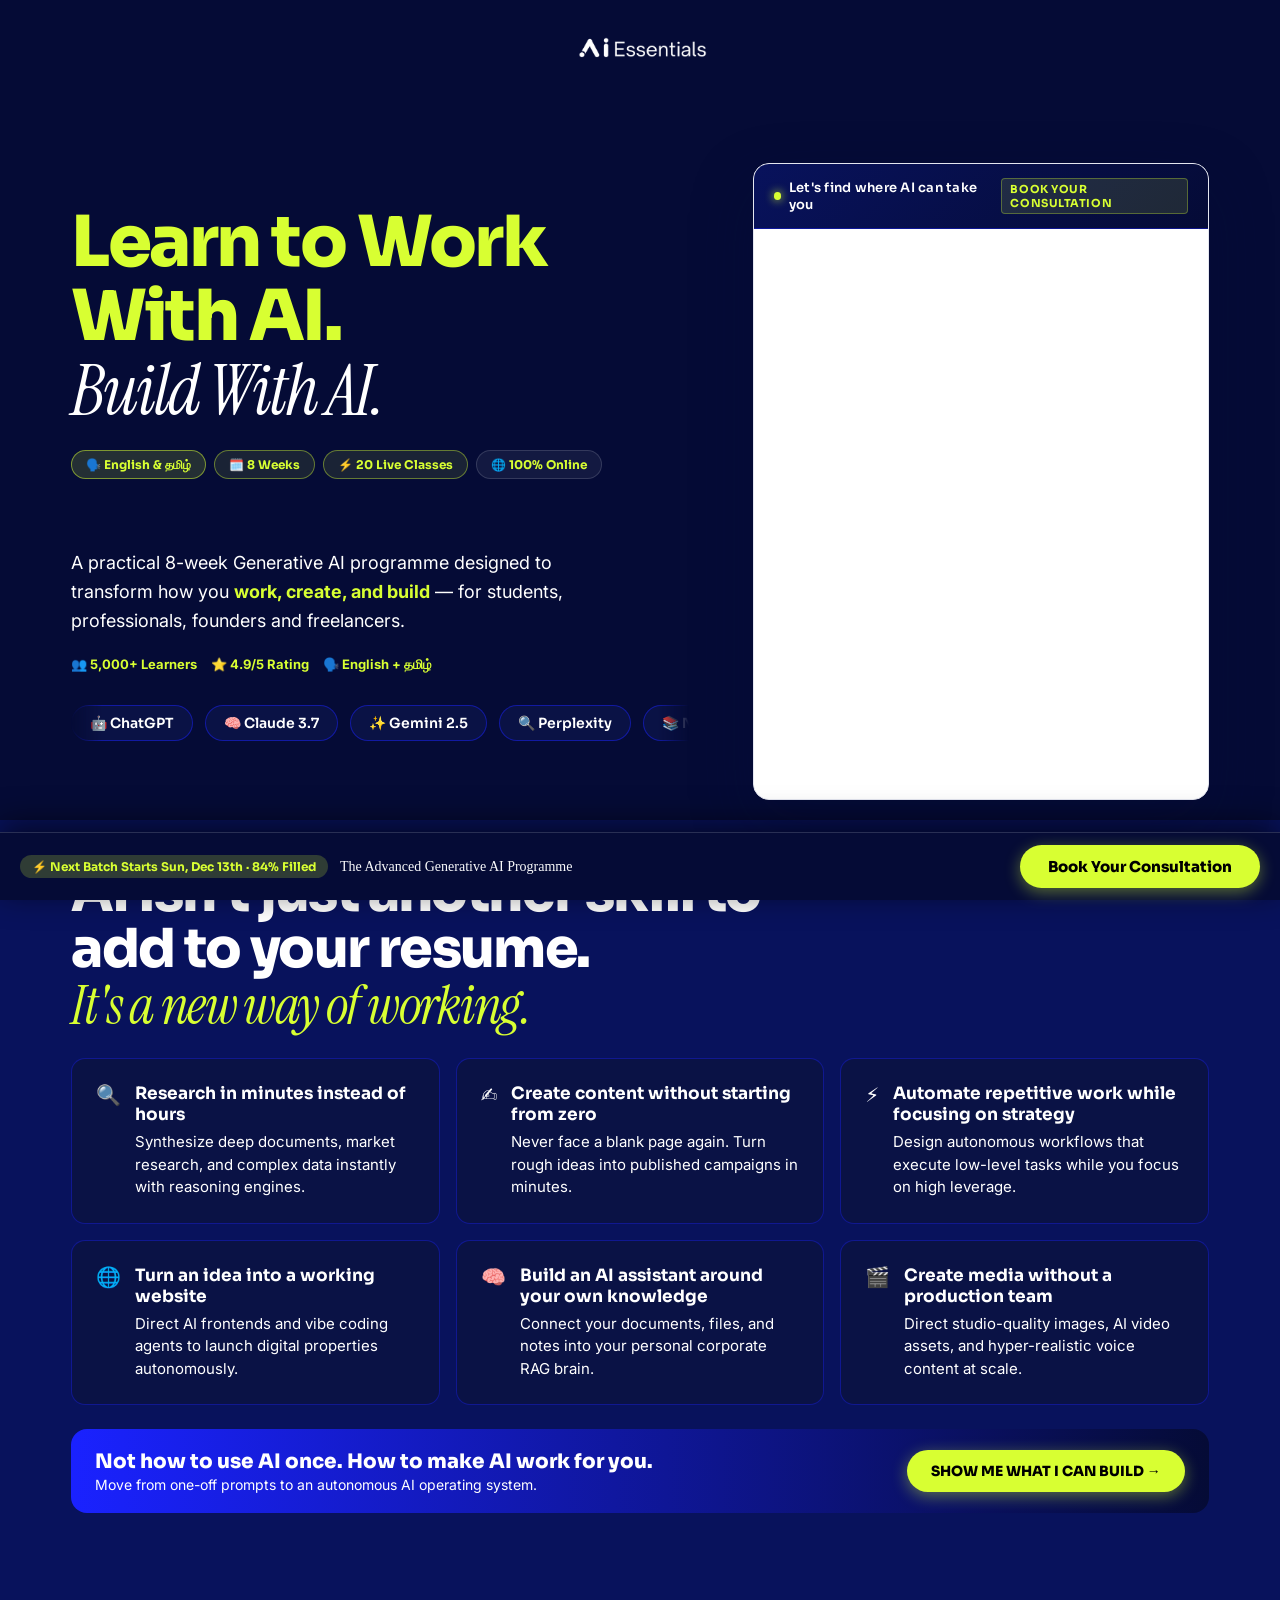
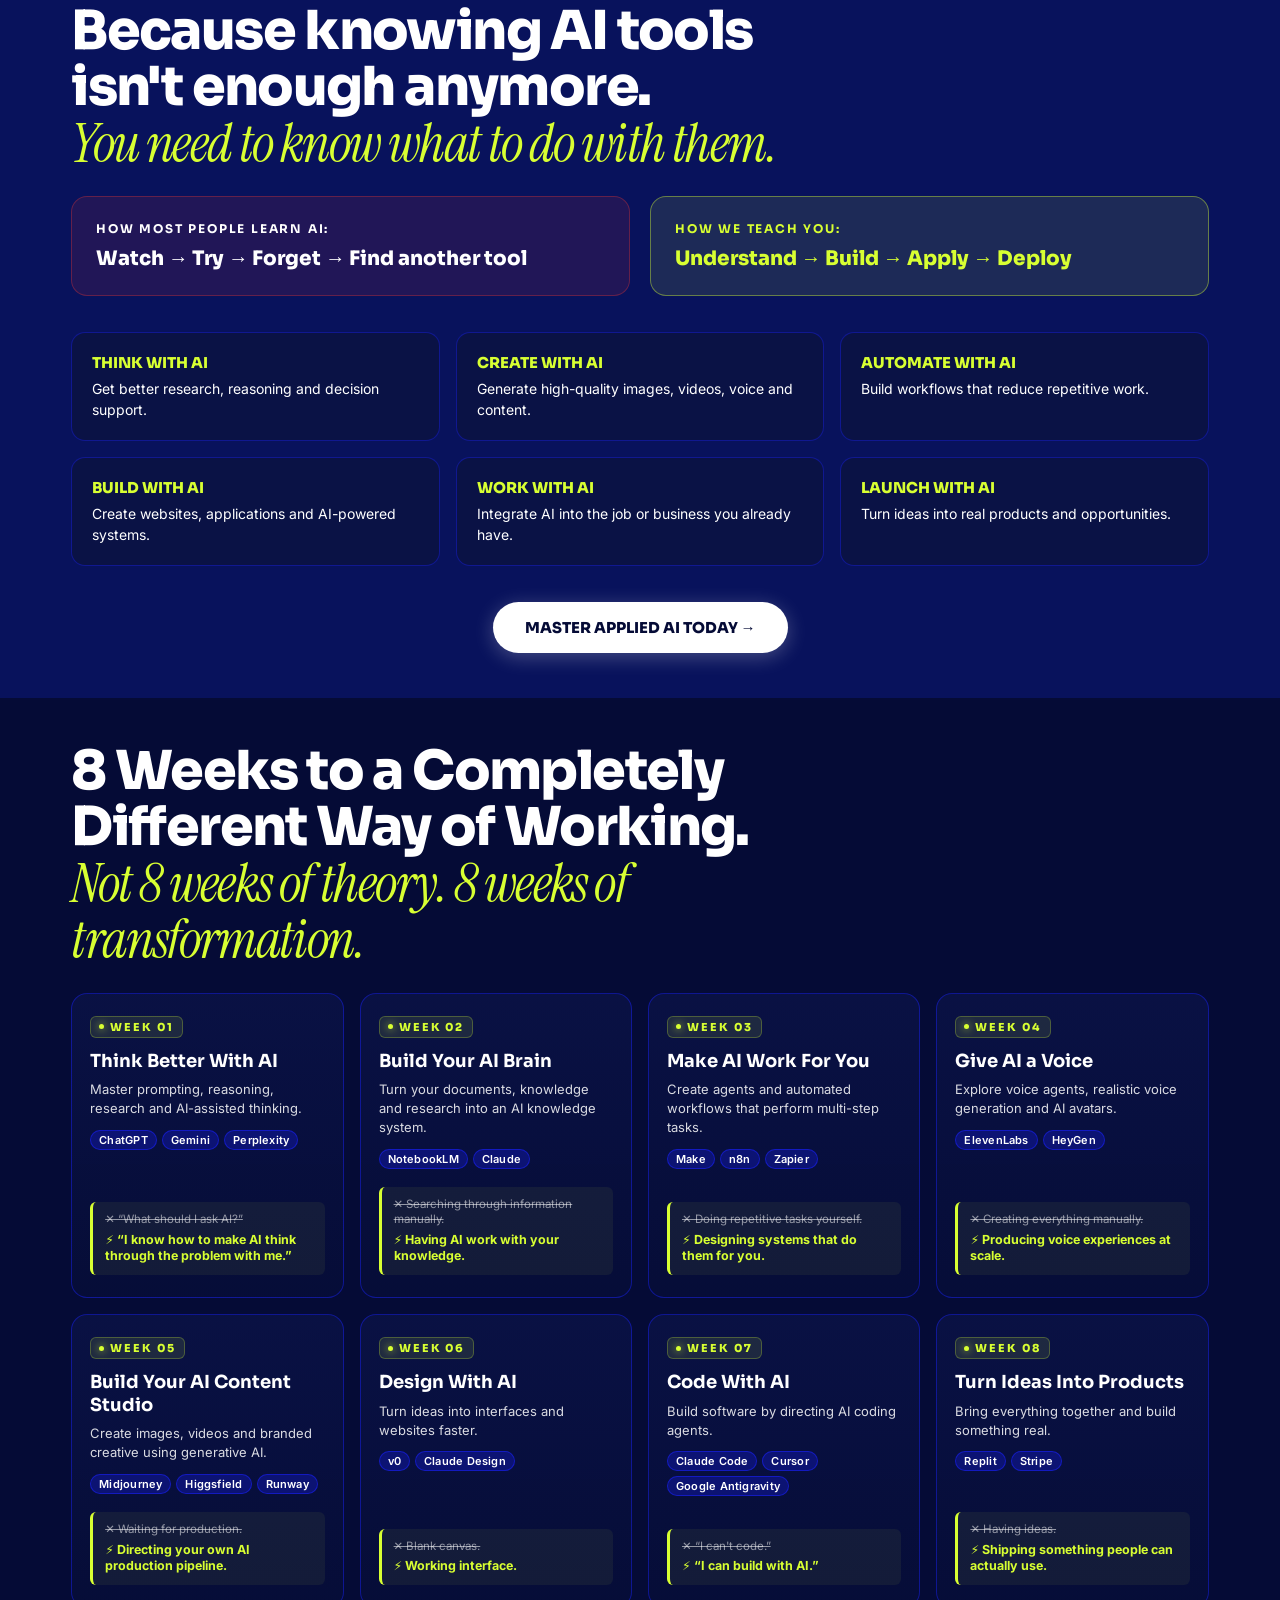
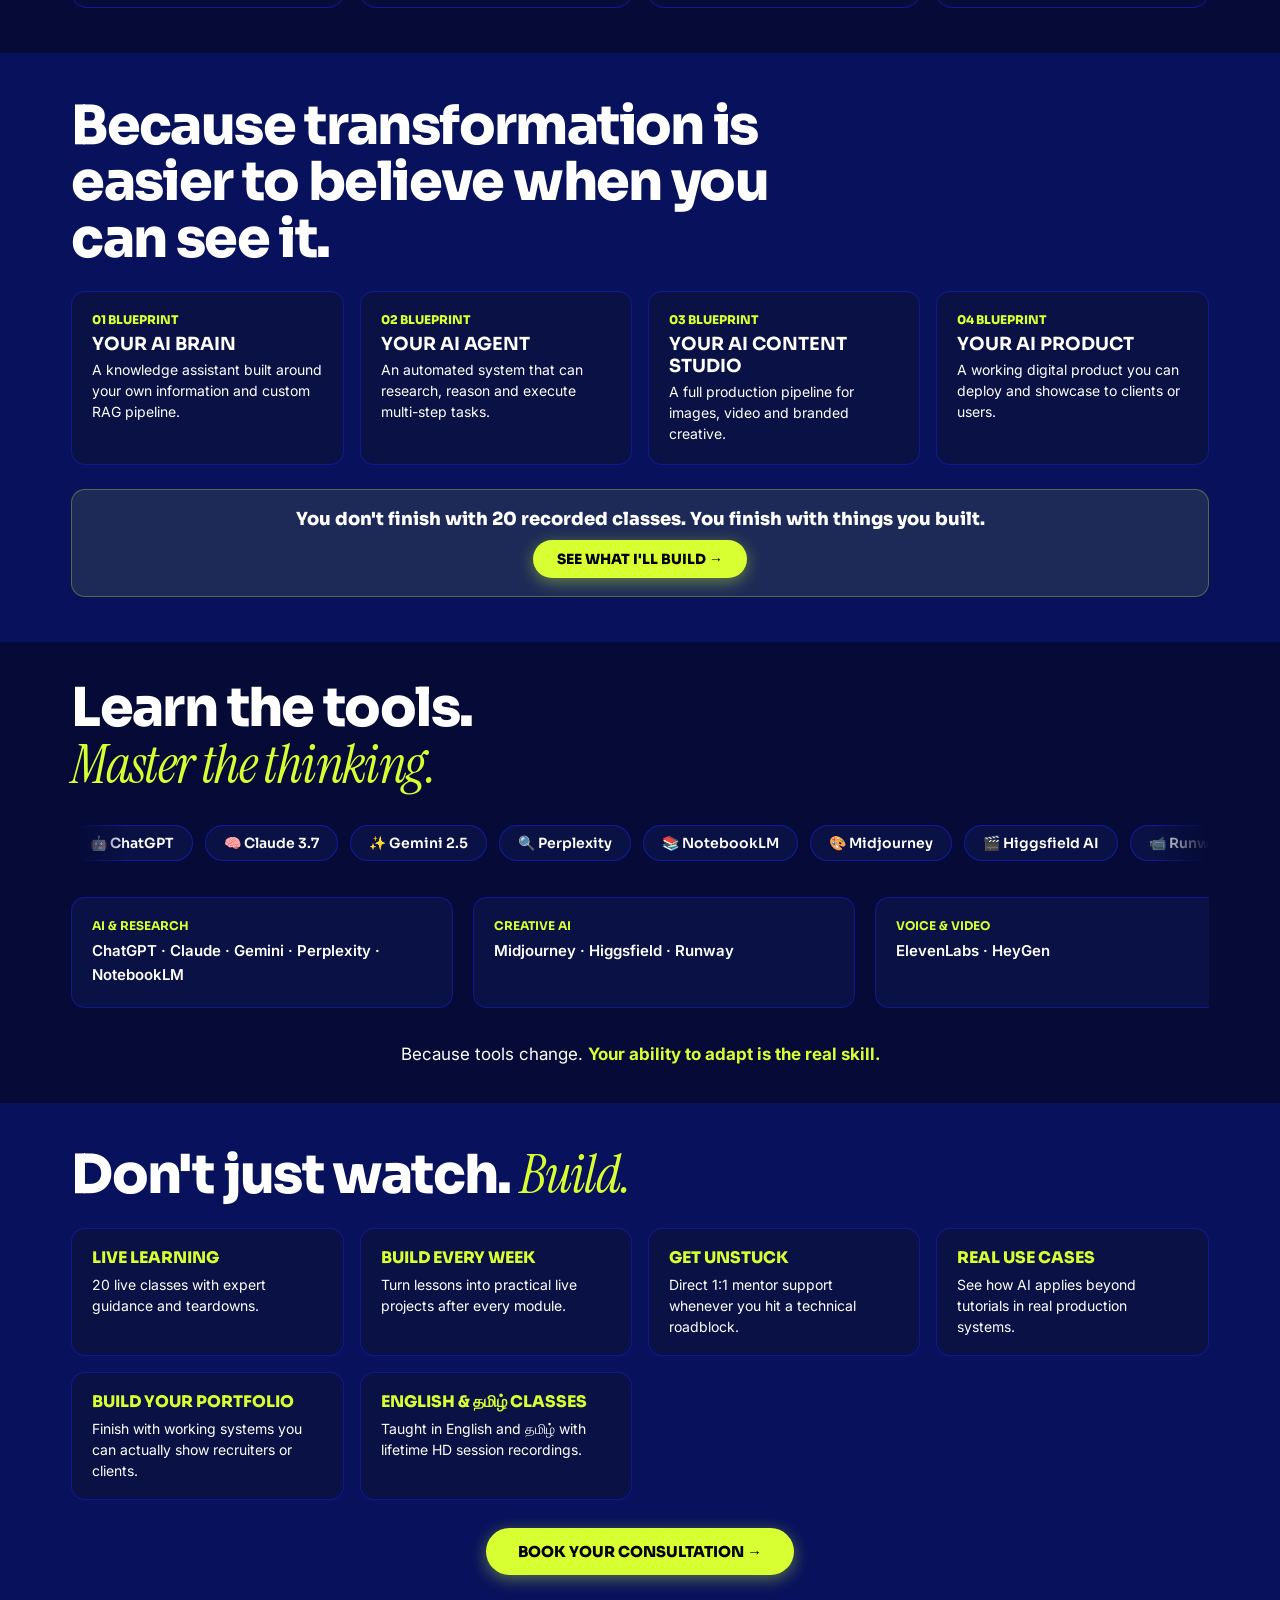
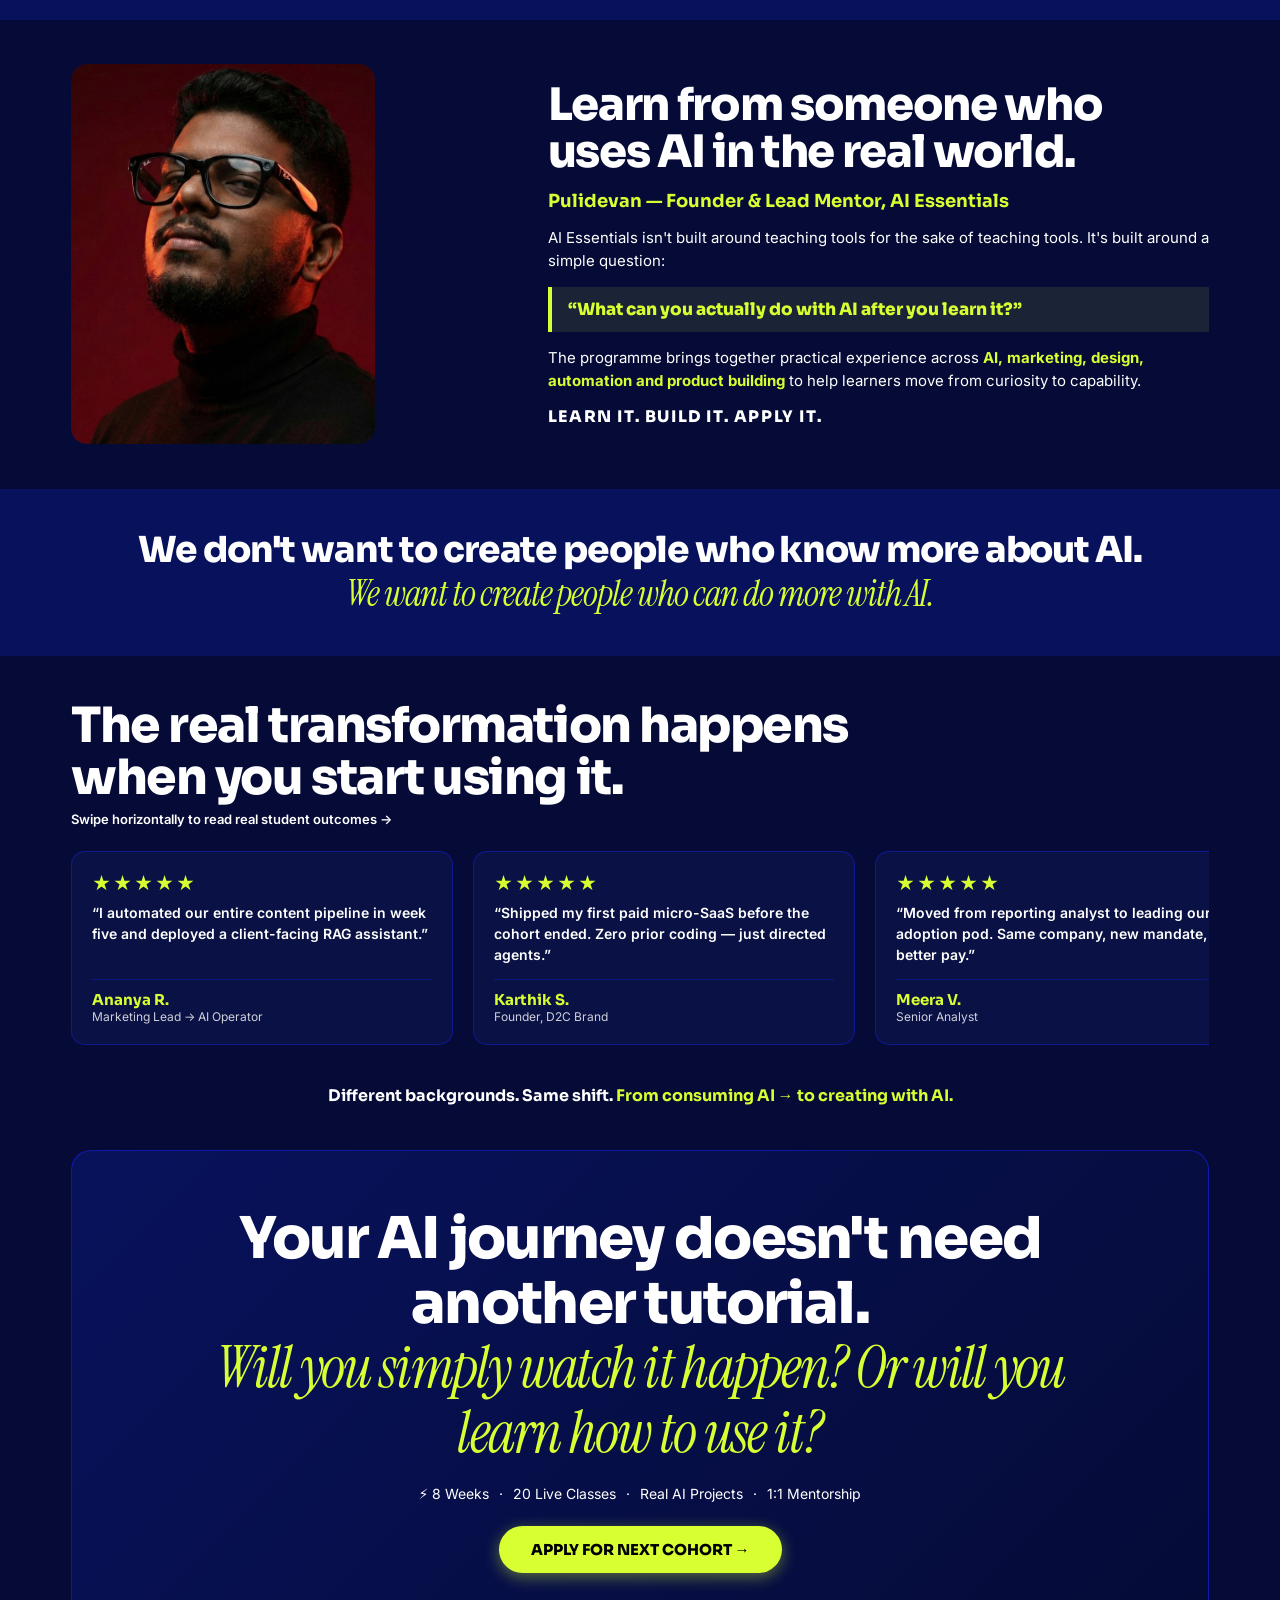
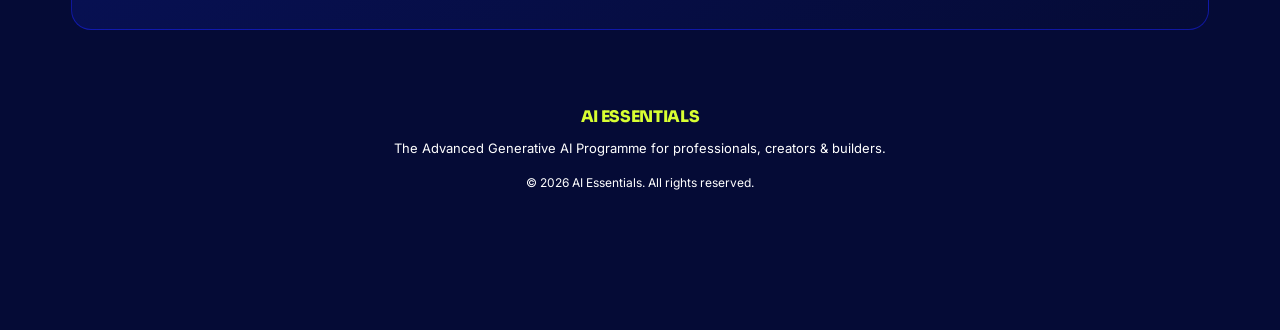
==== commit 63821571: "Update CTA buttons: remove free and strike-down pricing, replace with Book Your Consultation" ====
--- a/index.html
+++ b/index.html
@@ -23,11 +23,99 @@
   <link rel="apple-touch-icon" href="assets/favicon.png">
   <link rel="amphtml" href="https://genai.aiessentials.in/amp.html">
   <script>
+    // Global Bulletproof Button Click Tracker & DataLayer Push
+    window.dataLayer = window.dataLayer || [];
+    window.trackButtonClick = function (targetEl) {
+      if (!targetEl) return;
+      var targetBtn = targetEl.closest ? targetEl.closest('a[href="#enroll"], a.btn-lime, a.btn-white, button, .btn-lime, .btn-white, [class*="Button"], [class*="PriceCard"] button') : targetEl;
+      if (!targetBtn || targetBtn._hasTrackedClick) return;
+      targetBtn._hasTrackedClick = true;
+      setTimeout(function () { targetBtn._hasTrackedClick = false; }, 400);
+
+      // Ignore modal close buttons or notification dismiss buttons
+      if (targetBtn.id === 'close-modal-btn' || (targetBtn.closest && targetBtn.closest('#recent-enrollment-ticker')) || targetBtn.innerText.trim() === '✕') return;
+
+      try {
+        var btnText = (targetBtn.innerText || targetBtn.textContent || targetBtn.value || targetBtn.getAttribute('aria-label') || '').replace(/\s+/g, ' ').trim();
+        var sectionEl = targetBtn.closest ? targetBtn.closest('section') : null;
+        var sectionLabel = sectionEl ? (sectionEl.getAttribute('data-screen-label') || sectionEl.id || 'hero') : ((targetBtn.closest && targetBtn.closest('#sticky-bottom-bar')) ? 'sticky_bottom_bar' : ((targetBtn.closest && targetBtn.closest('#lead-modal-drawer')) ? 'lead_modal_drawer' : 'page_cta'));
+
+        // Determine fold location
+        var btnLocation = targetBtn.getAttribute('data-button-location') || '';
+        if (!btnLocation) {
+          if (targetBtn.closest && targetBtn.closest('#sticky-bottom-bar')) {
+            btnLocation = 'sticky_bottom_bar';
+          } else if (targetBtn.closest && targetBtn.closest('#lead-modal-drawer')) {
+            btnLocation = 'modal_drawer';
+          } else if (sectionEl) {
+            var secId = (sectionEl.id || '').toLowerCase();
+            var secLabel = (sectionEl.getAttribute('data-screen-label') || '').toLowerCase();
+            if (secId.includes('transformation') || secLabel.includes('transformation')) {
+              btnLocation = '2nd_fold';
+            } else if (secId.includes('why') || secLabel.includes('why')) {
+              btnLocation = '3rd_fold';
+            } else if (secId.includes('curriculum') || secLabel.includes('curriculum')) {
+              btnLocation = '4th_fold';
+            } else if (secId.includes('batch') || secLabel.includes('batch') || secId.includes('guarantee')) {
+              btnLocation = '5th_fold';
+            } else if (secLabel.includes('closing') || secId.includes('closing')) {
+              btnLocation = '6th_fold';
+            } else {
+              btnLocation = '1st_fold';
+            }
+          } else {
+            btnLocation = '1st_fold';
+          }
+        }
+
+        // Button number and name
+        var btnNumber = targetBtn.getAttribute('data-button-number') || '';
+        var rawName = targetBtn.getAttribute('data-button-name') || targetBtn.getAttribute('name') || targetBtn.id || '';
+        var btnName = rawName ? rawName.toLowerCase().replace(/[^a-z0-9_]/g, '_') : (btnText ? btnText.toLowerCase().replace(/[^a-z0-9]+/g, '_').replace(/^_+|_+$/g, '') : 'cta_button');
+        var btnId = targetBtn.id || '';
+        var btnClass = targetBtn.className || '';
+        var ctaTarget = targetBtn.getAttribute('href') || '#enroll';
+
+        // ONLY SPECIFIC NUMBERED BUTTON EVENT IN TAG MANAGER
+        window.dataLayer.push({
+          event: btnName,
+          button_name: btnName,
+          button_number: btnNumber ? parseInt(btnNumber, 10) : undefined,
+          button_title: btnText,
+          button_location: btnLocation,
+          fold_location: btnLocation,
+          section_name: sectionLabel,
+          button_id: btnId,
+          button_class: btnClass,
+          cta_target: ctaTarget,
+          destination_url: ctaTarget,
+          event_category: 'button_click',
+          event_action: btnName,
+          event_label: btnText
+        });
+
+        // Meta Pixel Custom Event for specific button
+        if (typeof fbq === 'function') {
+          fbq('trackCustom', btnName, {
+            button_name: btnName,
+            button_number: btnNumber ? parseInt(btnNumber, 10) : undefined,
+            button_title: btnText,
+            button_location: btnLocation,
+            fold_location: btnLocation,
+            section: sectionLabel
+          });
+        }
+      } catch (err) {}
+    };
+
     // Immediate Bulletproof Centered Scroll & Highlight Glow Handler
     window.scrollToEnrollForm = function (e) {
       if (e) {
         if (e.preventDefault) e.preventDefault();
-        if (e.stopPropagation) e.stopPropagation();
+        var clickEl = e.currentTarget || e.target;
+        if (clickEl && window.trackButtonClick) {
+          window.trackButtonClick(clickEl);
+        }
       }
       var target = document.getElementById('enroll') || document.querySelector('.hero-form') || document.querySelector('.form-embed-wrapper');
       if (target) {
@@ -1248,8 +1336,7 @@
                   find where AI can take you</span>
               </div>
               <span
-                style="font-family: 'Sora', sans-serif; font-size: 0.6875rem; font-weight: 700; color: #D8FF32; text-transform: uppercase; letter-spacing: 0.05em; background: rgba(216,255,50,0.12); padding: 3px 8px; border-radius: 4px; border: 1px solid rgba(216,255,50,0.3);"><s
-                  style="opacity:0.7;font-weight:400;">₹999</s> → ₹0</span>
+                style="font-family: 'Sora', sans-serif; font-size: 0.6875rem; font-weight: 700; color: #D8FF32; text-transform: uppercase; letter-spacing: 0.05em; background: rgba(216,255,50,0.12); padding: 3px 8px; border-radius: 4px; border: 1px solid rgba(216,255,50,0.3);">Book Your Consultation</span>
             </div>
             <!-- AI Inference Form Loader Skeleton Overlay -->
             <div class="form-ai-loader">
@@ -1394,7 +1481,7 @@
               <div style="font-size: 0.875rem; color: rgba(255,255,255,0.85); margin-top: 2px;">Move from one-off
                 prompts to an autonomous AI operating system.</div>
             </div>
-            <button onclick="window.scrollToEnrollForm(event)" class="btn-lime"
+            <button id="btn_01_show_me_what_i_can_build" data-button-name="btn_01_show_me_what_i_can_build" data-button-number="1" data-button-location="2nd_fold" onclick="window.scrollToEnrollForm(event)" class="btn-lime"
               style="background: #D8FF32; color: #000000 !important; border: none; border-radius: 99px; padding: 12px 24px; font-family: 'Sora', sans-serif; font-weight: 800; font-size: 0.875rem; cursor: pointer; white-space: nowrap;">
               SHOW ME WHAT I CAN BUILD →
             </button>
@@ -1489,7 +1576,7 @@
           </div>
 
           <div style="text-align: center; margin-top: 12px;">
-            <button onclick="window.scrollToEnrollForm(event)" class="btn-white"
+            <button id="btn_02_master_applied_ai_today" data-button-name="btn_02_master_applied_ai_today" data-button-number="2" data-button-location="3rd_fold" onclick="window.scrollToEnrollForm(event)" class="btn-white"
               style="background: #FFFFFF !important; color: #050B36 !important; -webkit-text-fill-color: #050B36 !important; border: none; border-radius: 99px; padding: 16px 32px; font-family: 'Sora', sans-serif; font-weight: 800; font-size: 0.9375rem; cursor: pointer; box-shadow: 0 4px 20px rgba(255, 255, 255, 0.25);">
               MASTER APPLIED AI TODAY →
             </button>
@@ -1729,7 +1816,7 @@
             style="background: rgba(216,255,50,0.1); border: 1px solid rgba(216,255,50,0.3); border-radius: 14px; padding: 18px 24px; text-align: center;">
             <div style="font-family: 'Sora', sans-serif; font-weight: 800; font-size: 1.125rem; color: #FFFFFF;">You
               don't finish with 20 recorded classes. You finish with things you built.</div>
-            <button onclick="window.scrollToEnrollForm(event)" class="btn-lime"
+            <button id="btn_03_see_what_ill_build" data-button-name="btn_03_see_what_ill_build" data-button-number="3" data-button-location="4th_fold" onclick="window.scrollToEnrollForm(event)" class="btn-lime"
               style="margin-top: 10px; background: #D8FF32; color: #000000 !important; border: none; border-radius: 99px; padding: 10px 24px; font-family: 'Sora', sans-serif; font-weight: 800; font-size: 0.875rem; cursor: pointer;">SEE
               WHAT I'LL BUILD →</button>
           </div>
@@ -1906,9 +1993,9 @@
           </div>
 
           <div style="text-align: center; margin-top: 4px;">
-            <button onclick="window.scrollToEnrollForm(event)" class="btn-lime"
+            <button id="btn_04_book_my_free_ai_strategy_call" data-button-name="btn_04_book_my_free_ai_strategy_call" data-button-number="4" data-button-location="5th_fold" onclick="window.scrollToEnrollForm(event)" class="btn-lime"
               style="background: #D8FF32; color: #000000 !important; border: none; border-radius: 99px; padding: 14px 32px; font-family: 'Sora', sans-serif; font-weight: 800; font-size: 0.9375rem; cursor: pointer;">
-              BOOK MY FREE AI STRATEGY CALL →
+              BOOK YOUR CONSULTATION →
             </button>
           </div>
         </div>
@@ -2073,6 +2160,10 @@
           <div style="display: flex; align-items: center; justify-content: center; gap: 10px; flex-wrap: wrap; margin-top: 4px; font-size: 0.875rem; color: rgba(255,255,255,0.75);">
             <span>⚡ 8 Weeks</span> · <span>20 Live Classes</span> · <span>Real AI Projects</span> · <span>1:1 Mentorship</span>
           </div>
+          <button id="btn_05_apply_now_closing" data-button-name="btn_05_apply_now_closing" data-button-number="5" data-button-location="6th_fold" onclick="window.scrollToEnrollForm(event)" class="btn-lime"
+            style="margin-top: 8px; background: #D8FF32; color: #000000 !important; border: none; border-radius: 99px; padding: 14px 32px; font-family: 'Sora', sans-serif; font-weight: 800; font-size: 0.9375rem; cursor: pointer;">
+            APPLY FOR NEXT COHORT →
+          </button>
         </div>
       </section>
 
@@ -2196,42 +2287,6 @@
     document.addEventListener('DOMContentLoaded', handleStickyBarScroll);
     handleStickyBarScroll();
 
-    // Universal seamless CTA click handler — ALL buttons go directly to hero form embed (#enroll)
-    window.scrollToEnrollForm = function (e) {
-      if (e) {
-        if (e.preventDefault) e.preventDefault();
-        if (e.stopPropagation) e.stopPropagation();
-      }
-      const enrollEl = document.getElementById('enroll') || document.querySelector('.hero-form') || document.querySelector('.form-embed-wrapper');
-      if (enrollEl) {
-        const scrollY = window.pageYOffset || document.documentElement.scrollTop || document.body.scrollTop || 0;
-        const targetHeight = enrollEl.offsetHeight || 550;
-        const vh = window.innerHeight || document.documentElement.clientHeight;
-        const centerOffset = Math.max(16, (vh - targetHeight) / 2);
-        const targetTop = enrollEl.getBoundingClientRect().top + scrollY - centerOffset;
-
-        window.scrollTo({
-          top: Math.max(0, targetTop),
-          behavior: 'smooth'
-        });
-
-        try {
-          enrollEl.scrollIntoView({ behavior: 'smooth', block: 'center' });
-        } catch (err) {}
-
-        // Trigger luminous highlight glow
-        enrollEl.classList.remove('form-highlight-glow');
-        void enrollEl.offsetWidth;
-        enrollEl.classList.add('form-highlight-glow');
-        setTimeout(() => {
-          enrollEl.classList.remove('form-highlight-glow');
-        }, 2600);
-      } else {
-        window.location.hash = '#enroll';
-      }
-      return false;
-    };
-
     // Enterprise GTM & Analytics Event Infrastructure
     window.dataLayer = window.dataLayer || [];
 
@@ -2256,42 +2311,14 @@
       } catch (err) { }
     })();
 
-    // 2. Universal seamless CTA click handler — pushes 'cta_click' to GTM dataLayer & scrolls to form
-    document.addEventListener('click', (e) => {
-      const targetBtn = e.target.closest('a[href="#enroll"], button, .btn-lime, .btn-white, [class*="Button"], [class*="PriceCard"] button');
-      if (!targetBtn) return;
-
-      // Ignore close buttons or notification dismiss buttons
-      if (targetBtn.id === 'close-modal-btn' || targetBtn.closest('#recent-enrollment-ticker') || targetBtn.innerText.trim() === '✕') return;
-
-      try {
-        const btnText = (targetBtn.innerText || targetBtn.textContent || '').replace(/\s+/g, ' ').trim();
-        const sectionEl = targetBtn.closest('section');
-        const sectionLabel = sectionEl ? (sectionEl.getAttribute('data-screen-label') || sectionEl.id || 'hero') : (targetBtn.closest('#sticky-bottom-bar') ? 'sticky_bottom_bar' : 'page_cta');
-
-        // GTM dataLayer push for CTA Click
-        window.dataLayer.push({
-          event: 'cta_click',
-          event_category: 'engagement',
-          event_action: 'cta_button_click',
-          event_label: btnText,
-          cta_text: btnText,
-          cta_location: sectionLabel,
-          cta_target: '#enroll',
-          destination_url: '#enroll'
-        });
-
-        // Meta Pixel Custom Event
-        if (typeof fbq === 'function') {
-          fbq('trackCustom', 'CTAClick', {
-            cta_text: btnText,
-            section: sectionLabel
-          });
-        }
-      } catch (err) {}
-
-      window.scrollToEnrollForm(e);
-    });
+    // 2. Global capture-phase click listener to guarantee tracking on any button click
+    document.addEventListener('click', function (e) {
+      if (!e.target || !e.target.closest) return;
+      var targetBtn = e.target.closest('a[href="#enroll"], a.btn-lime, a.btn-white, button, .btn-lime, .btn-white, [class*="Button"], [class*="PriceCard"] button');
+      if (targetBtn && window.trackButtonClick) {
+        window.trackButtonClick(targetBtn);
+      }
+    }, true);
 
     // 3. Scroll Depth Tracking for Paid Traffic Quality Measurement (25%, 50%, 75%, 90%)
     (function () {
@@ -2322,9 +2349,9 @@
       let hasFiredFormStart = false;
 
       // Track user interaction with the form container
-      ['click', 'touchstart', 'keydown'].forEach(evt => {
+      ['click', 'touchstart', 'keydown', 'input', 'focusin'].forEach(evt => {
         document.addEventListener(evt, (e) => {
-          if (e.target.closest && e.target.closest('#enroll, #lead-modal-drawer, .form-embed-wrapper, iframe')) {
+          if (e.target && e.target.closest && e.target.closest('#enroll, #lead-modal-drawer, .form-embed-wrapper, iframe')) {
             userHasInteracted = true;
             if (!hasFiredFormStart) {
               hasFiredFormStart = true;
@@ -2394,27 +2421,44 @@
         if (!e.data) return;
 
         let str = '';
-        if (typeof e.data === 'string') {
+        let isGhlSubmit = false;
+
+        if (typeof e.data === 'object') {
+          try {
+            // Check structured postMessage from LeadConnector / GoHighLevel
+            if (
+              e.data.type === 'form-submitted' ||
+              e.data.type === 'form_submitted' ||
+              e.data.action === 'form-submitted' ||
+              e.data.action === 'submission_success' ||
+              e.data.event === 'form_submission' ||
+              e.data.name === 'form-submitted' ||
+              (e.data.formId === 'C3QNWOEvU9lO9L2o63iY' && e.data.status === 'success')
+            ) {
+              isGhlSubmit = true;
+            }
+            str = JSON.stringify(e.data);
+          } catch (err) { str = ''; }
+        } else if (typeof e.data === 'string') {
           str = e.data;
-        } else if (typeof e.data === 'object') {
-          try { str = JSON.stringify(e.data); } catch (err) { str = ''; }
         }
 
         const lower = str.toLowerCase();
 
-        // Check for submission keywords in message payload
+        // Check for specific verified submission keywords (strictly avoid generic substrings like 'complete')
         const isKeywordMatch =
+          isGhlSubmit ||
           lower.includes('form_submitted') ||
           lower.includes('form-submitted') ||
           lower.includes('ghl_form_submitted') ||
-          lower.includes('submission_success') ||
-          lower.includes('appreciate your feedback') ||
-          lower.includes('thank you for taking') ||
-          lower.includes('complete') ||
-          lower.includes('thankyou') ||
-          lower.includes('thank_you');
-
-        // Check for iFrameSizer height collapse
+          lower.includes('leadconnector_form_submitted') ||
+          (userHasInteracted && (
+            lower.includes('submission_success') ||
+            lower.includes('thank you for taking') ||
+            lower.includes('appreciate your feedback')
+          ));
+
+        // Check for iFrameSizer height collapse only after genuine interaction
         let isHeightCollapse = false;
         if (typeof e.data === 'string' && e.data.startsWith('[iFrameSizer]')) {
           const parts = e.data.split(':');
@@ -2426,6 +2470,7 @@
           }
         }
 
+        // Only fire if it is a genuine submission and not a random initialization message
         if (isKeywordMatch || isHeightCollapse) {
           handleFormSubmission();
         }
@@ -2576,10 +2621,10 @@
         </div>
       </div>
       <div style="display: flex; gap: 10px; align-items: center; width: auto;" class="sticky-actions">
-        <button onclick="window.scrollToEnrollForm(event)"
+        <button id="btn_06_sticky_consultation" data-button-name="btn_06_sticky_consultation" data-button-number="6" data-button-location="sticky_bottom_bar" onclick="window.scrollToEnrollForm(event)"
           style="background: #D8FF32; color: #000000 !important; -webkit-text-fill-color: #000000 !important; border: none; border-radius: 99px; padding: 12px 28px; font-family: 'Sora', sans-serif; font-weight: 700; font-size: 0.9375rem; cursor: pointer; white-space: nowrap; box-shadow: 0 4px 16px rgba(216, 255, 50, 0.4);"
           class="sticky-btn-pri btn-lime">
-          Book Your FREE Consultation — <s style="opacity: 0.65; font-weight: 400; text-decoration: line-through;">₹999</s> ₹0
+          Book Your Consultation
         </button>
       </div>
     </div>
@@ -2664,7 +2709,7 @@
             Essentials</span>
           <h3
             style="margin: 2px 0 0 0; font-family: 'Sora', sans-serif; font-size: 1.25rem; font-weight: 700; color: #060814;">
-            Book Consultation</h3>
+            Book Your Consultation</h3>
         </div>
         <button id="close-modal-btn" type="button" aria-label="Close modal" onclick="closeLeadModal()"
           style="background: #F0F2F8; border: none; width: 36px; height: 36px; border-radius: 50%; cursor: pointer; font-size: 1.25rem; display: flex; align-items: center; justify-content: center; color: #4A4F6A; outline: none; z-index: 99;">✕</button>
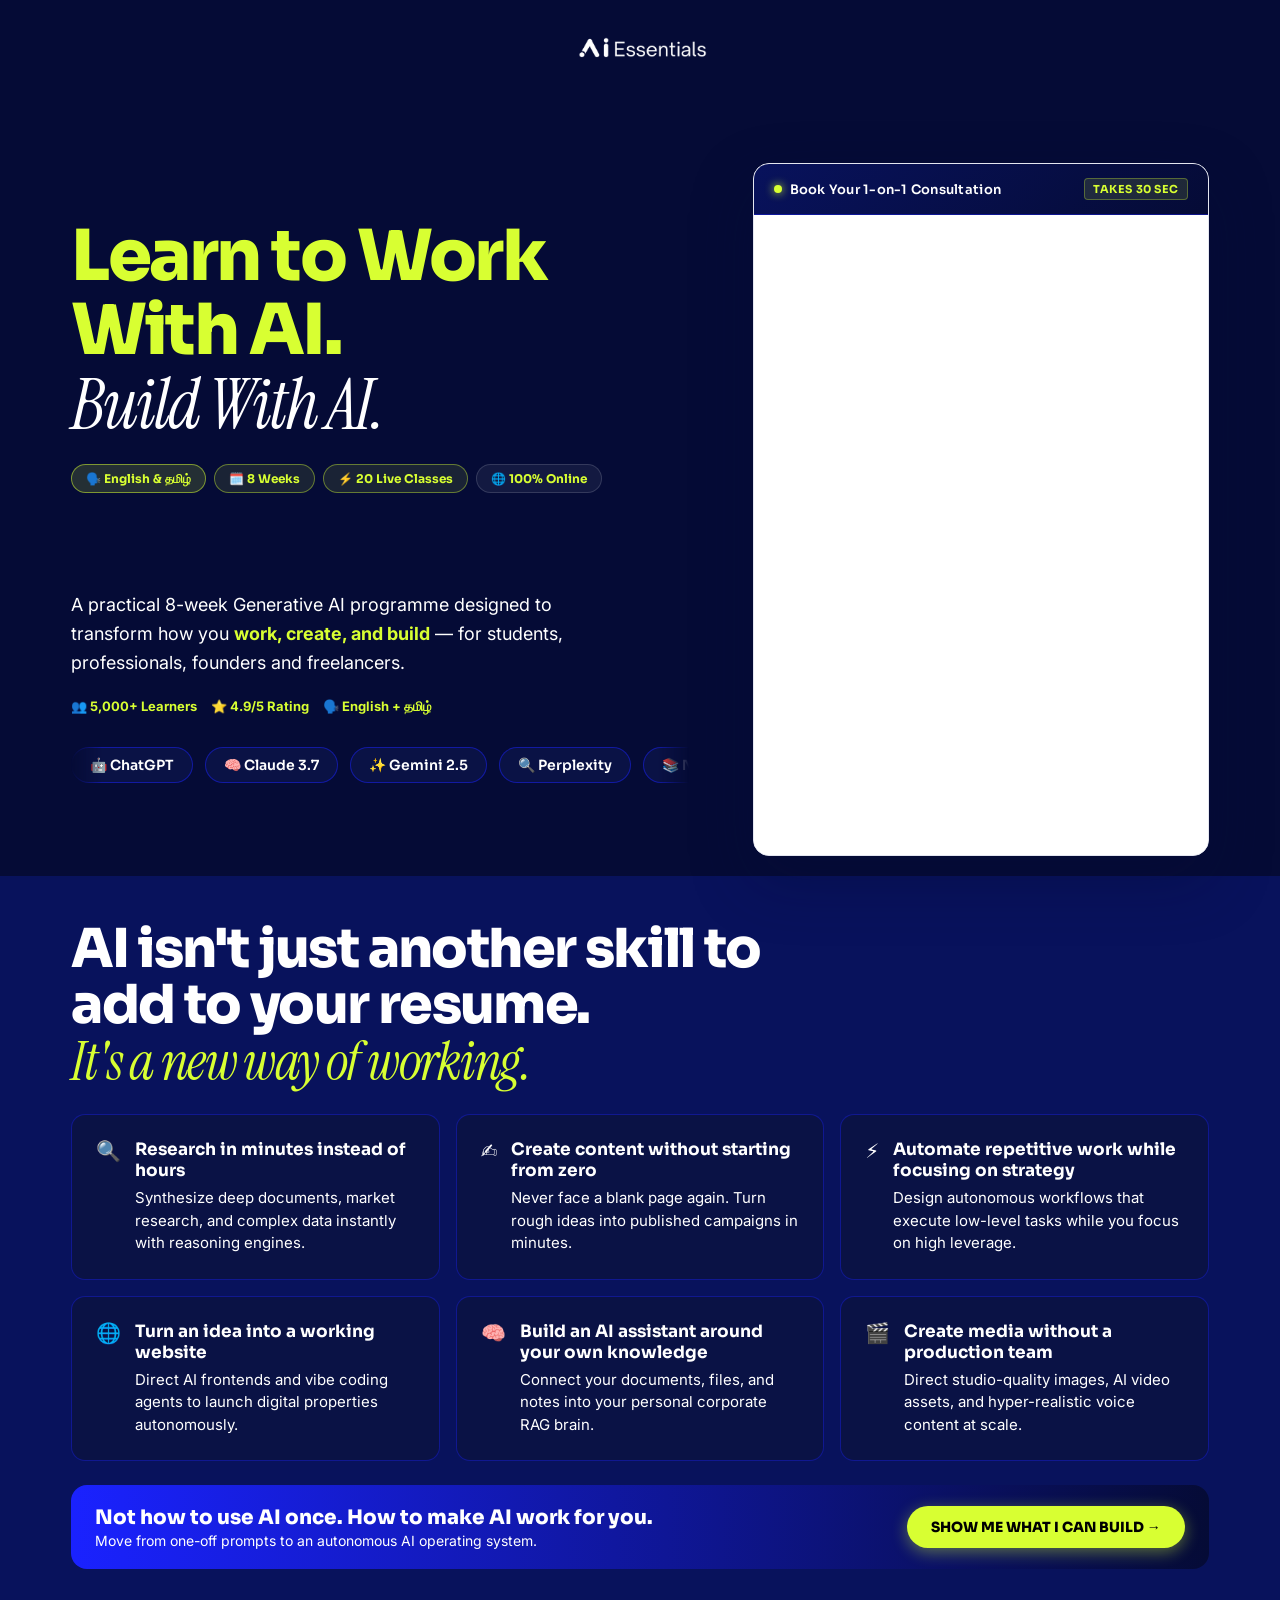
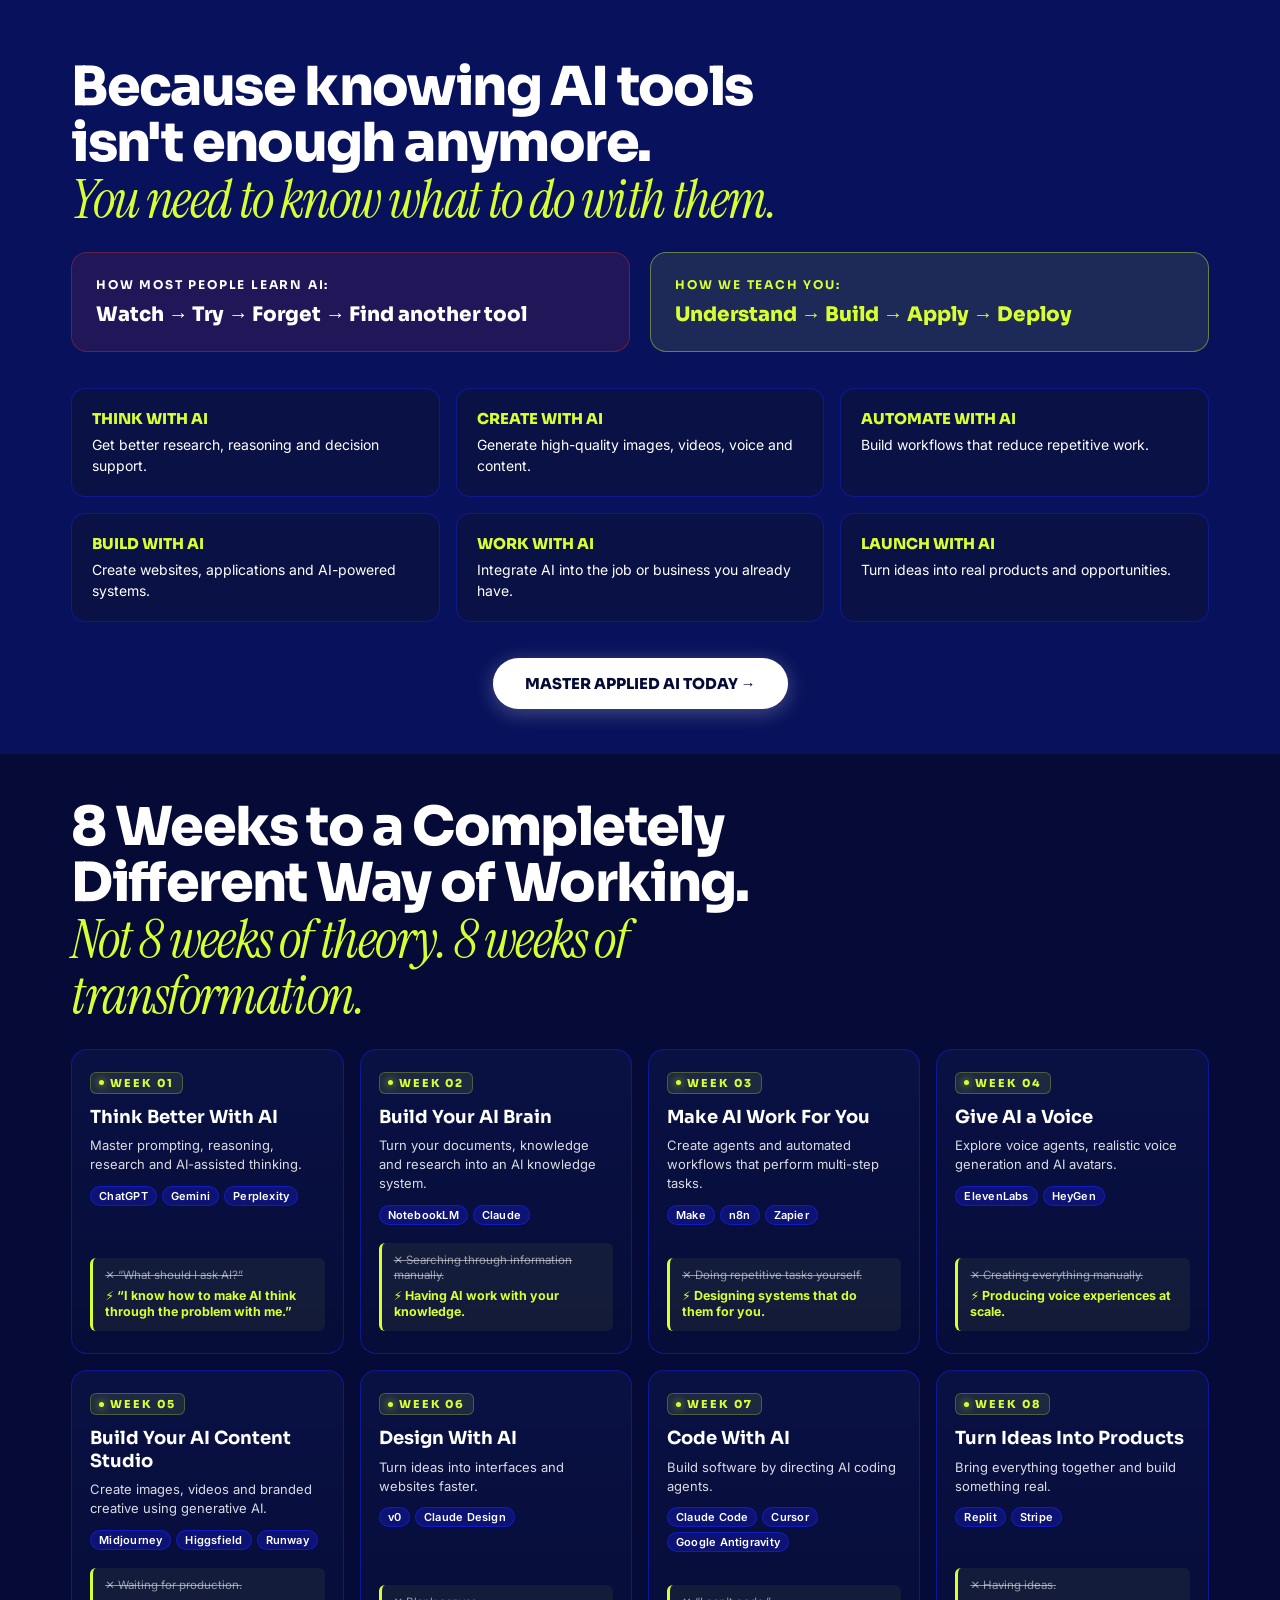
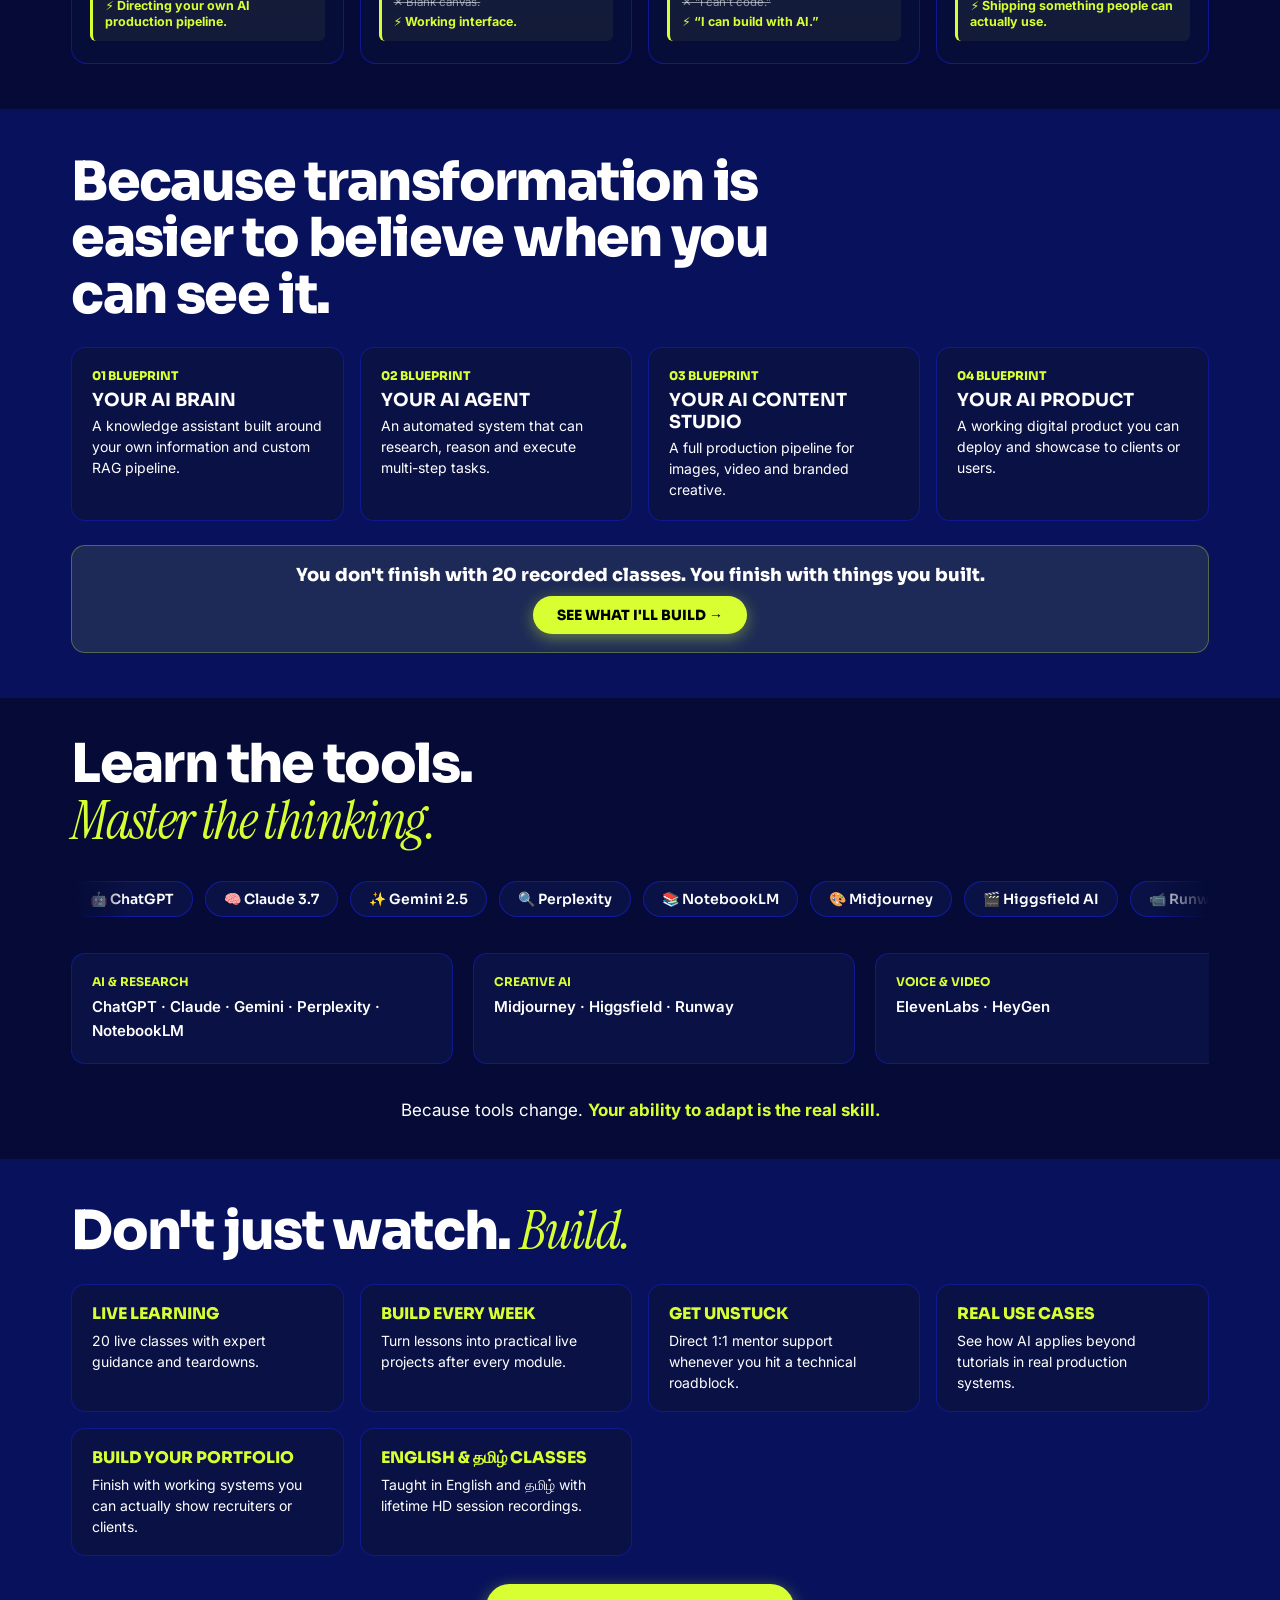
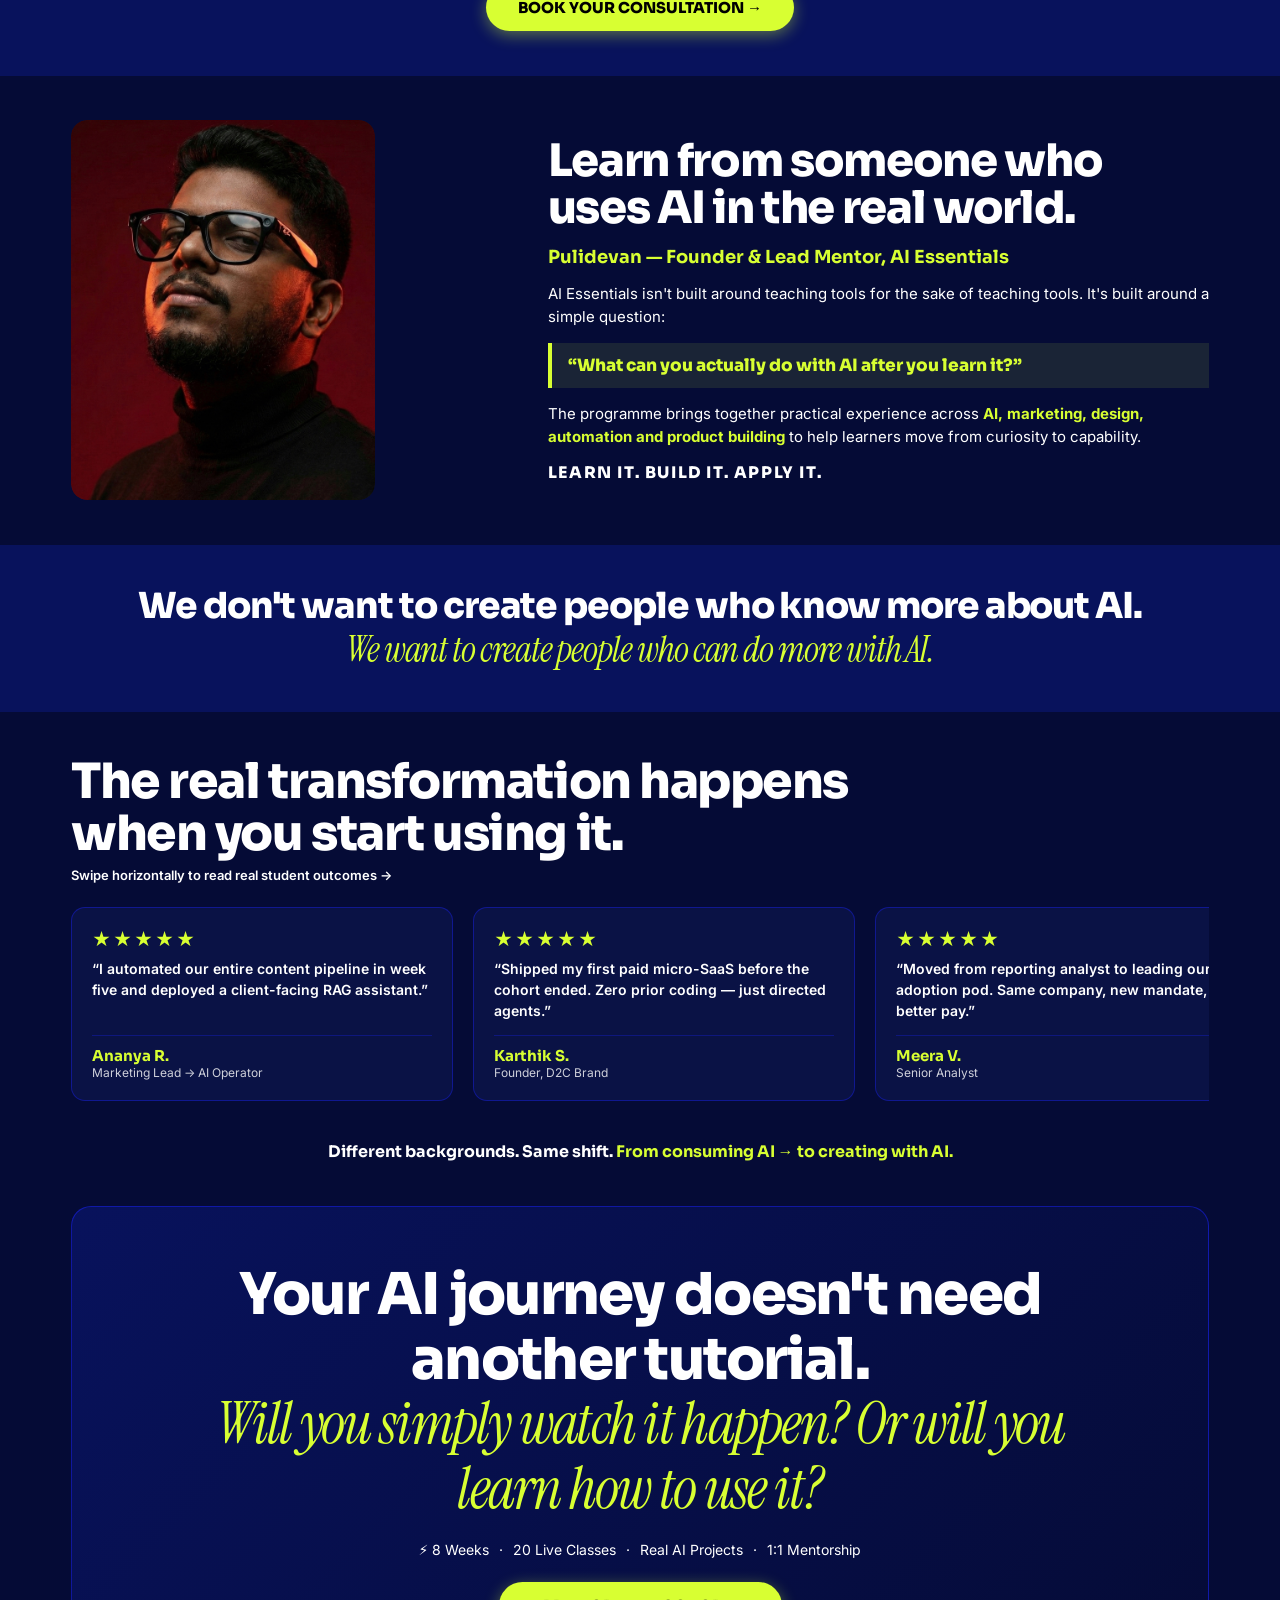
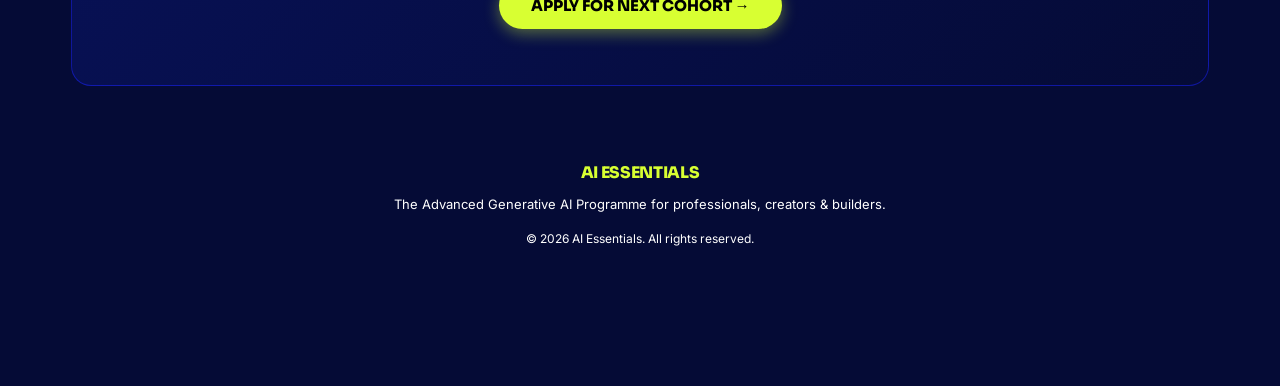
==== commit 44492ae2: "Snapshot: genai.aiessentials.in as live on 2026-11-06 (before CRM consultation form) Co-Authored-By:" ====
--- a/index.html
+++ b/index.html
@@ -15,13 +15,27 @@
   <link rel="preconnect" href="https://stcdn.leadconnectorhq.com" crossorigin>
   <link rel="preconnect" href="https://backend.leadconnectorhq.com" crossorigin>
   <link rel="dns-prefetch" href="https://link.trym.co.in">
-  <link rel="dns-prefetch" href="https://stcdn.leadconnectorhq.com">
+  <!-- Start fetching the lead form before anything else on the page -->
+  <link rel="preload" as="script" href="https://link.trym.co.in/js/form_embed.js">
   <link rel="dns-prefetch" href="https://backend.leadconnectorhq.com">
-  <link rel="preload" as="script" href="https://link.trym.co.in/js/form_embed.js" fetchpriority="high">
-  <script src="https://link.trym.co.in/js/form_embed.js" async fetchpriority="high"></script>
   <link rel="icon" type="image/png" href="assets/favicon.png">
   <link rel="apple-touch-icon" href="assets/favicon.png">
   <link rel="amphtml" href="https://genai.aiessentials.in/amp.html">
+  <script>
+    // Always show a fresh, empty form: the Trym/LeadConnector embed stores the last
+    // visitor's details in localStorage "_ud" and then shows a prefilled form with a
+    // "Start over" prompt. Clear it and stop the embed from saving it again.
+    (function () {
+      try { localStorage.removeItem('_ud'); } catch (e) {}
+      window.addEventListener('message', function (e) {
+        var d = e && e.data;
+        if (Array.isArray(d) && (d[0] === 'set-sticky-contacts' || d[0] === 'fetch-sticky-contacts')) {
+          e.stopImmediatePropagation();
+          try { localStorage.removeItem('_ud'); } catch (err) {}
+        }
+      }, true);
+    })();
+  </script>
   <script>
     // Global Bulletproof Button Click Tracker & DataLayer Push
     window.dataLayer = window.dataLayer || [];
@@ -235,6 +249,12 @@
           white-space: nowrap;
         }
 
+        /* Hide floating toasts while the lead form is on screen */
+        html.form-in-view #recent-enrollment-ticker {
+          opacity: 0 !important;
+          pointer-events: none !important;
+        }
+
         /* Blue Social Proof Enrollment Ticker Toast */
         #recent-enrollment-ticker {
           position: fixed;
@@ -497,10 +517,278 @@
         .form-embed-wrapper {
           position: relative;
           width: 100%;
-          min-height: 594px;
           background: #FFFFFF;
           border-radius: 16px;
           overflow: hidden;
+        }
+
+        /* Premium Native Lead Form Styles */
+        .native-lead-form {
+          padding: 22px 24px 20px;
+          background: #FFFFFF !important;
+          color: #060814 !important;
+          color-scheme: light !important;
+          display: flex;
+          flex-direction: column;
+          gap: 15px;
+          font-family: 'Inter', -apple-system, BlinkMacSystemFont, sans-serif;
+          box-sizing: border-box;
+        }
+        .native-lead-form * {
+          box-sizing: border-box;
+        }
+        .native-lead-form .form-header-title-block {
+          text-align: left;
+          margin-bottom: 2px;
+          padding-bottom: 14px;
+          border-bottom: 1px solid #E4E6F0;
+        }
+        .native-lead-form .form-main-title {
+          font-family: 'Sora', sans-serif !important;
+          font-size: 1.25rem !important;
+          font-weight: 700 !important;
+          color: #060814 !important;
+          -webkit-text-fill-color: #060814 !important;
+          margin: 0 0 4px 0 !important;
+          line-height: 1.25 !important;
+        }
+        .native-lead-form .form-sub-title {
+          font-family: 'Inter', sans-serif !important;
+          font-size: 0.8125rem !important;
+          color: #4A4F6A !important;
+          -webkit-text-fill-color: #4A4F6A !important;
+          margin: 0 !important;
+          line-height: 1.45 !important;
+        }
+        .native-lead-form .form-group {
+          display: flex;
+          flex-direction: column;
+          gap: 6px;
+          text-align: left;
+        }
+        .native-lead-form label {
+          font-family: 'Sora', sans-serif !important;
+          font-size: 0.8125rem !important;
+          font-weight: 600 !important;
+          color: #060814 !important;
+          -webkit-text-fill-color: #060814 !important;
+          letter-spacing: -0.01em;
+          display: flex !important;
+          align-items: center !important;
+          gap: 4px !important;
+        }
+        .native-lead-form label .req {
+          color: #FF3366 !important;
+          -webkit-text-fill-color: #FF3366 !important;
+          font-weight: 700 !important;
+        }
+        .native-lead-form .input-wrap {
+          position: relative;
+          display: flex;
+          align-items: center;
+          width: 100%;
+        }
+        .native-lead-form .input-icon {
+          position: absolute;
+          left: 14px;
+          width: 18px;
+          height: 18px;
+          color: #8C90A8;
+          pointer-events: none;
+          transition: color 0.2s ease;
+        }
+        .native-lead-form input[type="text"],
+        .native-lead-form input[type="email"],
+        .native-lead-form input[type="tel"],
+        .native-lead-form select {
+          width: 100%;
+          height: 46px;
+          padding: 0 14px 0 42px;
+          background: #F9FAFC !important;
+          background-color: #F9FAFC !important;
+          border: 1.5px solid #E4E6F0 !important;
+          border-radius: 10px;
+          font-family: 'Inter', sans-serif !important;
+          font-size: 0.9375rem !important;
+          color: #060814 !important;
+          -webkit-text-fill-color: #060814 !important;
+          color-scheme: light !important;
+          outline: none;
+          transition: all 0.2s cubic-bezier(0.16, 1, 0.3, 1);
+          box-sizing: border-box;
+          -webkit-appearance: none;
+          appearance: none;
+        }
+        .native-lead-form input::placeholder {
+          color: #8C90A8 !important;
+          -webkit-text-fill-color: #8C90A8 !important;
+          font-weight: 400;
+        }
+        .native-lead-form input:focus,
+        .native-lead-form select:focus {
+          background: #FFFFFF !important;
+          background-color: #FFFFFF !important;
+          border-color: #1A22FF !important;
+          box-shadow: 0 0 0 4px rgba(26, 34, 255, 0.12) !important;
+        }
+        .native-lead-form .input-wrap:focus-within .input-icon {
+          color: #1A22FF;
+        }
+
+        /* Phone input with country code badge */
+        .native-lead-form .phone-wrap {
+          display: flex;
+          align-items: stretch;
+        }
+        .native-lead-form .country-badge {
+          display: flex;
+          align-items: center;
+          justify-content: center;
+          gap: 4px;
+          padding: 0 12px;
+          background: #EEF0F8;
+          border: 1.5px solid #E4E6F0;
+          border-right: none;
+          border-radius: 10px 0 0 10px;
+          font-family: 'Sora', sans-serif !important;
+          font-size: 0.8125rem !important;
+          font-weight: 700 !important;
+          color: #060814 !important;
+          -webkit-text-fill-color: #060814 !important;
+          white-space: nowrap;
+          user-select: none;
+        }
+        .native-lead-form .phone-wrap input {
+          border-top-left-radius: 0;
+          border-bottom-left-radius: 0;
+          padding-left: 14px;
+        }
+        .native-lead-form .phone-wrap:focus-within .country-badge {
+          border-color: #1A22FF;
+          background: #E8EAFF;
+        }
+
+        /* Select dropdowns */
+        .native-lead-form .select-wrap {
+          position: relative;
+          width: 100%;
+        }
+        .native-lead-form select {
+          padding-left: 14px;
+          padding-right: 38px;
+          cursor: pointer;
+          background-color: #F9FAFC !important;
+          color: #060814 !important;
+          -webkit-text-fill-color: #060814 !important;
+          color-scheme: light !important;
+        }
+        .native-lead-form select option {
+          color: #060814 !important;
+          background-color: #FFFFFF !important;
+          background: #FFFFFF !important;
+          -webkit-text-fill-color: #060814 !important;
+        }
+        .native-lead-form .select-arrow {
+          position: absolute;
+          right: 14px;
+          top: 50%;
+          transform: translateY(-50%);
+          width: 16px;
+          height: 16px;
+          color: #8C90A8;
+          pointer-events: none;
+          transition: transform 0.2s ease, color 0.2s ease;
+        }
+        .native-lead-form .select-wrap:focus-within .select-arrow {
+          color: #1A22FF;
+          transform: translateY(-50%) rotate(180deg);
+        }
+
+        /* Submit Button */
+        .native-submit-btn {
+          width: 100%;
+          height: 50px;
+          margin-top: 4px;
+          background: #D8FF32 !important;
+          color: #050B36 !important;
+          border: none;
+          border-radius: 12px;
+          font-family: 'Sora', sans-serif;
+          font-size: 1rem;
+          font-weight: 700;
+          letter-spacing: -0.01em;
+          display: flex;
+          align-items: center;
+          justify-content: center;
+          gap: 10px;
+          cursor: pointer;
+          box-shadow: 0 8px 24px rgba(216, 255, 50, 0.45);
+          transition: all 0.25s cubic-bezier(0.16, 1, 0.3, 1);
+          position: relative;
+          overflow: hidden;
+        }
+        .native-submit-btn:hover {
+          transform: translateY(-2px);
+          box-shadow: 0 12px 28px rgba(216, 255, 50, 0.6);
+          background: #E2FF4A !important;
+        }
+        .native-submit-btn:active {
+          transform: translateY(0);
+        }
+        .native-submit-btn .btn-arrow {
+          width: 18px;
+          height: 18px;
+          transition: transform 0.2s ease;
+        }
+        .native-submit-btn:hover .btn-arrow {
+          transform: translateX(4px);
+        }
+        .native-submit-btn.submitting {
+          pointer-events: none;
+          opacity: 0.9;
+        }
+        .native-submit-btn.submitting .btn-arrow {
+          display: none;
+        }
+        .native-submit-btn .btn-spinner {
+          width: 18px;
+          height: 18px;
+          border: 2px solid rgba(5, 11, 54, 0.25);
+          border-top-color: #050B36;
+          border-radius: 50%;
+          animation: formSpin 0.7s linear infinite;
+        }
+        @keyframes formSpin {
+          to { transform: rotate(360deg); }
+        }
+
+        .form-trust-footer {
+          text-align: center;
+          margin-top: -4px;
+          font-size: 0.75rem;
+          color: #8C90A8;
+          display: flex;
+          align-items: center;
+          justify-content: center;
+          gap: 6px;
+        }
+
+        @media (max-width: 600px) {
+          .native-lead-form {
+            padding: 18px 16px 16px;
+            gap: 13px;
+          }
+          .native-lead-form input[type="text"],
+          .native-lead-form input[type="email"],
+          .native-lead-form input[type="tel"],
+          .native-lead-form select {
+            height: 44px;
+            font-size: 0.875rem;
+          }
+          .native-submit-btn {
+            height: 48px;
+            font-size: 0.9375rem;
+          }
         }
 
         .form-embed-wrapper iframe {
@@ -511,10 +799,7 @@
           border-radius: 16px;
           position: relative;
           z-index: 2;
-          opacity: 0;
-          transition: opacity 0.4s ease;
-          margin-bottom: -60px;
-          /* Hide the GHL Privacy Policy footer */
+          /* Visible immediately (no fade-in delay); no negative margin, it clipped the submit button */
         }
 
         .form-embed-wrapper iframe.iframe-loaded {
@@ -1332,66 +1617,34 @@
                 <span
                   style="display: inline-block; width: 8px; height: 8px; border-radius: 50%; background: #D8FF32; box-shadow: 0 0 10px #D8FF32;"></span>
                 <span
-                  style="font-family: 'Sora', sans-serif; font-size: 0.8125rem; font-weight: 600; letter-spacing: 0.02em; color: #FFFFFF;">Let's
-                  find where AI can take you</span>
+                  style="font-family: 'Sora', sans-serif; font-size: 0.8125rem; font-weight: 600; letter-spacing: 0.02em; color: #FFFFFF;">Book Your 1-on-1 Consultation</span>
               </div>
               <span
-                style="font-family: 'Sora', sans-serif; font-size: 0.6875rem; font-weight: 700; color: #D8FF32; text-transform: uppercase; letter-spacing: 0.05em; background: rgba(216,255,50,0.12); padding: 3px 8px; border-radius: 4px; border: 1px solid rgba(216,255,50,0.3);">Book Your Consultation</span>
-            </div>
-            <!-- AI Inference Form Loader Skeleton Overlay -->
-            <div class="form-ai-loader">
-              <div class="ai-pulse-bar">
-                <div class="ai-pulse-dot"></div>
-                <span>⚡ Initializing 1-on-1 AI Strategy Form...</span>
-              </div>
-              <div class="sk-input" style="width: 100%;"></div>
-              <div class="sk-input" style="width: 100%;"></div>
-              <div class="sk-input" style="width: 100%;"></div>
-              <div class="sk-input" style="width: 100%;"></div>
-              <div class="sk-btn" style="width: 100%;"></div>
-            </div>
-            <div class="form-iframe-clipper"
-              style="overflow: hidden; height: 535px; position: relative; background: #FFFFFF;">
-              <iframe src="https://link.trym.co.in/widget/form/C3QNWOEvU9lO9L2o63iY" id="inline-C3QNWOEvU9lO9L2o63iY"
-                style="width: 100%; height: 594px; border: none; display: block;" loading="eager" fetchpriority="high"
-                data-layout="{'id':'INLINE'}" data-trigger-type="alwaysShow" data-trigger-value=""
-                data-activation-type="alwaysActivated" data-activation-value="" data-deactivation-type="neverDeactivate"
-                data-deactivation-value="" data-form-name="Form 0" data-height="594"
-                data-layout-iframe-id="inline-C3QNWOEvU9lO9L2o63iY" data-form-id="C3QNWOEvU9lO9L2o63iY" title="Form 0"
-                onload="this.classList.add('iframe-loaded'); if (window.hideFormLoaders) window.hideFormLoaders();">
+                style="font-family: 'Sora', sans-serif; font-size: 0.6875rem; font-weight: 700; color: #D8FF32; text-transform: uppercase; letter-spacing: 0.05em; background: rgba(216,255,50,0.12); padding: 3px 8px; border-radius: 4px; border: 1px solid rgba(216,255,50,0.3); white-space: nowrap;">Takes 30 sec</span>
+            </div>
+            <div class="trym-iframe-wrapper" style="background: #FFFFFF; position: relative;">
+              <iframe
+                src="https://link.trym.co.in/widget/form/C3QNWOEvU9lO9L2o63iY"
+                loading="eager" fetchpriority="high"
+                style="width: 100%; height: 640px; border: none; display: block;"
+                id="inline-C3QNWOEvU9lO9L2o63iY"
+                data-layout="{'id':'INLINE'}"
+                data-trigger-type="alwaysShow"
+                data-trigger-value=""
+                data-activation-type="alwaysActivated"
+                data-activation-value=""
+                data-deactivation-type="neverDeactivate"
+                data-deactivation-value=""
+                data-form-name="genai.aiessentials.in"
+                data-height="640"
+                data-layout-iframe-id="inline-C3QNWOEvU9lO9L2o63iY"
+                data-form-id="C3QNWOEvU9lO9L2o63iY"
+                data-cookie-consent="true"
+                data-cookie-consent-provider="auto"
+                title="genai.aiessentials.in">
               </iframe>
             </div>
             <script src="https://link.trym.co.in/js/form_embed.js"></script>
-            <script>
-              window.hideFormLoaders = function () {
-                var loaders = document.querySelectorAll('.form-ai-loader');
-                loaders.forEach(function (l) { l.classList.add('loaded'); });
-              };
-              function autoCropIframeFooters() {
-                var clippers = document.querySelectorAll('.form-iframe-clipper');
-                clippers.forEach(function (c) {
-                  var iframe = c.querySelector('iframe');
-                  if (iframe && iframe.offsetHeight > 100) {
-                    var targetH = iframe.offsetHeight - 62;
-                    c.style.height = targetH + 'px';
-                    c.style.maxHeight = targetH + 'px';
-                  }
-                });
-              }
-              window.addEventListener('load', function () {
-                autoCropIframeFooters();
-                setTimeout(window.hideFormLoaders, 600);
-              });
-              window.addEventListener('resize', autoCropIframeFooters);
-              window.addEventListener('message', function (e) {
-                setTimeout(autoCropIframeFooters, 50);
-                setTimeout(autoCropIframeFooters, 200);
-                setTimeout(autoCropIframeFooters, 600);
-                setTimeout(window.hideFormLoaders, 300);
-              });
-              setInterval(autoCropIframeFooters, 200);
-              setTimeout(window.hideFormLoaders, 1600);
-            </script>
           </div>
         </div>
       </section>
@@ -2505,6 +2758,8 @@
       let currentIndex = 0;
       function displayNextTicker() {
         if (sessionStorage.getItem('dismissed_recent_ticker') === 'true') return;
+        // Never pop the toast over the lead form
+        if (window.__formInView) return;
         let ticker = document.getElementById('recent-enrollment-ticker');
         if (!ticker) {
           ticker = document.createElement('div');
@@ -2636,12 +2891,47 @@
       function forceVisible() {
         var bar = document.getElementById('sticky-bottom-bar');
         if (!bar) return;
-        bar.classList.add('visible');
-        bar.style.setProperty('transform', 'none', 'important');
-        bar.style.setProperty('opacity', '1', 'important');
+        // Slide the bar away while the lead form is on screen so it never covers the form
+        var hide = !!window.__formInView;
+        bar.classList.toggle('visible', !hide);
+        bar.style.setProperty('transition', 'transform 0.3s ease, opacity 0.3s ease', 'important');
+        bar.style.setProperty('transform', hide ? 'translateY(110%)' : 'none', 'important');
+        bar.style.setProperty('opacity', hide ? '0' : '1', 'important');
         bar.style.setProperty('visibility', 'visible', 'important');
         bar.style.setProperty('display', 'block', 'important');
-        bar.style.setProperty('pointer-events', 'auto', 'important');
+        bar.style.setProperty('pointer-events', hide ? 'none' : 'auto', 'important');
+      }
+      window.__refreshStickyBar = forceVisible;
+
+      // Track whether the hero lead form is visible (or being filled in)
+      function watchForm() {
+        var form = document.getElementById('enroll');
+        if (!form) return;
+        var inView = false, focused = false;
+        function update() {
+          window.__formInView = inView || focused;
+          document.documentElement.classList.toggle('form-in-view', window.__formInView);
+          forceVisible();
+        }
+        if ('IntersectionObserver' in window) {
+          new IntersectionObserver(function (entries) {
+            inView = entries[0].isIntersecting;
+            update();
+          }, { threshold: 0.15 }).observe(form);
+        }
+        // Clicking into the embedded form moves focus into its iframe
+        window.addEventListener('blur', function () {
+          setTimeout(function () {
+            focused = !!(document.activeElement && form.contains(document.activeElement));
+            update();
+          }, 0);
+        });
+        window.addEventListener('focus', function () { focused = false; update(); });
+      }
+      if (document.readyState === 'loading') {
+        document.addEventListener('DOMContentLoaded', watchForm);
+      } else {
+        watchForm();
       }
       forceVisible();
       document.addEventListener('DOMContentLoaded', forceVisible);
@@ -2709,39 +2999,213 @@
             Essentials</span>
           <h3
             style="margin: 2px 0 0 0; font-family: 'Sora', sans-serif; font-size: 1.25rem; font-weight: 700; color: #060814;">
-            Book Your Consultation</h3>
+            Book Your 1-on-1 Consultation</h3>
+          <p style="margin: 4px 0 0 0; font-family: 'Inter', sans-serif; font-size: 0.8125rem; color: #4A4F6A;">Reserve your personalized AI roadmap session. 100% free, zero obligation.</p>
         </div>
         <button id="close-modal-btn" type="button" aria-label="Close modal" onclick="closeLeadModal()"
           style="background: #F0F2F8; border: none; width: 36px; height: 36px; border-radius: 50%; cursor: pointer; font-size: 1.25rem; display: flex; align-items: center; justify-content: center; color: #4A4F6A; outline: none; z-index: 99;">✕</button>
       </div>
-      <div class="form-embed-wrapper" style="overflow: hidden; border-radius: 16px; position: relative;">
-        <!-- AI Inference Form Loader Skeleton Overlay -->
-        <div class="form-ai-loader">
-          <div class="ai-pulse-bar">
-            <div class="ai-pulse-dot"></div>
-            <span>⚡ Loading AI Consultation Booking...</span>
-          </div>
-          <div class="sk-input" style="width: 100%;"></div>
-          <div class="sk-input" style="width: 100%;"></div>
-          <div class="sk-input" style="width: 100%;"></div>
-          <div class="sk-input" style="width: 100%;"></div>
-          <div class="sk-btn" style="width: 100%;"></div>
-        </div>
-        <div class="form-iframe-clipper"
-          style="overflow: hidden; height: 535px; position: relative; background: #FFFFFF;">
-          <iframe src="https://link.trym.co.in/widget/form/C3QNWOEvU9lO9L2o63iY"
-            id="drawer-inline-C3QNWOEvU9lO9L2o63iY"
-            style="width: 100%; height: 594px; border: none; display: block;" loading="eager" fetchpriority="high"
-            data-layout="{'id':'INLINE'}" data-trigger-type="alwaysShow" data-trigger-value=""
-            data-activation-type="alwaysActivated" data-activation-value="" data-deactivation-type="neverDeactivate"
-            data-deactivation-value="" data-form-name="Form 0" data-height="594"
-            data-layout-iframe-id="drawer-inline-C3QNWOEvU9lO9L2o63iY" data-form-id="C3QNWOEvU9lO9L2o63iY"
-            title="Form 0" onload="this.classList.add('iframe-loaded'); if (window.hideFormLoaders) window.hideFormLoaders();">
-          </iframe>
-        </div>
+      <div class="trym-iframe-wrapper" style="background: #FFFFFF; min-height: 520px; overflow: hidden; position: relative; border-radius: 8px;">
+        <iframe
+          src="https://link.trym.co.in/widget/form/C3QNWOEvU9lO9L2o63iY"
+          loading="lazy"
+          style="width: 100%; height: 580px; border: none; display: block;"
+          id="drawer-inline-C3QNWOEvU9lO9L2o63iY"
+          data-layout="{'id':'INLINE'}"
+          data-trigger-type="alwaysShow"
+          data-trigger-value=""
+          data-activation-type="alwaysActivated"
+          data-activation-value=""
+          data-deactivation-type="neverDeactivate"
+          data-deactivation-value=""
+          data-form-name="genai.aiessentials.in"
+          data-height="580"
+          data-layout-iframe-id="drawer-inline-C3QNWOEvU9lO9L2o63iY"
+          data-form-id="C3QNWOEvU9lO9L2o63iY"
+          data-cookie-consent="true"
+          data-cookie-consent-provider="auto"
+          title="genai.aiessentials.in">
+        </iframe>
       </div>
     </div>
   </div>
+
+  <!-- Native Form Submission Handler & UTM Parameter Tracker -->
+  <script>
+    // Optional Webhook endpoint (if you configure a Webhook in Trym/Zapier/Make, set it here)
+    window.TRYM_WEBHOOK_URL = window.TRYM_WEBHOOK_URL || "";
+
+    // Auto populate UTM tags into hidden form fields on page load
+    document.addEventListener("DOMContentLoaded", function () {
+      try {
+        var urlParams = new URLSearchParams(window.location.search);
+        var utmKeys = ["utm_source", "utm_medium", "utm_campaign", "utm_content", "utm_adset"];
+        utmKeys.forEach(function (key) {
+          var val = urlParams.get(key);
+          if (val) {
+            document.querySelectorAll('input[name="' + key + '"]').forEach(function (inp) {
+              inp.value = val;
+            });
+          }
+        });
+      } catch (e) {}
+    });
+
+    // Native Form Submission Function
+    window.handleNativeLeadSubmit = function (event, form) {
+      event.preventDefault();
+
+      var submitBtn = form.querySelector('.native-submit-btn');
+      var btnText = submitBtn ? submitBtn.querySelector('.btn-text') : null;
+      var btnSpinner = submitBtn ? submitBtn.querySelector('.btn-spinner') : null;
+      var btnArrow = submitBtn ? submitBtn.querySelector('.btn-arrow') : null;
+
+      var nameInput = form.querySelector('input[name="first_name"]');
+      var phoneInput = form.querySelector('input[name="phone"]');
+      var emailInput = form.querySelector('input[name="email"]');
+      var describeSelect = form.querySelector('select[name="which_describes_you"]');
+      var goalSelect = form.querySelector('select[name="what_do_you_want_ai_to_help_you_achieve"]');
+
+      if (!nameInput || !nameInput.value.trim()) {
+        if (nameInput) nameInput.focus();
+        return false;
+      }
+
+      var rawPhone = phoneInput ? phoneInput.value.trim().replace(/\D/g, '') : '';
+      if (!rawPhone || rawPhone.length < 10) {
+        if (phoneInput) phoneInput.focus();
+        alert('Please enter a valid 10-digit WhatsApp number.');
+        return false;
+      }
+
+      if (!emailInput || !emailInput.value.trim() || !emailInput.checkValidity()) {
+        if (emailInput) emailInput.focus();
+        return false;
+      }
+
+      if (!describeSelect || !describeSelect.value) {
+        if (describeSelect) describeSelect.focus();
+        return false;
+      }
+
+      if (!goalSelect || !goalSelect.value) {
+        if (goalSelect) goalSelect.focus();
+        return false;
+      }
+
+      // UI Submitting State
+      if (submitBtn) submitBtn.classList.add('submitting');
+      if (btnText) btnText.textContent = '⚡ Confirming Consultation...';
+      if (btnArrow) btnArrow.style.display = 'none';
+      if (btnSpinner) btnSpinner.style.display = 'inline-block';
+
+      // Capture UTMs
+      var urlParams = new URLSearchParams(window.location.search);
+      var utmSource = urlParams.get('utm_source') || (form.querySelector('input[name="utm_source"]') ? form.querySelector('input[name="utm_source"]').value : '');
+      var utmMedium = urlParams.get('utm_medium') || (form.querySelector('input[name="utm_medium"]') ? form.querySelector('input[name="utm_medium"]').value : '');
+      var utmCampaign = urlParams.get('utm_campaign') || (form.querySelector('input[name="utm_campaign"]') ? form.querySelector('input[name="utm_campaign"]').value : '');
+      var utmContent = urlParams.get('utm_content') || (form.querySelector('input[name="utm_content"]') ? form.querySelector('input[name="utm_content"]').value : '');
+      var utmAdset = urlParams.get('utm_adset') || (form.querySelector('input[name="utm_adset"]') ? form.querySelector('input[name="utm_adset"]').value : '');
+
+      var fullPhone = '+91' + rawPhone.slice(-10);
+
+      var payload = {
+        formId: 'C3QNWOEvU9lO9L2o63iY',
+        location_id: 'U8SNgySI480lSg0MThRA',
+        first_name: nameInput.value.trim(),
+        phone: fullPhone,
+        email: emailInput.value.trim(),
+        C7s3xCfqb9hlywK4Y1kM: describeSelect.value,
+        which_describes_you: describeSelect.value,
+        dUhkGETQ7V05OCyrXe8l: goalSelect.value,
+        what_do_you_want_ai_to_help_you_achieve: goalSelect.value,
+        utm_source: utmSource,
+        utm_medium: utmMedium,
+        utm_campaign: utmCampaign,
+        utm_content: utmContent,
+        utm_adset: utmAdset
+      };
+
+      // GTM DataLayer Event
+      if (window.dataLayer) {
+        window.dataLayer.push({
+          event: 'lead_form_submitted',
+          form_name: 'genai_aiessentials_consultation',
+          lead: {
+            name: payload.first_name,
+            email: payload.email,
+            phone: payload.phone,
+            profile: payload.which_describes_you,
+            goal: payload.what_do_you_want_ai_to_help_you_achieve
+          }
+        });
+      }
+
+      // Meta Pixel Event
+      if (typeof fbq === 'function') {
+        fbq('track', 'Lead', {
+          content_name: 'AI Consultation',
+          value: 0,
+          currency: 'INR'
+        });
+      }
+
+      // Background Headless Bridge to Trym Form C3QNWOEvU9lO9L2o63iY
+      try {
+        var bridgeParams = new URLSearchParams();
+        bridgeParams.set('first_name', payload.first_name);
+        bridgeParams.set('phone', payload.phone);
+        bridgeParams.set('email', payload.email);
+        bridgeParams.set('which_describes_you', payload.which_describes_you);
+        bridgeParams.set('what_do_you_want_ai_to_help_you_achieve', payload.what_do_you_want_ai_to_help_you_achieve);
+        if (utmSource) bridgeParams.set('utm_source', utmSource);
+        if (utmMedium) bridgeParams.set('utm_medium', utmMedium);
+        if (utmCampaign) bridgeParams.set('utm_campaign', utmCampaign);
+        if (utmContent) bridgeParams.set('utm_content', utmContent);
+        if (utmAdset) bridgeParams.set('utm_adset', utmAdset);
+
+        var bridge = document.getElementById('trym-headless-bridge');
+        if (!bridge) {
+          bridge = document.createElement('iframe');
+          bridge.id = 'trym-headless-bridge';
+          bridge.style.display = 'none';
+          bridge.style.width = '0';
+          bridge.style.height = '0';
+          bridge.style.border = 'none';
+          document.body.appendChild(bridge);
+        }
+        bridge.src = 'https://link.trym.co.in/widget/form/C3QNWOEvU9lO9L2o63iY?' + bridgeParams.toString();
+      } catch (err) {
+        console.warn('Bridge notice:', err);
+      }
+
+      // Optional Webhook
+      if (window.TRYM_WEBHOOK_URL) {
+        try {
+          fetch(window.TRYM_WEBHOOK_URL, {
+            method: 'POST',
+            headers: { 'Content-Type': 'application/json' },
+            body: JSON.stringify(payload),
+            mode: 'no-cors'
+          }).catch(function (e) { console.warn('Webhook notice:', e); });
+        } catch (e) {}
+      }
+
+      // Save lead name for thank you page
+      try {
+        sessionStorage.setItem('lead_first_name', payload.first_name);
+      } catch (e) {}
+
+      // Smooth Redirect to Thank You page
+      setTimeout(function () {
+        window.location.href = 'thankyou.html';
+      }, 600);
+
+      return false;
+    };
+  </script>
+    </div>
+  </div>
 </body>
 
 </html>
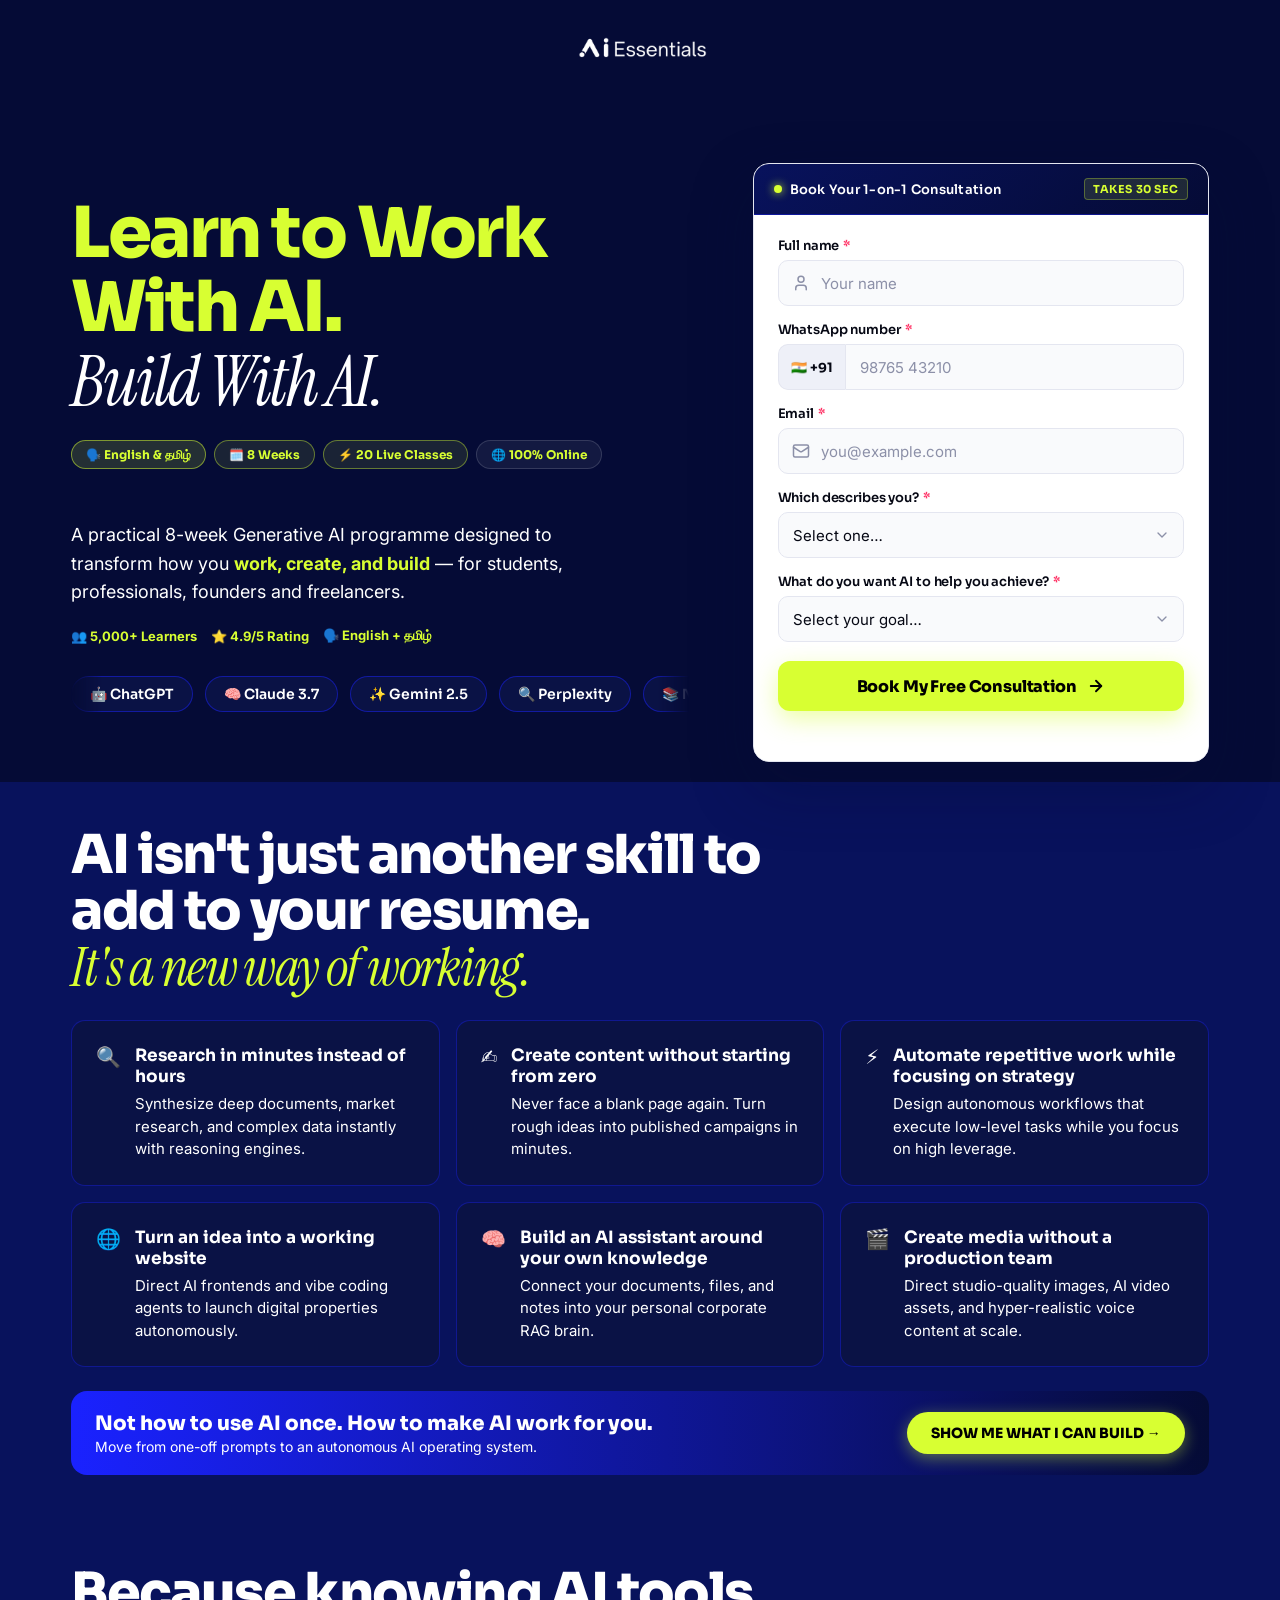
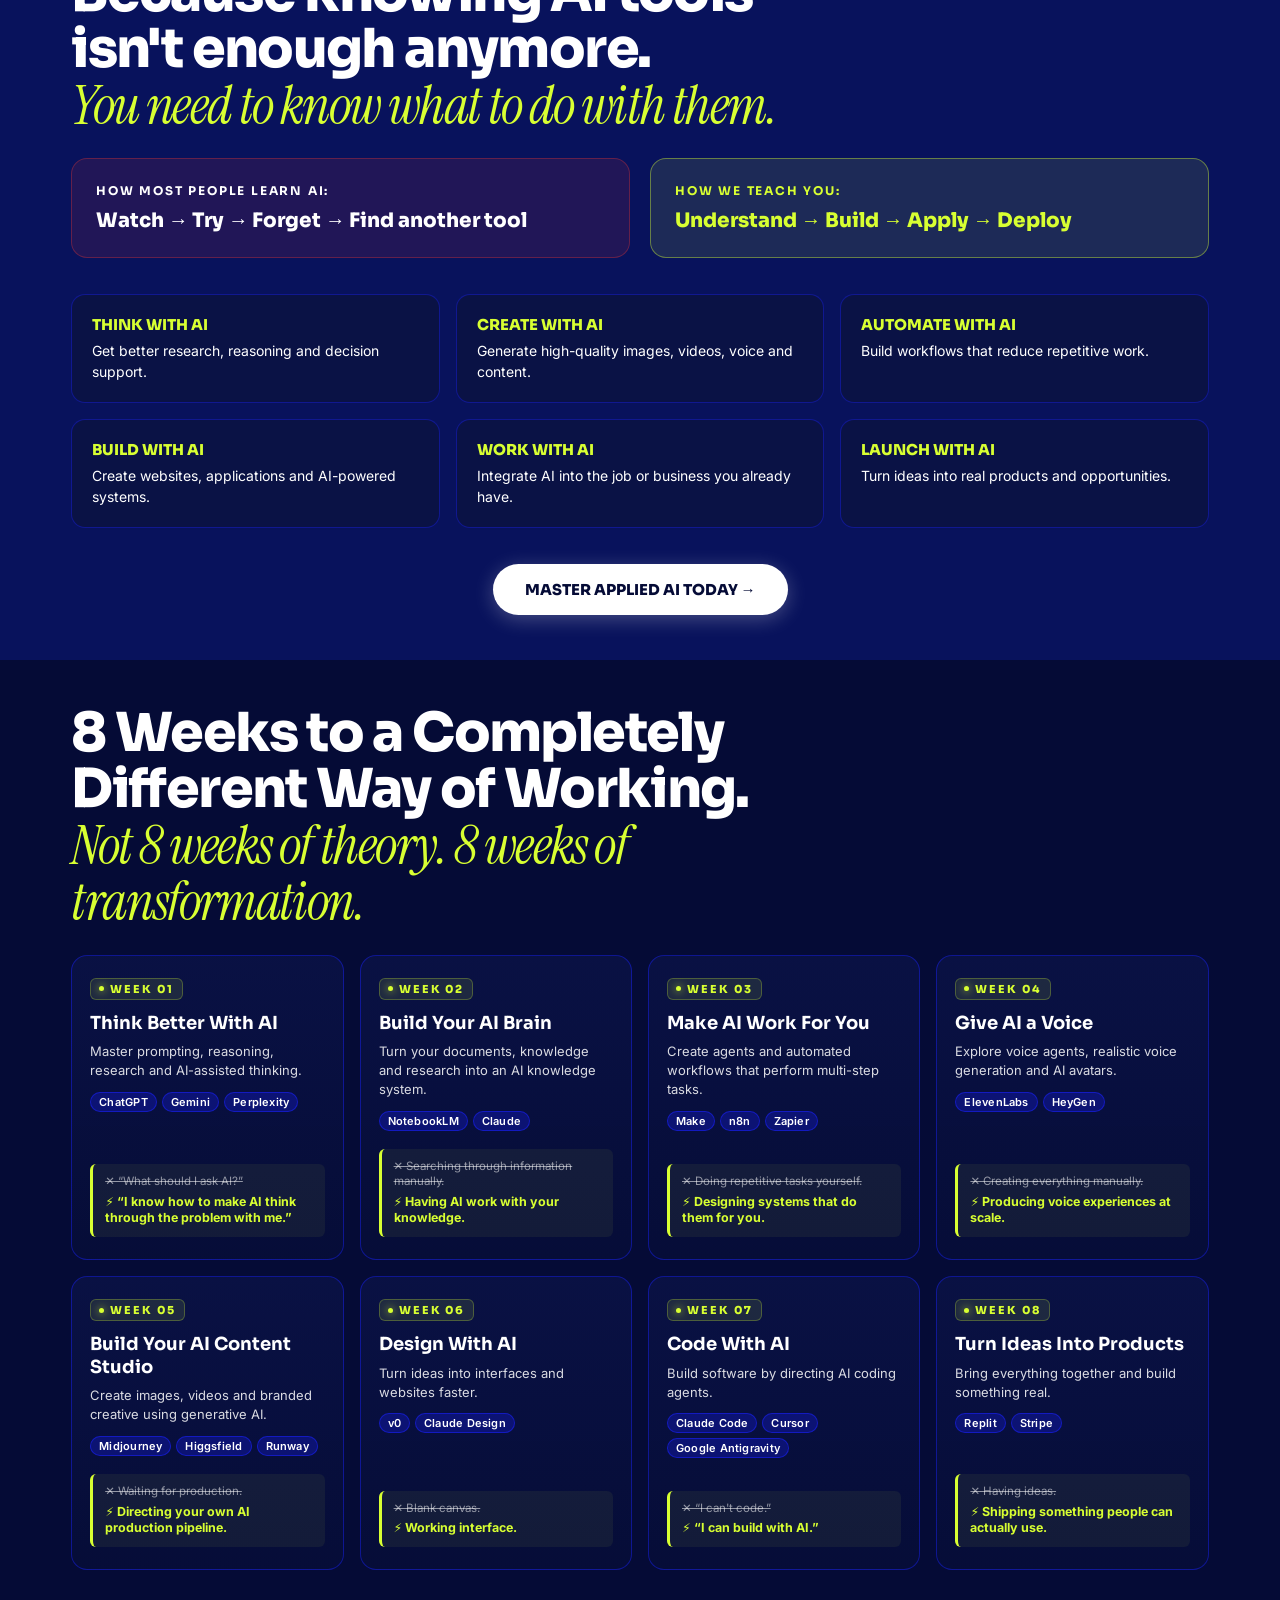
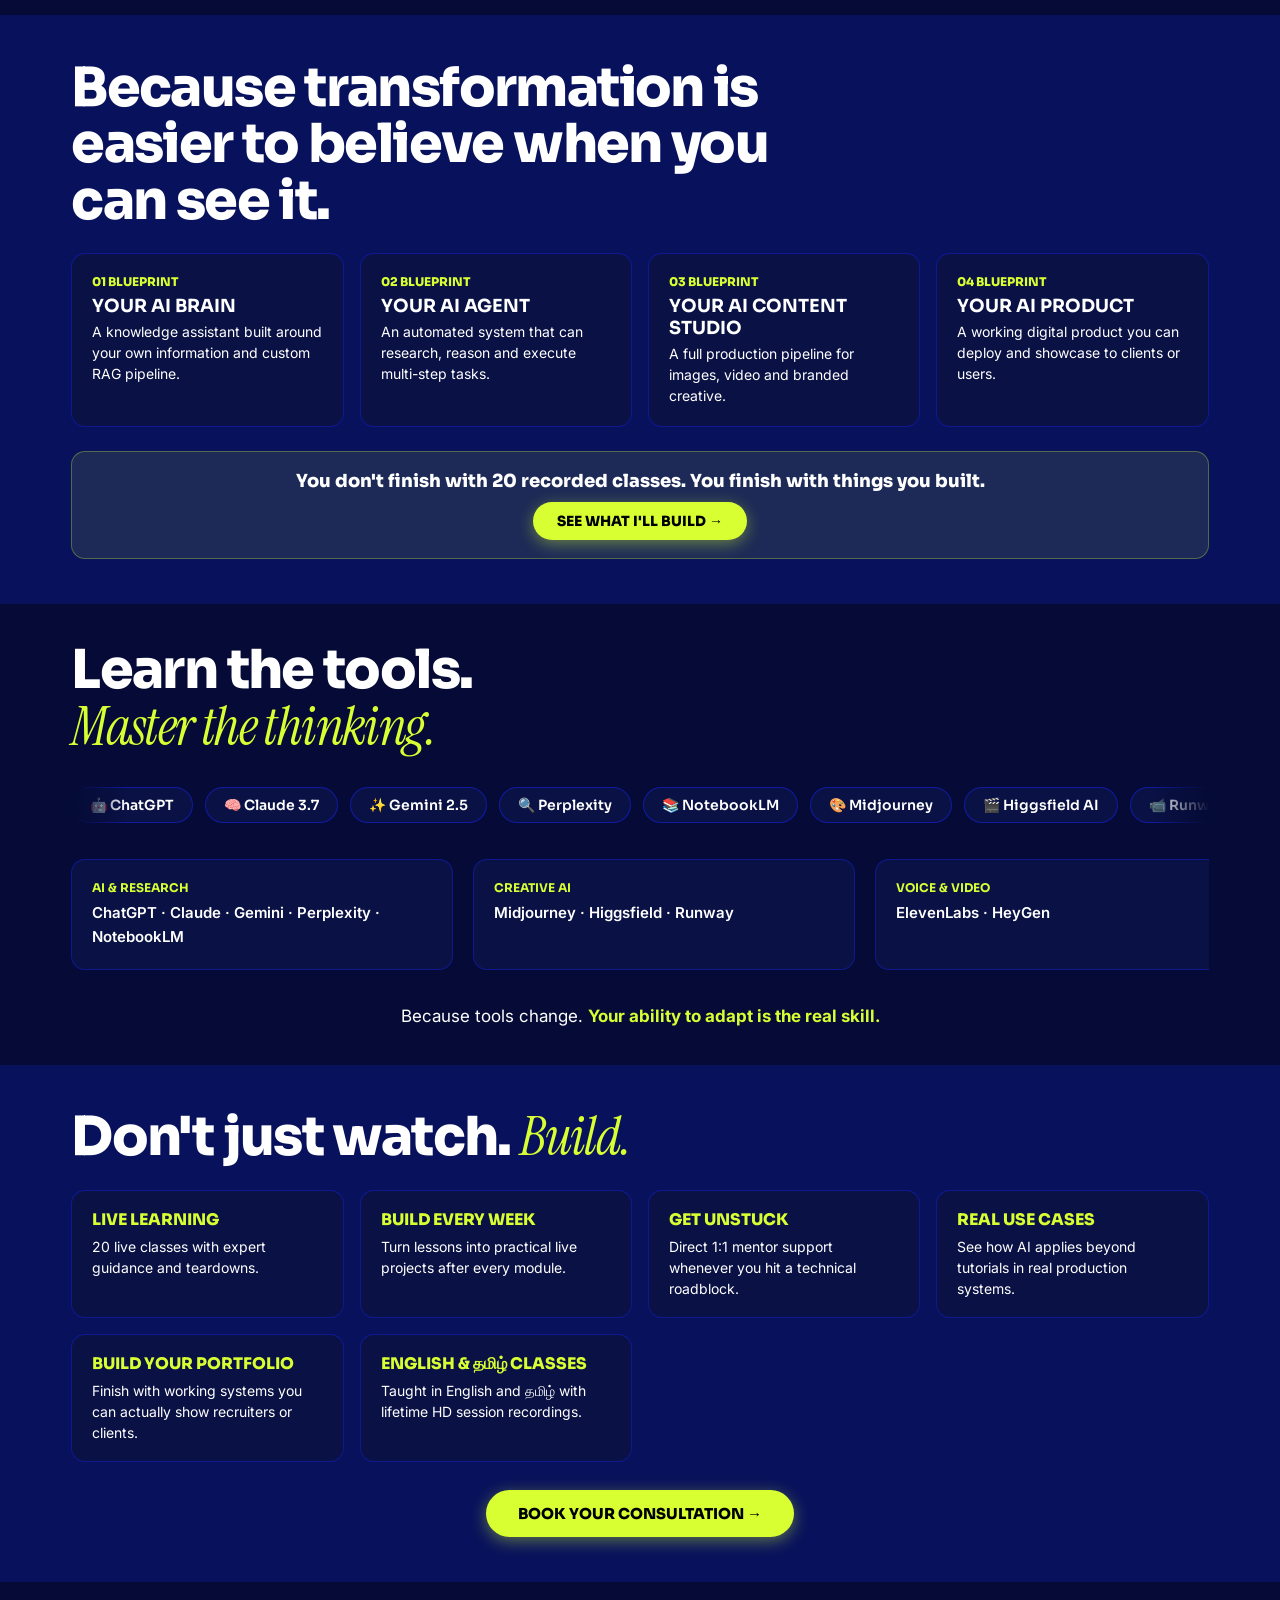
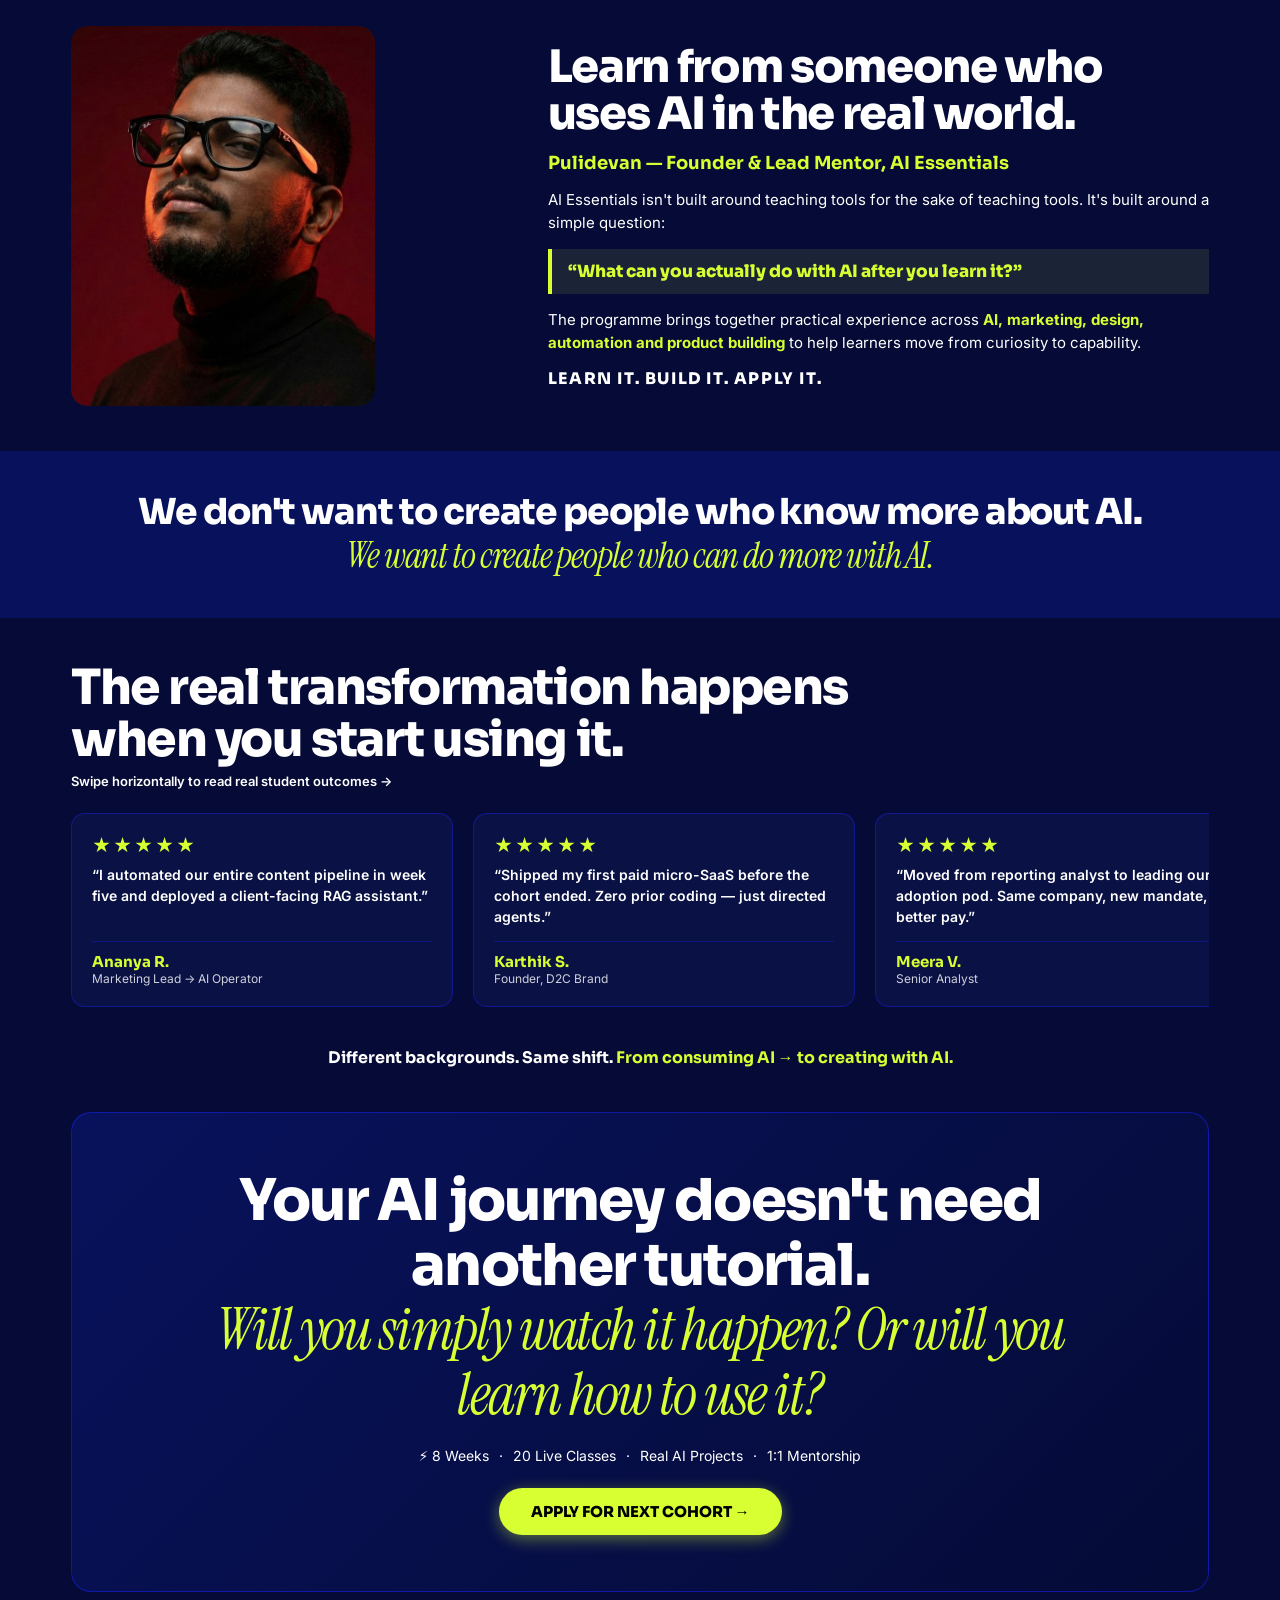
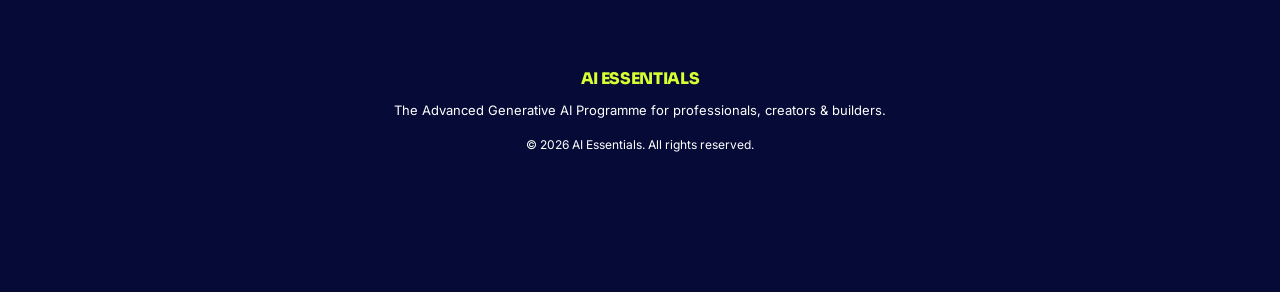
==== commit 8f3f6569: "Replace Trym form with the CRM consultation form (leads go to leads.aiessentials.in) Co-Authored-By:" ====
--- a/index.html
+++ b/index.html
@@ -1,4 +1,5 @@
 <!DOCTYPE html>
+<!-- build: 2026.11.06-crm-form -->
 <html>
 
 <head>
@@ -11,13 +12,7 @@
   <!-- End Google Tag Manager -->
   <meta charset="utf-8">
   <meta name="viewport" content="width=device-width, initial-scale=1">
-  <link rel="preconnect" href="https://link.trym.co.in" crossorigin>
-  <link rel="preconnect" href="https://stcdn.leadconnectorhq.com" crossorigin>
-  <link rel="preconnect" href="https://backend.leadconnectorhq.com" crossorigin>
-  <link rel="dns-prefetch" href="https://link.trym.co.in">
-  <!-- Start fetching the lead form before anything else on the page -->
-  <link rel="preload" as="script" href="https://link.trym.co.in/js/form_embed.js">
-  <link rel="dns-prefetch" href="https://backend.leadconnectorhq.com">
+  <link rel="preconnect" href="https://leads.aiessentials.in" crossorigin>
   <link rel="icon" type="image/png" href="assets/favicon.png">
   <link rel="apple-touch-icon" href="assets/favicon.png">
   <link rel="amphtml" href="https://genai.aiessentials.in/amp.html">
@@ -522,6 +517,17 @@
           overflow: hidden;
         }
 
+        /* CRM consultation form: errors + success */
+        .native-lead-form .field-error { font-size: 0.75rem; color: #E11D48; min-height: 0; line-height: 1.3; }
+        .native-lead-form .field-error:empty { display: none; }
+        .native-lead-form [aria-invalid="true"] { border-color: #E11D48 !important; background: #FFF5F7 !important; }
+        .native-lead-form .form-error { padding: 10px 12px; border-radius: 10px; background: #FFF1F2; border: 1px solid #FECDD3; color: #BE123C; font-size: 0.8125rem; }
+        .native-lead-form .form-trust-footer { margin: 0; }
+        .native-lead-form .native-submit-btn:disabled { cursor: wait; }
+        .native-lead-form.consult-success { text-align: center; align-items: center; padding: 40px 24px; }
+        .native-lead-form .consult-success-icon { width: 60px; height: 60px; border-radius: 50%; display: grid; place-items: center; background: #D8FF32; color: #050B36; }
+        #lead-modal-drawer .native-lead-form { padding-left: 0; padding-right: 0; }
+
         /* Premium Native Lead Form Styles */
         .native-lead-form {
           padding: 22px 24px 20px;
@@ -1622,29 +1628,8 @@
               <span
                 style="font-family: 'Sora', sans-serif; font-size: 0.6875rem; font-weight: 700; color: #D8FF32; text-transform: uppercase; letter-spacing: 0.05em; background: rgba(216,255,50,0.12); padding: 3px 8px; border-radius: 4px; border: 1px solid rgba(216,255,50,0.3); white-space: nowrap;">Takes 30 sec</span>
             </div>
-            <div class="trym-iframe-wrapper" style="background: #FFFFFF; position: relative;">
-              <iframe
-                src="https://link.trym.co.in/widget/form/C3QNWOEvU9lO9L2o63iY"
-                loading="eager" fetchpriority="high"
-                style="width: 100%; height: 640px; border: none; display: block;"
-                id="inline-C3QNWOEvU9lO9L2o63iY"
-                data-layout="{'id':'INLINE'}"
-                data-trigger-type="alwaysShow"
-                data-trigger-value=""
-                data-activation-type="alwaysActivated"
-                data-activation-value=""
-                data-deactivation-type="neverDeactivate"
-                data-deactivation-value=""
-                data-form-name="genai.aiessentials.in"
-                data-height="640"
-                data-layout-iframe-id="inline-C3QNWOEvU9lO9L2o63iY"
-                data-form-id="C3QNWOEvU9lO9L2o63iY"
-                data-cookie-consent="true"
-                data-cookie-consent-provider="auto"
-                title="genai.aiessentials.in">
-              </iframe>
-            </div>
-            <script src="https://link.trym.co.in/js/form_embed.js"></script>
+            <!-- CRM consultation form (leads go to leads.aiessentials.in). Source: Aiess CRM repo embeds/consult-form -->
+            <div data-aiess-consult data-success-url="thankyou.html" data-cta="Book My Free Consultation"></div>
           </div>
         </div>
       </section>
@@ -2623,6 +2608,9 @@
           }
         }, { passive: true });
       });
+
+      // The CRM consultation form announces a saved booking with this event.
+      window.addEventListener('aiess:lead', function () { handleFormSubmission(); });
 
       function handleFormSubmission() {
         if (window.hasTrackedLeadSubmission) return;
@@ -3005,28 +2993,7 @@
         <button id="close-modal-btn" type="button" aria-label="Close modal" onclick="closeLeadModal()"
           style="background: #F0F2F8; border: none; width: 36px; height: 36px; border-radius: 50%; cursor: pointer; font-size: 1.25rem; display: flex; align-items: center; justify-content: center; color: #4A4F6A; outline: none; z-index: 99;">✕</button>
       </div>
-      <div class="trym-iframe-wrapper" style="background: #FFFFFF; min-height: 520px; overflow: hidden; position: relative; border-radius: 8px;">
-        <iframe
-          src="https://link.trym.co.in/widget/form/C3QNWOEvU9lO9L2o63iY"
-          loading="lazy"
-          style="width: 100%; height: 580px; border: none; display: block;"
-          id="drawer-inline-C3QNWOEvU9lO9L2o63iY"
-          data-layout="{'id':'INLINE'}"
-          data-trigger-type="alwaysShow"
-          data-trigger-value=""
-          data-activation-type="alwaysActivated"
-          data-activation-value=""
-          data-deactivation-type="neverDeactivate"
-          data-deactivation-value=""
-          data-form-name="genai.aiessentials.in"
-          data-height="580"
-          data-layout-iframe-id="drawer-inline-C3QNWOEvU9lO9L2o63iY"
-          data-form-id="C3QNWOEvU9lO9L2o63iY"
-          data-cookie-consent="true"
-          data-cookie-consent-provider="auto"
-          title="genai.aiessentials.in">
-        </iframe>
-      </div>
+      <div data-aiess-consult data-success-url="thankyou.html" data-cta="Book My Free Consultation"></div>
     </div>
   </div>
 
@@ -3206,6 +3173,7 @@
   </script>
     </div>
   </div>
+  <script src="assets/aiess-consult-form.js?v=2026.11.06-1" defer></script>
 </body>
 
 </html>
